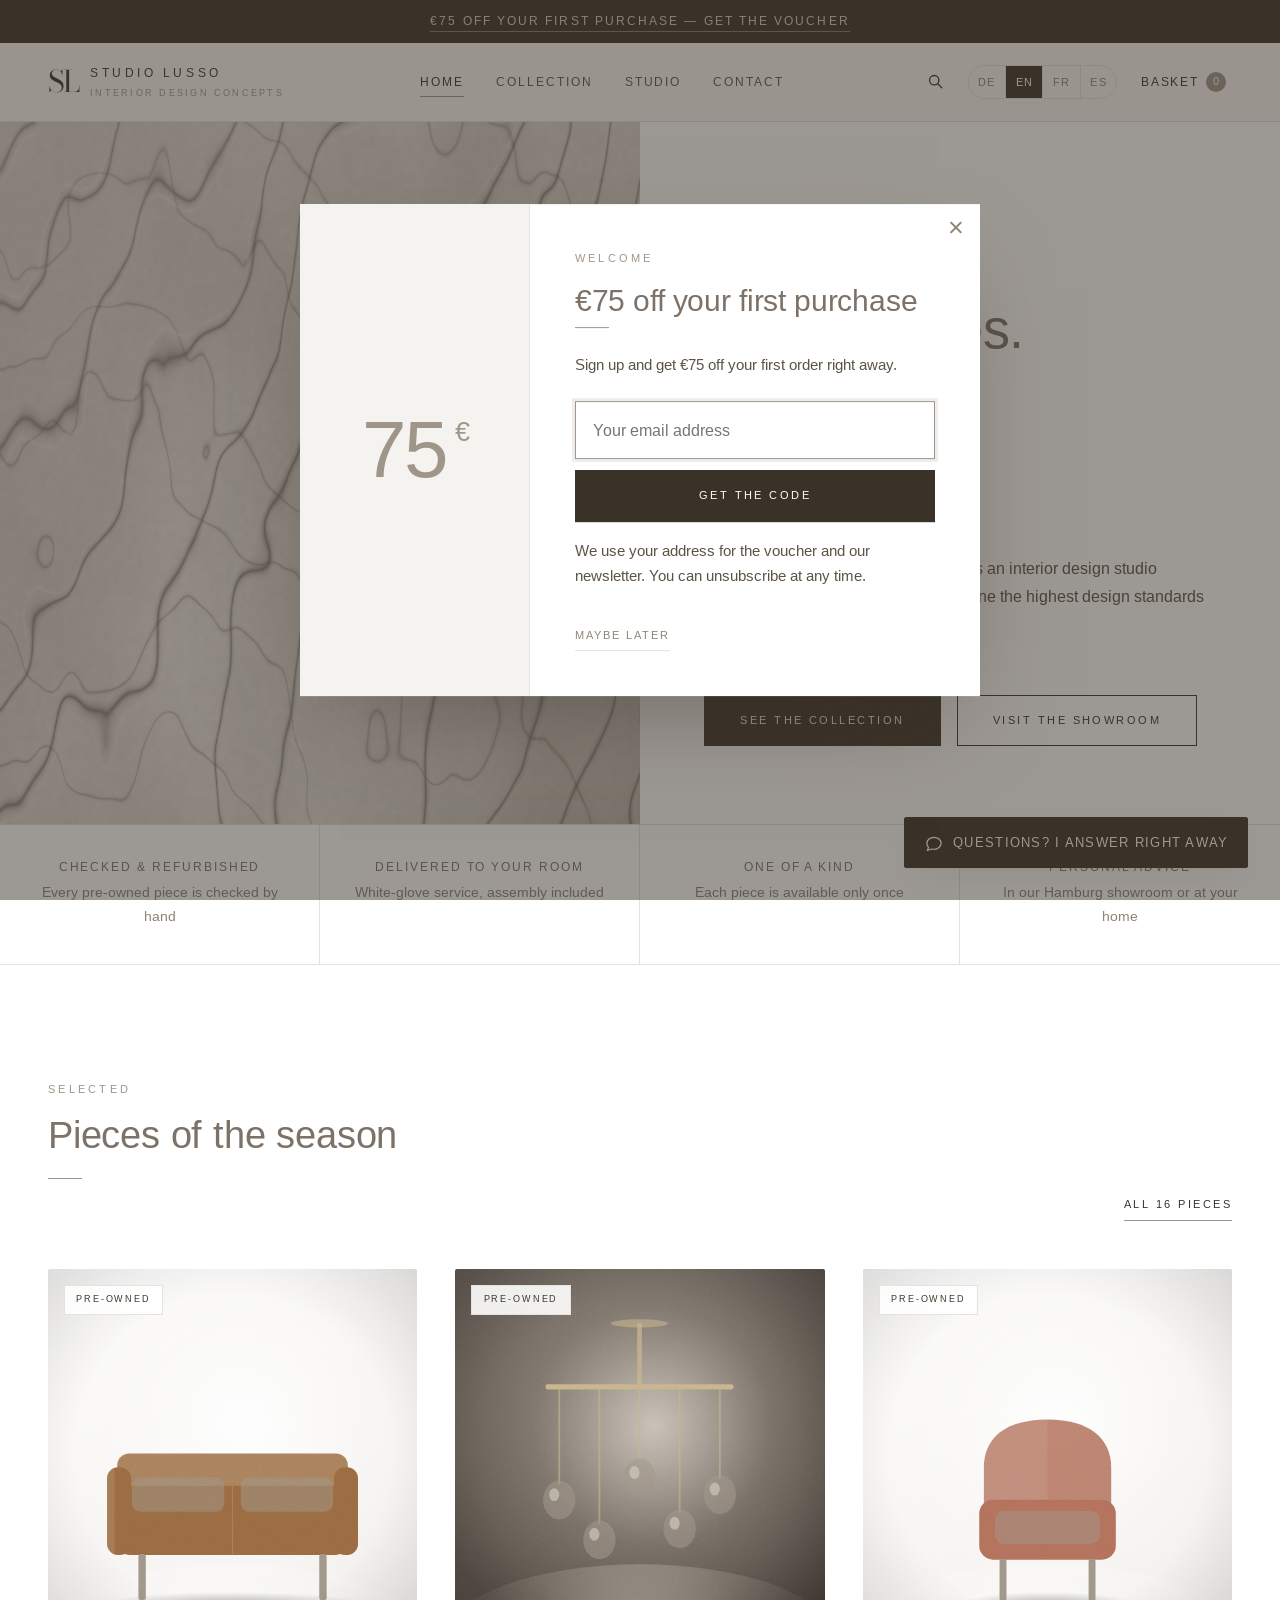
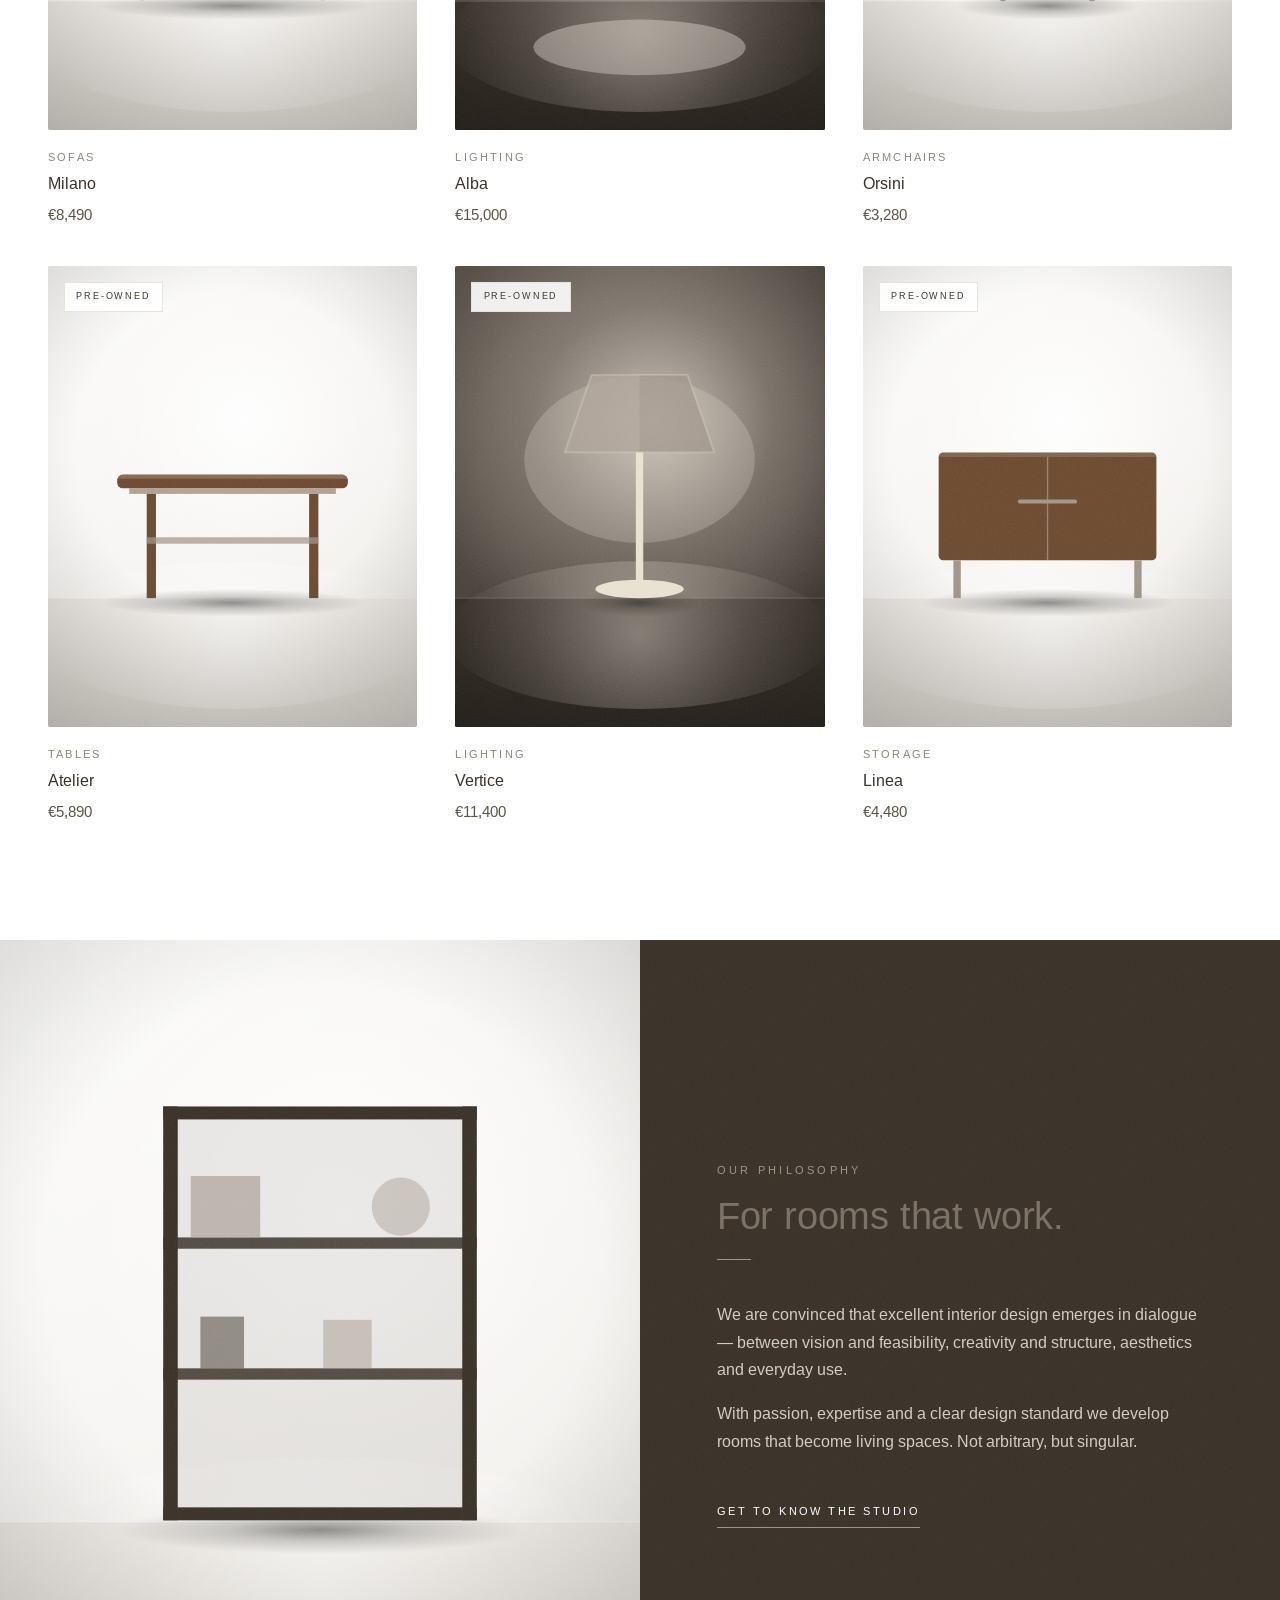
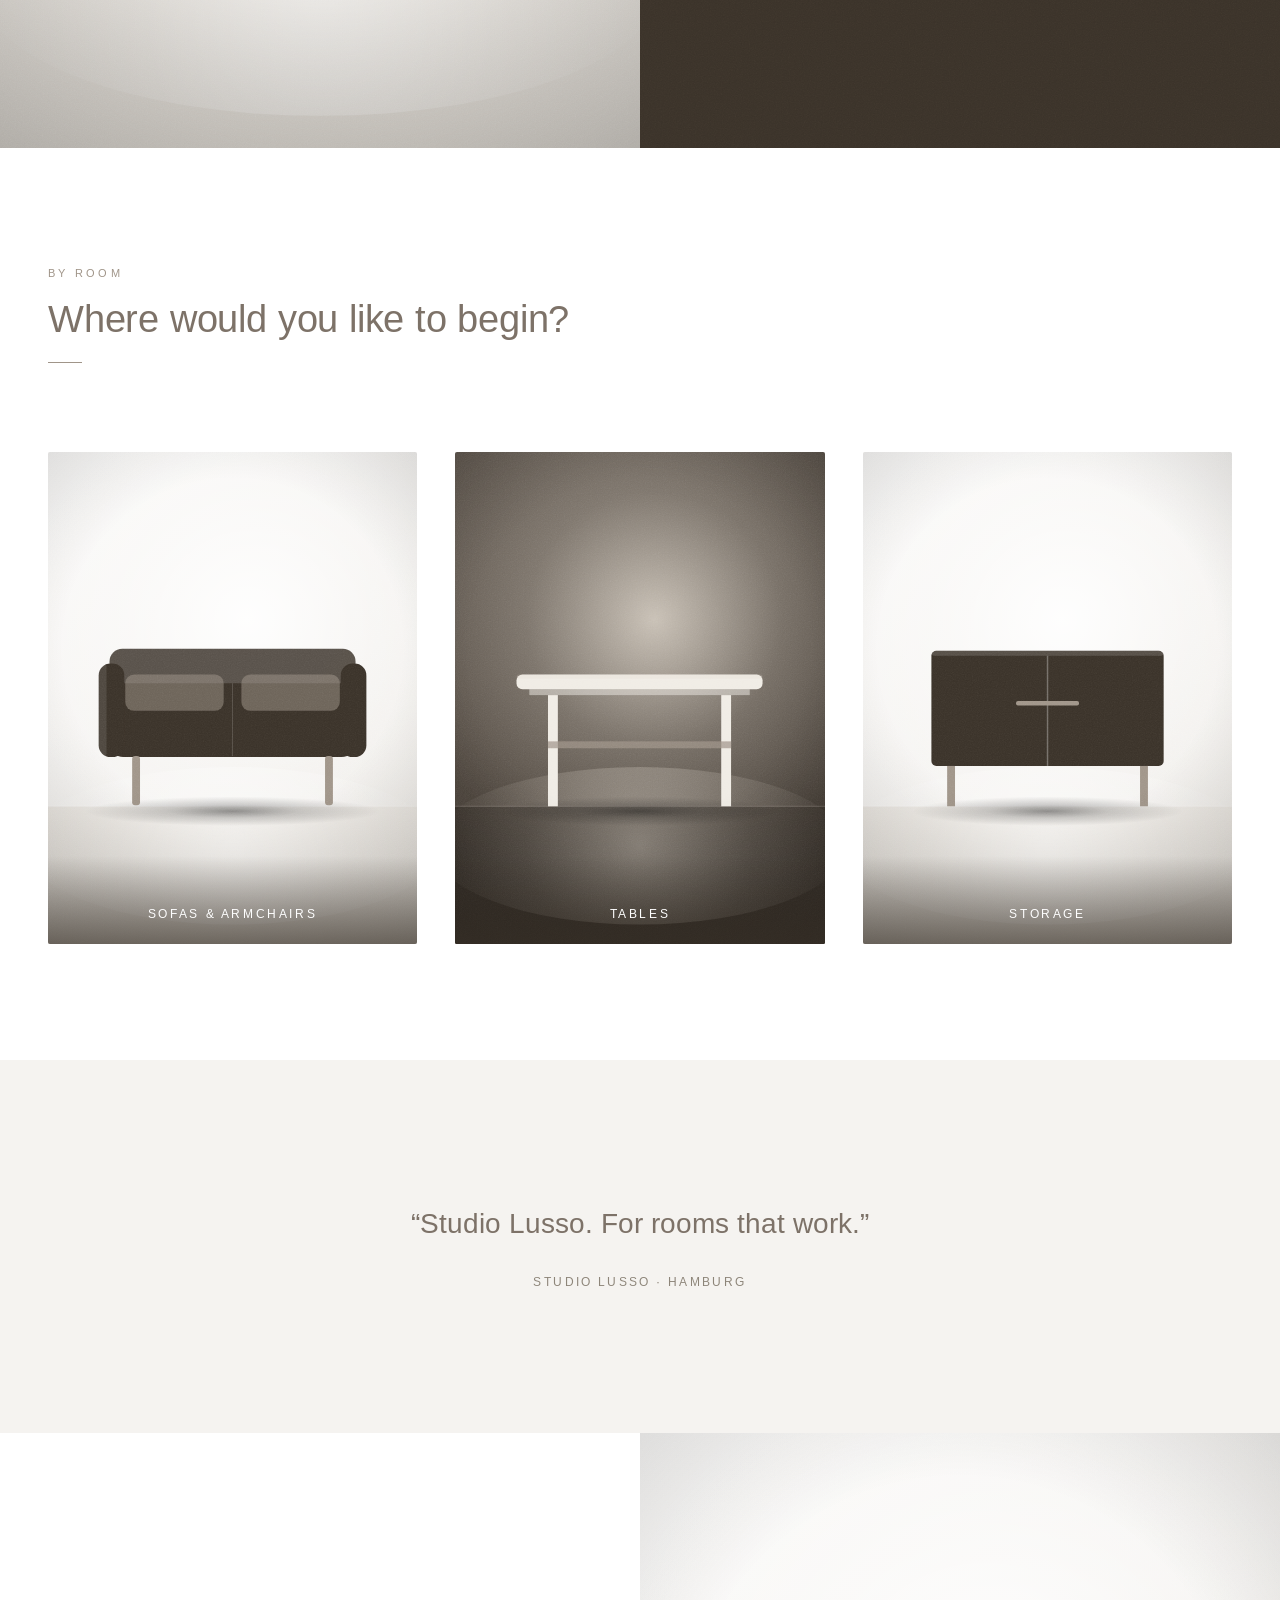
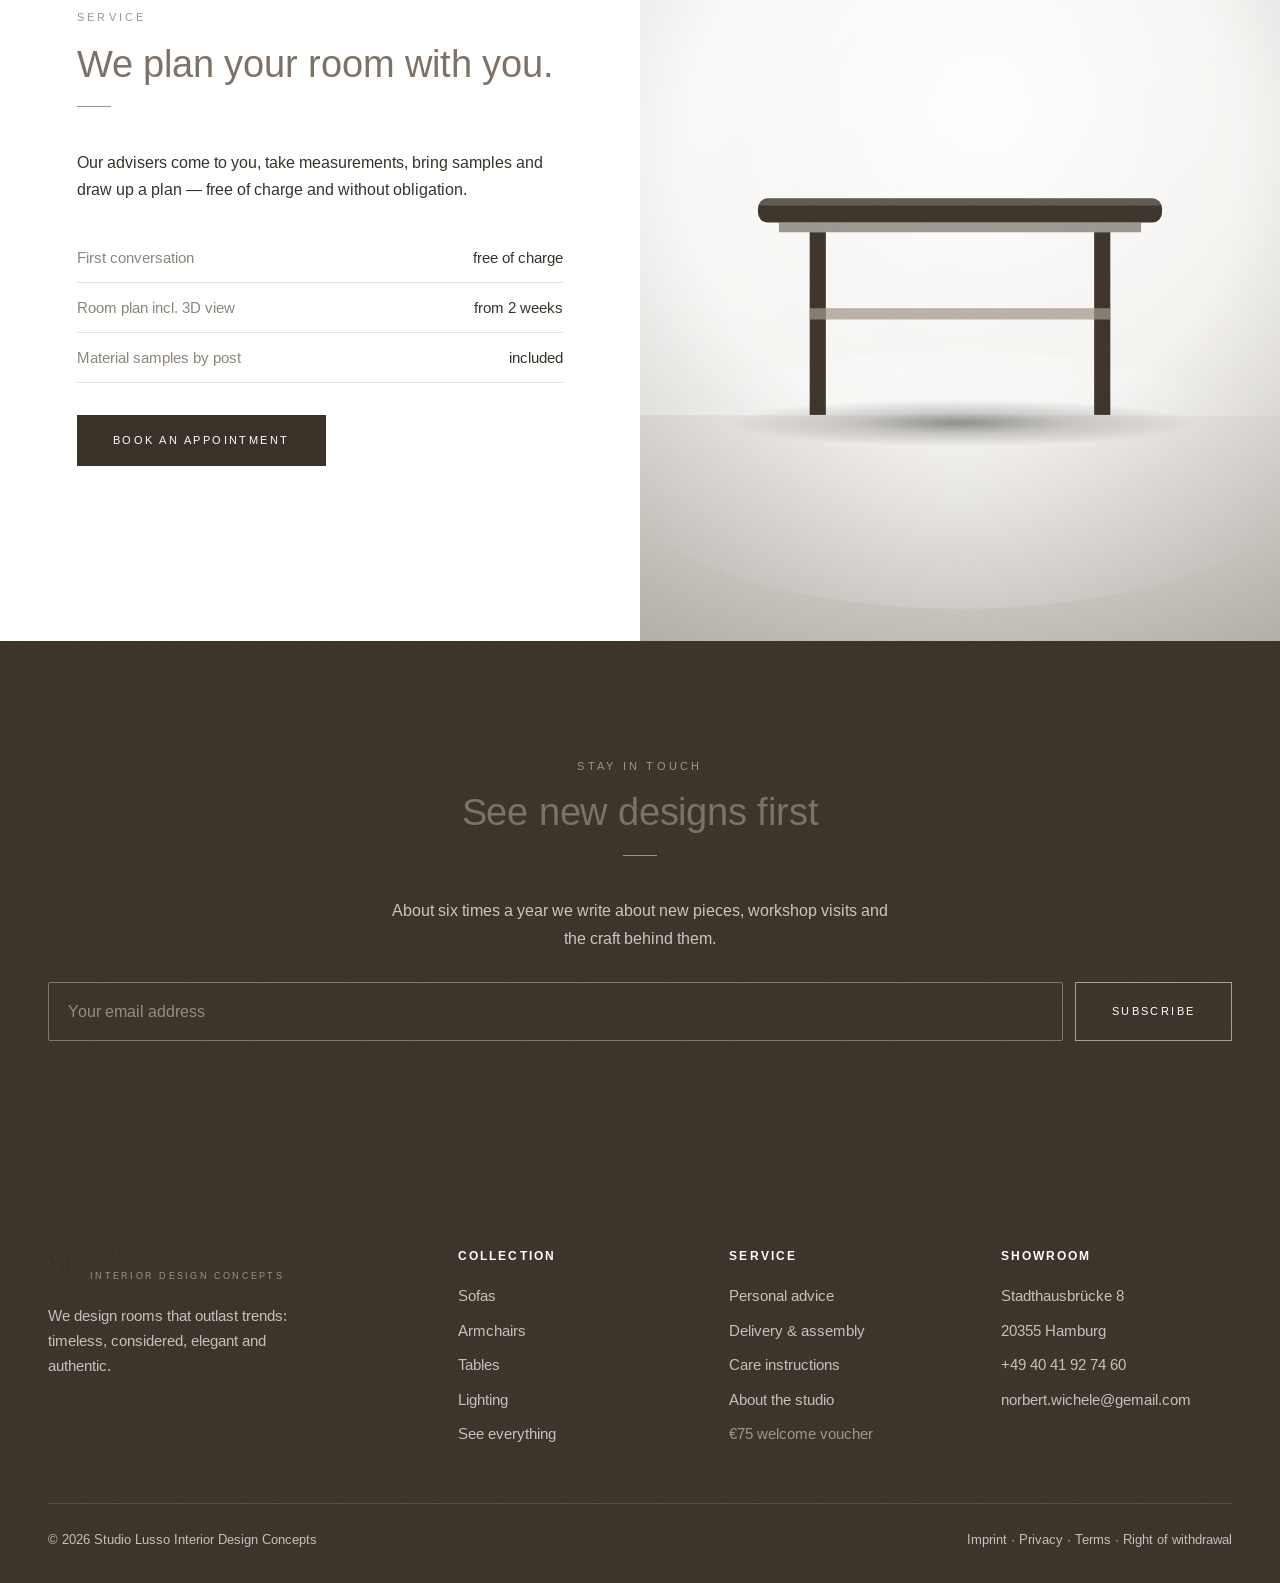
==== index.html @ aa9c8ef7 "Kontaktadresse auf norbert.wichele@gemail.com aendern An allen 13 Stellen: Fusszeile, Kontaktseite, " ====
<!DOCTYPE html>
<html lang="de">
<head>
<meta charset="utf-8">
<meta name="viewport" content="width=device-width, initial-scale=1">
<title data-i18n="title.home">Studio Lusso — Luxusmöbel und Leuchten aus zweiter Hand</title>
<meta name="description" data-i18n-content="desc.home" content="Studio Lusso verkauft ausgesuchte Luxusmöbel und Leuchten aus zweiter Hand: Sofas, Sessel, Tische und Leuchten als geprüfte Einzelstücke. Persönliche Beratung und Lieferung bis in den Raum.">
<link rel="preconnect" href="https://fonts.googleapis.com">
<link rel="preconnect" href="https://fonts.gstatic.com" crossorigin>
<link href="https://fonts.googleapis.com/css2?family=Arimo:wght@400;500;700&family=Bodoni+Moda:opsz,wght@6..96,400;6..96,500&display=swap" rel="stylesheet">
<link rel="stylesheet" href="assets/css/style.css">
</head>
<body data-page="home">
<div id="site-header">
<noscript>
  <style>.reveal { opacity: 1 !important; transform: none !important; }</style>
  <div class="topbar">Poliform Showroom Hamburg · Beratung nach Vereinbarung unter +49 40 41 92 74 60</div>
  <header class="header"><div class="wrap header__inner">
    <a class="logo" href="index.html"><span class="logo__mark">SL</span><span class="logo__name">Studio Lusso<small>Interior Design Concepts</small></span></a>
    <nav class="nav-static">
      <a href="index.html" class="is-active">Startseite</a>
      <a href="kollektion.html">Kollektion</a>
      <a href="ueber-uns.html">Studio</a>
      <a href="kontakt.html">Kontakt</a>
    </nav>
  </div></header>
</noscript>
</div>

<main>
  <section class="hero">
    <div class="hero__bg" id="hero-art">
      <span class="hero__caption caption"><b>/ Studio Lusso</b> Material Inspiration</span>
    </div>
    <div class="hero__content">
      <span class="eyebrow" data-i18n="home.hero.eyebrow">Interior Design Concepts</span>
      <h1 data-i18n-html="home.hero.title">Räume als Lebensräume.<br>Design mit Substanz.</h1>
      <span class="rule"></span>
      <p class="lede" data-i18n="home.hero.lede">Wir gestalten Räume, die über Trends hinausgehen. Als Interior Design Studio mit Fokus auf ganzheitliche Planung verbinden wir höchste gestalterische Ansprüche mit technischer Präzision.</p>
      <div class="hero__actions">
        <a class="btn" href="kollektion.html" data-i18n="home.hero.cta1">Kollektion ansehen</a>
        <a class="btn btn--ghost" href="kontakt.html" data-i18n="home.hero.cta2">Showroom besuchen</a>
      </div>
    </div>
  </section>

  <div class="features">
    <div class="feature"><h4 data-i18n="home.feat1.t">Geprüft &amp; aufbereitet</h4><p data-i18n="home.feat1.p">Jedes gebrauchte Stück wird von Hand kontrolliert</p></div>
    <div class="feature"><h4 data-i18n="home.feat2.t">Lieferung bis in den Raum</h4><p data-i18n="home.feat2.p">Weißhandschuh-Service inklusive Montage</p></div>
    <div class="feature"><h4 data-i18n="home.feat3.t">Einzelstücke</h4><p data-i18n="home.feat3.p">Jedes Möbel gibt es nur einmal</p></div>
    <div class="feature"><h4 data-i18n="home.feat4.t">Persönliche Beratung</h4><p data-i18n="home.feat4.p">Im Showroom Hamburg oder bei Ihnen zu Hause</p></div>
  </div>

  <section class="section">
    <div class="wrap">
      <div class="section-head reveal">
        <div>
          <span class="eyebrow" data-i18n="home.featured.eyebrow">Ausgewählt</span>
          <h2 data-i18n="home.featured.title">Die Stücke der Saison</h2>
          <span class="rule"></span>
        </div>
        <a class="link-underline" href="kollektion.html" data-i18n="home.featured.link">Alle 16 Stücke</a>
      </div>
      <div class="grid grid--3" id="featured"></div>
    </div>
  </section>

  <section class="split">
    <div class="split__media" id="story-art"></div>
    <div class="split__text split--dark">
      <span class="eyebrow" data-i18n="home.story.eyebrow">Unsere Philosophie</span>
      <h2 data-i18n="home.story.title">Für Räume, die wirken.</h2>
          <span class="rule"></span>
      <p data-i18n="home.story.p1">Wir sind überzeugt: Exzellentes Interior Design entsteht im Dialog — zwischen Vision und Machbarkeit, zwischen Kreativität und Struktur, zwischen Ästhetik und Alltagstauglichkeit.</p>
      <p data-i18n="home.story.p2">Mit Leidenschaft, Expertise und einem klaren gestalterischen Anspruch entwickeln wir Räume, die zu Lebensräumen werden. Nicht beliebig, sondern einzigartig.</p>
      <div style="margin-top:1.5rem"><a class="link-underline" href="ueber-uns.html" data-i18n="home.story.link">Das Studio kennenlernen</a></div>
    </div>
  </section>

  <section class="section">
    <div class="wrap">
      <div class="section-head reveal">
        <div>
          <span class="eyebrow" data-i18n="home.cats.eyebrow">Nach Raum</span>
          <h2 data-i18n="home.cats.title">Wo möchten Sie beginnen?</h2>
          <span class="rule"></span>
        </div>
      </div>
      <div class="grid grid--3" id="cats"></div>
    </div>
  </section>

  <section class="section" style="background:var(--paper-2)">
    <div class="wrap center">
      <blockquote class="quote reveal">
        <span data-i18n="home.quote">„Studio Lusso. Für Räume, die wirken.“</span>
        <cite data-i18n="home.quote.cite">Studio Lusso · Hamburg</cite>
      </blockquote>
    </div>
  </section>

  <section class="split">
    <div class="split__text">
      <span class="eyebrow" data-i18n="home.service.eyebrow">Service</span>
      <h2 data-i18n="home.service.title">Wir planen Ihren Raum mit.</h2>
          <span class="rule"></span>
      <p data-i18n="home.service.p">Unsere Beraterinnen und Berater kommen zu Ihnen, nehmen Maß, bringen Muster mit und entwerfen einen Plan — kostenfrei und unverbindlich.</p>
      <ul class="specs" style="margin:1.5rem 0 2rem">
        <li><span data-i18n="home.service.r1">Erstgespräch</span><span data-i18n="home.service.v1">kostenfrei</span></li>
        <li><span data-i18n="home.service.r2">Raumplanung inkl. 3D-Ansicht</span><span data-i18n="home.service.v2">ab 2 Wochen</span></li>
        <li><span data-i18n="home.service.r3">Materialmuster nach Hause</span><span data-i18n="home.service.v3">inklusive</span></li>
      </ul>
      <div><a class="btn" href="kontakt.html" data-i18n="home.service.cta">Termin vereinbaren</a></div>
    </div>
    <div class="split__media" id="service-art"></div>
  </section>

  <section class="section newsletter">
    <div class="wrap center">
      <span class="eyebrow" data-i18n="home.news.eyebrow">Bleiben Sie in Verbindung</span>
      <h2 data-i18n="home.news.title">Neue Entwürfe zuerst sehen</h2>
          <span class="rule"></span>
      <p class="lede" style="margin-inline:auto;color:rgba(250,247,242,.75)" data-i18n="home.news.lede">Etwa sechs Mal im Jahr schreiben wir über neue Stücke, Werkstattbesuche und Einblicke ins Handwerk.</p>
      <form data-demo>
        <input type="email" name="email" required data-i18n-placeholder="home.news.placeholder" data-i18n-aria="home.news.placeholder" placeholder="Ihre E-Mail-Adresse" aria-label="Ihre E-Mail-Adresse">
        <button class="btn btn--light" type="submit" data-i18n="home.news.cta">Abonnieren</button>
        <div class="form-msg" data-msg hidden style="flex:1 1 100%;border-color:rgba(250,247,242,.4);background:rgba(250,247,242,.08)"></div>
      </form>
    </div>
  </section>
</main>

<div id="site-footer">
<noscript>
  <footer class="footer"><div class="wrap">
    <p>Wir gestalten Räume, die über Trends hinausgehen: zeitlos, durchdacht, elegant und authentisch.</p>
    <p>Stadthausbrücke 8 · 20355 Hamburg · <a href="tel:+4940419274600">+49 40 41 92 74 60</a> ·
       <a href="mailto:norbert.wichele@gemail.com">norbert.wichele@gemail.com</a></p>
    <p class="muted">Warenkorb, Suche und Sprachwahl brauchen JavaScript.</p>
  </div></footer>
</noscript>
</div>

<script src="assets/js/i18n.js"></script>
<script src="assets/js/data.js"></script>
<script src="assets/js/hero.js"></script>
<script src="assets/js/app.js"></script>
<script src="assets/js/berater.js"></script>
<script>
function initPage() {
  heroCanvas($("#hero-art"));
  $("#story-art").innerHTML   = ART.regal(TONES.studio);
  $("#service-art").innerHTML = ART.tisch(TONES.studio);

  const featured = ["sofa-milano", "leuchte-alba", "sessel-orsini", "tisch-atelier", "leuchte-vertice", "sideboard-linea"]
    .map(findProduct).filter(Boolean);
  $("#featured").innerHTML = featured.map(productCard).join("");

  const tiles = [
    { label: t("home.cats.sitting"), cat: "sofas",        shape: "sofa",      tone: "studio" },
    { label: t("cat.tische"),        cat: "tische",       shape: "tisch",     tone: "tief" },
    { label: t("cat.aufbewahrung"),  cat: "aufbewahrung", shape: "sideboard", tone: "studio" }
  ];
  $("#cats").innerHTML = tiles.map((tile) => `
    <a class="cat-tile reveal" href="kollektion.html?kategorie=${tile.cat}">
      ${ART[tile.shape](TONES[tile.tone])}
      <span class="cat-tile__label">${tile.label}</span>
    </a>`).join("");
}
</script>
</body>
</html>
---- assets/css/style.css ----
/* =========================================================
   STUDIO LUSSO — Interior Design Concepts
   Design-System & Layout

   Farben, Schrift und Gliederung folgen der Imagebroschüre:
   weißer Grund, warmes Greige als Hausfarbe, dunkles Warmbraun
   für das Signet, eine leichte Grotesk ohne Serifen, viel Weißraum
   und der Gedankenstrich als wiederkehrendes Trennzeichen.
   ========================================================= */

:root {
  /* Farben */
  --ink:        #3a3229;   /* dunkles Warmbraun — Signet, starke Schrift */
  --ink-soft:   #5c5347;   /* Fließtext */
  --greige:     #a09589;   /* Hausfarbe der Broschüre */
  --greige-deep:#7d7268;   /* Überschriften, damit sie lesbar bleiben */
  --muted:      #8d8579;
  --line:       #e6e2dc;
  --paper:      #ffffff;
  --paper-2:    #f5f3f0;
  --card:       #ffffff;
  --brass:      #a09589;   /* Akzent = Hausfarbe, kein Messing mehr */
  --brass-deep: #7d7268;

  /* Typografie — die Broschüre setzt durchgehend eine leichte Grotesk.
     Arimo ist maßgleich zu Helvetica und springt ein, wo diese fehlt. */
  --sans:    "Helvetica Neue", "Arimo", Helvetica, Arial, sans-serif;
  --display: "Bodoni Moda", "Didot", "Bodoni MT", Georgia, serif;  /* nur das Signet */
  --serif:   var(--sans);

  /* Feine Körnung, die den Bildern Materialität gibt */
  --grain: url("data:image/svg+xml,%3Csvg xmlns='http://www.w3.org/2000/svg' width='160' height='160'%3E%3Cfilter id='n'%3E%3CfeTurbulence type='fractalNoise' baseFrequency='0.85' numOctaves='3' stitchTiles='stitch'/%3E%3CfeColorMatrix type='saturate' values='0'/%3E%3C/filter%3E%3Crect width='160' height='160' filter='url(%23n)'/%3E%3C/svg%3E");

  /* Maße */
  --wrap: 1240px;
  --pad: clamp(1.25rem, 4vw, 3rem);
  --radius: 2px;
  --shadow: 0 1px 2px rgba(22,21,15,.04), 0 12px 40px -18px rgba(22,21,15,.22);
  --t: 420ms cubic-bezier(.2,.7,.2,1);
}

*, *::before, *::after { box-sizing: border-box; }

/* Das hidden-Attribut muss jede display-Regel schlagen. Ohne diese Zeile
   zeigt etwa .promo__code { display: flex } den Gutscheincode auch dann,
   wenn er noch gar nicht freigeschaltet ist. */
[hidden] { display: none !important; }

html { scroll-behavior: smooth; -webkit-text-size-adjust: 100%; }

body {
  margin: 0;
  /* Der Menü-Auszug liegt rechts außerhalb des Bildes. „clip“ schneidet
     ihn ab, ohne — anders als „hidden“ — die haftende Kopfzeile zu lösen. */
  overflow-x: clip;
  background: var(--paper);
  color: var(--ink);
  font-family: var(--sans);
  font-size: 16px;
  line-height: 1.7;
  -webkit-font-smoothing: antialiased;
}

img { max-width: 100%; display: block; }
a { color: inherit; text-decoration: none; }
button { font: inherit; color: inherit; }

h1, h2, h3, h4 {
  font-family: var(--sans);
  font-weight: 300;
  line-height: 1.16;
  letter-spacing: -.005em;
  color: var(--greige-deep);
  margin: 0 0 .5em;
  text-wrap: balance;
}
h1 { font-size: clamp(2.1rem, 4.4vw, 3.4rem); font-weight: 200; }
h2 { font-size: clamp(1.7rem, 3vw, 2.5rem); font-weight: 200; }
h3 { font-size: clamp(1.15rem, 1.7vw, 1.4rem); }

/* Der Gedankenstrich unter der Überschrift — Erkennungszeichen der Broschüre */
.rule { display: block; width: 34px; height: 1px; background: var(--greige); margin: 0 0 2.6rem; border: 0; }
.center .rule { margin-inline: auto; }

/* Aussage in gesperrten Großbuchstaben, wie „S T U D I O  L U S S O .“ */
.claim {
  font-size: .82rem;
  font-weight: 700;
  letter-spacing: .22em;
  text-transform: uppercase;
  color: var(--greige);
  line-height: 1.9;
}

/* Bildunterschrift „/ Marke Beschreibung“ */
.caption { font-size: .74rem; color: var(--muted); letter-spacing: .01em; }
.caption b { font-weight: 700; color: var(--greige-deep); }

/* Aufzählung mit Schrägstrich */
.list-slash { list-style: none; margin: 0; padding: 0; display: grid; gap: .9rem; }
.list-slash li { display: grid; grid-template-columns: 22px 1fr; color: var(--ink-soft); }
.list-slash li::before { content: "/"; color: var(--greige); }
p  { margin: 0 0 1.1em; }

.wrap { width: min(100% - (2 * var(--pad)), var(--wrap)); margin-inline: auto; }
.section { padding: clamp(4rem, 9vw, 8rem) 0; }
.center { text-align: center; }

.eyebrow {
  font-size: .68rem;
  letter-spacing: .3em;
  text-transform: uppercase;
  color: var(--greige);
  font-weight: 500;
  font-weight: 500;
  margin-bottom: 1rem;
  display: block;
}
.lede { font-size: 1.02rem; color: var(--ink-soft); max-width: 56ch; font-weight: 400; }
.muted { color: var(--muted); }

/* ---------- Buttons ---------- */
.btn {
  display: inline-flex;
  align-items: center;
  justify-content: center;
  gap: .6rem;
  padding: .95rem 2.2rem;
  border: 1px solid var(--ink);
  background: var(--ink);
  color: #fff;
  border-radius: 0;
  font-size: .7rem;
  font-weight: 500;
  letter-spacing: .22em;
  text-transform: uppercase;
  cursor: pointer;
  transition: background var(--t), color var(--t), border-color var(--t), transform var(--t);
}
.btn:hover { background: var(--greige-deep); border-color: var(--greige-deep); }
.btn:active { transform: translateY(1px); }
.btn--ghost { background: transparent; color: var(--ink); }
.btn--ghost:hover { background: var(--ink); color: var(--paper); border-color: var(--ink); }
.btn--light { background: transparent; color: var(--paper); border-color: rgba(250,247,242,.55); }
.btn--light:hover { background: var(--paper); color: var(--ink); border-color: var(--paper); }
.btn--block { width: 100%; }
.btn[disabled] { opacity: .45; pointer-events: none; }

.link-underline {
  display: inline-block;
  font-size: .7rem;
  font-weight: 500;
  letter-spacing: .22em;
  text-transform: uppercase;
  padding-bottom: .35rem;
  border-bottom: 1px solid var(--brass);
  transition: color var(--t), border-color var(--t);
}
.link-underline:hover { color: var(--brass); }

/* ---------- Kopfzeile ---------- */
.topbar__promo {
  background: none; border: 0; padding: 0; cursor: pointer;
  font: inherit; color: inherit; letter-spacing: inherit; text-transform: inherit;
  border-bottom: 1px solid rgba(255,255,255,.35);
  transition: color var(--t), border-color var(--t);
}
.topbar__promo:hover { color: #fff; border-color: #fff; }
.topbar--action { cursor: pointer; }

.topbar {
  background: var(--ink);
  color: rgba(250,247,242,.82);
  font-size: .72rem;
  letter-spacing: .18em;
  text-transform: uppercase;
  text-align: center;
  padding: .7rem 1rem;
}

.header {
  position: sticky;
  top: 0;
  z-index: 60;
  background: rgba(250,247,242,.88);
  backdrop-filter: saturate(140%) blur(14px);
  border-bottom: 1px solid var(--line);
}
.header__inner {
  display: flex;
  align-items: center;
  justify-content: space-between;
  gap: 1.5rem;
  min-height: 78px;
}
.logo { display: inline-flex; align-items: center; gap: .8rem; white-space: nowrap; }
.logo__mark {
  font-family: var(--display);
  font-size: 1.85rem;
  line-height: 1;
  letter-spacing: -.08em;
  color: var(--ink);
}
.logo__name { display: block; font-size: .74rem; font-weight: 500; letter-spacing: .3em; text-transform: uppercase; color: var(--ink); }
.logo__name small { display: block; font-size: .54rem; font-weight: 400; letter-spacing: .26em; color: var(--greige); margin-top: .18rem; }

.nav { display: flex; gap: 2rem; }
.nav a {
  font-size: .76rem;
  letter-spacing: .16em;
  text-transform: uppercase;
  position: relative;
  padding: .3rem 0;
  color: var(--ink-soft);
  transition: color var(--t);
}
.nav a::after {
  content: "";
  position: absolute;
  left: 0; bottom: 0;
  width: 0; height: 1px;
  background: var(--brass);
  transition: width var(--t);
}
.nav a:hover, .nav a.is-active { color: var(--ink); }
.nav a:hover::after, .nav a.is-active::after { width: 100%; }

.header__actions { display: flex; align-items: center; gap: 1.1rem; }
.icon-btn {
  background: none;
  border: 0;
  cursor: pointer;
  padding: .4rem;
  display: inline-flex;
  align-items: center;
  gap: .45rem;
  font-size: .76rem;
  letter-spacing: .14em;
  text-transform: uppercase;
  transition: color var(--t);
}
.icon-btn:hover { color: var(--brass); }
.cart-count {
  min-width: 20px; height: 20px;
  padding: 0 5px;
  border-radius: 999px;
  background: var(--brass);
  color: #fff;
  font-size: .66rem;
  font-family: var(--sans);
  letter-spacing: 0;
  display: inline-grid;
  place-items: center;
}
.burger { display: none; }

/* Navigation für Besucher ohne JavaScript — ohne die Auszugs-Regeln des Menüs */
.nav-static { display: flex; gap: 1.6rem; flex-wrap: wrap; }
.nav-static a { font-size: .76rem; letter-spacing: .16em; text-transform: uppercase; color: var(--ink-soft); }
.nav-static a:hover, .nav-static a.is-active { color: var(--brass); }
noscript .footer p { max-width: 60ch; }

.nav__close { display: none; }
.nav-backdrop {
  position: fixed;
  inset: 0;
  background: rgba(22,21,15,.42);
  opacity: 0;
  pointer-events: none;
  transition: opacity var(--t);
  z-index: 90;
}
.nav-backdrop.is-open { opacity: 1; pointer-events: auto; }

/* ---------- Sprachumschalter ---------- */
/* Der Sprachumschalter im Menü ist nur im Menü sichtbar. Die Auszeichnung
   muss genauer sein als .langs weiter unten, sonst wird sie überschrieben. */
.nav .langs--menu { display: none; }
.langs { display: inline-flex; align-items: center; border: 1px solid var(--line); border-radius: 999px; overflow: hidden; }
.lang {
  background: none;
  border: 0;
  padding: .42rem .6rem;
  font-size: .68rem;
  letter-spacing: .1em;
  color: var(--muted);
  cursor: pointer;
  transition: background var(--t), color var(--t);
}
.lang + .lang { border-left: 1px solid var(--line); }
.lang:hover { color: var(--ink); }
.lang.is-active { background: var(--ink); color: var(--paper); }

/* ---------- Suchleiste ---------- */
.searchbar {
  border-top: 1px solid var(--line);
  background: var(--paper);
  max-height: 0;
  overflow: hidden;
  transition: max-height var(--t);
}
.searchbar.is-open { max-height: 70vh; overflow-y: auto; }
.searchbar__inner { display: flex; align-items: center; gap: .9rem; padding: 1.1rem 0; color: var(--muted); }
.searchbar input {
  flex: 1;
  font: inherit;
  font-size: 1.05rem;
  border: 0;
  background: none;
  padding: .3rem 0;
  color: var(--ink);
}
.searchbar input:focus { outline: none; }
.searchbar input::-webkit-search-cancel-button { display: none; }

.search__hint { font-size: .9rem; color: var(--muted); padding-bottom: 1.4rem; margin: 0; }
.search__hint strong { color: var(--ink); font-weight: 500; }
.search__count { font-size: .7rem; letter-spacing: .18em; text-transform: uppercase; color: var(--muted); margin: 0 0 .6rem; }
.search__list { display: grid; gap: .2rem; padding-bottom: 1rem; }
.search__item {
  display: grid;
  grid-template-columns: 56px 1fr auto;
  gap: 1rem;
  align-items: center;
  padding: .7rem;
  margin-inline: -.7rem;
  border-radius: var(--radius);
  transition: background var(--t);
}
.search__item:hover { background: var(--paper-2); }
.search__thumb { display: block; aspect-ratio: 1/1; border-radius: var(--radius); overflow: hidden; background: var(--paper-2); }
.search__thumb svg { width: 100%; height: 100%; object-fit: cover; }
.search__text { display: grid; gap: .1rem; min-width: 0; }
.search__cat { font-size: .64rem; letter-spacing: .18em; text-transform: uppercase; color: var(--muted); }
.search__name { font-size: .98rem; color: var(--ink); }
.search__desc { font-size: .84rem; color: var(--muted); overflow: hidden; text-overflow: ellipsis; white-space: nowrap; }
.search__price { font-size: .9rem; white-space: nowrap; font-variant-numeric: tabular-nums; }
.searchbar .link-underline { margin-bottom: 1.6rem; display: inline-block; }

/* ---------- Hero ---------- */
/* Wie die Broschüre: großformatiges Material neben einer weißen
   Textfläche. Kein Text auf dem Bild — das hält beides ruhig. */
.hero {
  display: grid;
  grid-template-columns: 1fr 1fr;
  min-height: clamp(520px, 78vh, 780px);
  background: var(--paper);
}
.hero__bg { position: relative; overflow: hidden; background: var(--paper-2); }
.hero__bg img, .hero__bg svg, .hero__bg canvas { width: 100%; height: 100%; object-fit: cover; display: block; }
.hero__caption {
  position: absolute;
  left: clamp(1rem, 2vw, 1.6rem);
  bottom: clamp(1rem, 2vw, 1.6rem);
  color: rgba(255,255,255,.9);
  z-index: 2;
  text-shadow: 0 1px 6px rgba(58,50,41,.5);
}
.hero__caption b { color: #fff; }
.hero__content {
  display: flex;
  flex-direction: column;
  justify-content: center;
  padding: clamp(2.5rem, 6vw, 6rem) clamp(1.5rem, 5vw, 5rem);
  max-width: 100%;
}
.hero__content h1 { margin-bottom: 1.6rem; }
.hero__actions { display: flex; flex-wrap: wrap; gap: 1rem; margin-top: 2.4rem; }

@media (max-width: 900px) {
  .hero { grid-template-columns: 1fr; min-height: 0; }
  .hero__bg { aspect-ratio: 4 / 3; }
  .hero__content { padding: clamp(2.5rem, 8vw, 4rem) var(--pad) clamp(3rem, 9vw, 4.5rem); }
}


/* ---------- Körnung über den Bildflächen ----------
   Legt eine sehr feine Struktur über jede Abbildung, damit die
   Flächen nicht wie flache Vektorgrafik wirken. */
.hero__bg::after,
.card__media::after,
.pdp__main::after,
.split__media::after,
.cat-tile::after {
  content: "";
  position: absolute;
  inset: 0;
  background-image: var(--grain);
  background-size: 160px 160px;
  opacity: .30;
  mix-blend-mode: soft-light;
  pointer-events: none;
  z-index: 1;
}
.split__media, .pdp__main { position: relative; }
.card__tag, .card__quick, .cat-tile__label { z-index: 2; }

/* Dieselbe Struktur über den dunklen Flächen, damit sie Tiefe bekommen */
.split--dark, .newsletter, .footer { position: relative; }
.split--dark::before, .newsletter::before, .footer::before {
  content: "";
  position: absolute;
  inset: 0;
  background-image: var(--grain);
  background-size: 160px 160px;
  opacity: .22;
  mix-blend-mode: overlay;
  pointer-events: none;
}
.split--dark > *, .newsletter > *, .footer > * { position: relative; z-index: 1; }

/* Warmer Lichtschimmer in den dunklen Abschnitten */
.newsletter { background-image: radial-gradient(115% 85% at 50% 0%, rgba(200,164,99,.12), transparent 62%); }
.footer     { background-image: radial-gradient(100% 70% at 15% 0%, rgba(200,164,99,.08), transparent 60%); }
.split--dark { background-image: radial-gradient(90% 80% at 20% 15%, rgba(200,164,99,.10), transparent 65%); }

/* ---------- Merkmalsleiste ---------- */
.features {
  display: grid;
  grid-template-columns: repeat(auto-fit, minmax(210px, 1fr));
  border-block: 1px solid var(--line);
}
.feature { padding: 2.2rem 1.6rem; text-align: center; border-right: 1px solid var(--line); }
.feature:last-child { border-right: 0; }
.feature h4 { font-family: var(--sans); font-size: .76rem; letter-spacing: .16em; text-transform: uppercase; margin-bottom: .4rem; }
.feature p { font-size: .88rem; color: var(--muted); margin: 0; }

/* ---------- Abschnittskopf ---------- */
.section-head { display: flex; align-items: flex-end; justify-content: space-between; gap: 2rem; margin-bottom: 3rem; flex-wrap: wrap; }
.section-head p { margin: 0; }

/* ---------- Produktraster ---------- */
.grid { display: grid; gap: clamp(1.4rem, 3vw, 2.4rem); }
.grid--3 { grid-template-columns: repeat(auto-fill, minmax(280px, 1fr)); }
.grid--2 { grid-template-columns: repeat(auto-fit, minmax(320px, 1fr)); }

.card { background: transparent; display: flex; flex-direction: column; }
.card__media {
  position: relative;
  aspect-ratio: 4 / 5;
  background: var(--paper-2);
  overflow: hidden;
  border-radius: var(--radius);
}
.card__media img, .card__media svg { width: 100%; height: 100%; object-fit: cover; transition: transform 900ms cubic-bezier(.2,.7,.2,1); }
.card:hover .card__media img, .card:hover .card__media svg { transform: scale(1.045); }
.card__tag {
  position: absolute; top: 1rem; left: 1rem;
  background: var(--ink); color: #fff;
  font-size: .58rem; font-weight: 500; letter-spacing: .2em; text-transform: uppercase;
  padding: .38rem .7rem;
}
/* Gebrauchte Stücke tragen ein zurückhaltendes Etikett — die Ware ist
   geprüft, das muss nicht schreien. */
.card__tag--used { background: rgba(255,255,255,.9); color: var(--ink); border: 1px solid var(--line); }
.card__quick {
  position: absolute; left: 1rem; right: 1rem; bottom: 1rem;
  opacity: 0; transform: translateY(10px);
  /* Unsichtbar heißt auch unantastbar — sonst trifft eine Berührung auf
     dem Mobilgerät den verborgenen Knopf statt die Karte. */
  pointer-events: none;
  transition: opacity var(--t), transform var(--t);
}
.card:hover .card__quick, .card:focus-within .card__quick { opacity: 1; transform: none; pointer-events: auto; }

/* Ohne Mauszeiger gibt es kein Überfahren — dort steht der Knopf immer. */
@media (hover: none) {
  .card__quick { opacity: 1; transform: none; pointer-events: auto; }
}
.card__body { padding-top: 1.1rem; display: flex; flex-direction: column; gap: .25rem; }
.card__cat { font-size: .68rem; letter-spacing: .2em; text-transform: uppercase; color: var(--muted); }
.card__title { font-size: 1.02rem; font-weight: 400; color: var(--ink); }
.card__price { font-size: .95rem; color: var(--ink-soft); }

/* ---------- Split-Banner ---------- */
.split { display: grid; grid-template-columns: 1fr 1fr; align-items: stretch; gap: 0; }
.split__media { min-height: 460px; background: var(--paper-2); }
.split__media img, .split__media svg { width: 100%; height: 100%; object-fit: cover; }
.split__text { padding: clamp(2.5rem, 6vw, 5.5rem); display: flex; flex-direction: column; justify-content: center; }
.split--dark { background: var(--ink); color: var(--paper); }
.split--dark p { color: rgba(250,247,242,.78); }

/* ---------- Kategorien ---------- */
.cat-tile { position: relative; display: block; overflow: hidden; border-radius: var(--radius); aspect-ratio: 3/4; background: var(--paper-2); }
.cat-tile svg, .cat-tile img { width: 100%; height: 100%; object-fit: cover; transition: transform 900ms cubic-bezier(.2,.7,.2,1); }
.cat-tile:hover svg, .cat-tile:hover img { transform: scale(1.06); }
.cat-tile__label {
  position: absolute; inset: auto 0 0 0;
  padding: 3rem 1.4rem 1.3rem;
  background: linear-gradient(transparent, rgba(58,50,41,.62));
  color: #fff;
  font-size: .74rem;
  font-weight: 500;
  letter-spacing: .22em;
  text-transform: uppercase;
  text-align: center;
}

/* ---------- Zitat ---------- */
.quote { max-width: 44ch; margin-inline: auto; font-size: clamp(1.25rem, 2.2vw, 1.8rem); font-weight: 200; line-height: 1.45; color: var(--greige-deep); }
.quote cite { display: block; font-family: var(--sans); font-style: normal; font-size: .74rem; letter-spacing: .2em; text-transform: uppercase; color: var(--muted); margin-top: 1.8rem; }

/* ---------- Formulare ---------- */
.field { display: flex; flex-direction: column; gap: .45rem; margin-bottom: 1.15rem; }
.field label { font-size: .7rem; letter-spacing: .16em; text-transform: uppercase; color: var(--muted); }
.field input, .field textarea, .field select {
  font: inherit;
  padding: .85rem 1rem;
  border: 1px solid var(--line);
  background: var(--card);
  border-radius: var(--radius);
  color: var(--ink);
  transition: border-color var(--t), box-shadow var(--t);
}
.field input:focus, .field textarea:focus, .field select:focus {
  outline: none;
  border-color: var(--brass);
  box-shadow: 0 0 0 3px rgba(169,134,63,.14);
}
.field textarea { resize: vertical; min-height: 150px; }
.form-row { display: grid; grid-template-columns: 1fr 1fr; gap: 1.15rem; }
.form-note { font-size: .8rem; color: var(--muted); }
.form-msg { padding: 1rem 1.2rem; border: 1px solid var(--brass); background: rgba(169,134,63,.08); border-radius: var(--radius); font-size: .9rem; }

/* ---------- Newsletter ---------- */
.newsletter { background: var(--ink); color: var(--paper); }
.newsletter p { color: rgba(250,247,242,.75); }
.newsletter form { display: flex; gap: .75rem; flex-wrap: wrap; justify-content: center; margin-top: 1.8rem; }
.newsletter input {
  flex: 1 1 320px;
  padding: .95rem 1.2rem;
  background: transparent;
  border: 1px solid rgba(250,247,242,.35);
  color: var(--paper);
  border-radius: var(--radius);
  font: inherit;
}
.newsletter input::placeholder { color: rgba(250,247,242,.45); }
.newsletter input:focus { outline: none; border-color: var(--brass); }

/* ---------- Fußzeile ---------- */
.footer { background: var(--ink); color: rgba(250,247,242,.72); padding: clamp(3.5rem, 7vw, 6rem) 0 2rem; }
.footer a { color: rgba(250,247,242,.72); transition: color var(--t); }
.footer a:hover { color: var(--brass); }
.footer__grid { display: grid; grid-template-columns: 1.6fr repeat(3, 1fr); gap: 2.5rem; }
.footer .logo { color: var(--paper); }
.footer h5 { font-family: var(--sans); font-size: .72rem; letter-spacing: .18em; text-transform: uppercase; color: var(--paper); margin: 0 0 1.1rem; }
.footer ul { list-style: none; margin: 0; padding: 0; display: grid; gap: .6rem; font-size: .92rem; }
.footer__promo {
  background: none; border: 0; padding: 0; cursor: pointer; text-align: left;
  font: inherit; color: var(--greige); transition: color var(--t);
}
.footer__promo:hover { color: var(--paper); }
.footer__bottom {
  margin-top: 3.5rem; padding-top: 1.6rem;
  border-top: 1px solid rgba(250,247,242,.14);
  display: flex; justify-content: space-between; gap: 1rem; flex-wrap: wrap;
  font-size: .8rem;
}

/* ---------- Seitenkopf ---------- */
.page-head { padding: clamp(3rem, 7vw, 5.5rem) 0 clamp(2rem, 4vw, 3rem); border-bottom: 1px solid var(--line); }
.crumbs { font-size: .74rem; letter-spacing: .12em; text-transform: uppercase; color: var(--muted); margin-bottom: 1rem; }
.crumbs a:hover { color: var(--brass); }

/* ---------- Filter ---------- */
.toolbar { display: flex; align-items: center; justify-content: space-between; gap: 1.5rem; flex-wrap: wrap; margin-bottom: 2.5rem; }
.filters { display: flex; gap: .5rem; flex-wrap: wrap; }
.chip {
  border: 1px solid var(--line);
  background: transparent;
  padding: .55rem 1.15rem;
  border-radius: 999px;
  font-size: .74rem;
  letter-spacing: .12em;
  text-transform: uppercase;
  cursor: pointer;
  transition: all var(--t);
}
.chip:hover { border-color: var(--ink); }
.chip.is-active { background: var(--ink); color: var(--paper); border-color: var(--ink); }
.shop-search { display: flex; align-items: center; gap: .7rem; border: 1px solid var(--line); background: var(--card); border-radius: 999px; padding: .5rem 1.1rem; min-width: 260px; color: var(--muted); }
.shop-search input { flex: 1; font: inherit; font-size: .9rem; border: 0; background: none; color: var(--ink); min-width: 0; }
.shop-search input:focus { outline: none; }
.shop-search input::-webkit-search-cancel-button { display: none; }
.shop-search button { background: none; border: 0; cursor: pointer; color: var(--muted); font-size: 1.1rem; line-height: 1; padding: 0 .1rem; }
.shop-search button:hover { color: var(--ink); }

.sort { display: flex; align-items: center; gap: .6rem; font-size: .74rem; letter-spacing: .12em; text-transform: uppercase; color: var(--muted); }
.sort select { border: 1px solid var(--line); background: var(--card); padding: .55rem .8rem; border-radius: var(--radius); font-size: .78rem; }

/* ---------- Produktdetail ---------- */
.pdp { display: grid; grid-template-columns: 1.15fr 1fr; gap: clamp(2rem, 5vw, 4.5rem); align-items: start; }
.pdp__gallery { display: grid; gap: .8rem; }

/* ---------- Bildergalerie ---------- */
.gallery { position: relative; }
/* Die Pfeile stehen dauerhaft. Ein Bedienelement, das erst beim
   Überfahren erscheint, wird schlicht nicht gefunden. */
.gallery__arrow {
  position: absolute;
  top: 50%;
  transform: translateY(-50%);
  width: 46px; height: 46px;
  display: grid; place-items: center;
  background: rgba(255,255,255,.92);
  border: 1px solid var(--line);
  color: var(--ink);
  font-size: 1.5rem;
  line-height: 1;
  cursor: pointer;
  box-shadow: 0 2px 14px -6px rgba(58,50,41,.4);
  transition: background var(--t), transform var(--t), box-shadow var(--t);
}
.gallery__arrow:hover {
  background: #fff;
  transform: translateY(-50%) scale(1.06);
  box-shadow: 0 6px 22px -8px rgba(58,50,41,.5);
}
.gallery__arrow:active { transform: translateY(-50%) scale(.97); }
.gallery__arrow:focus-visible { outline: 2px solid var(--greige); outline-offset: 2px; }
.gallery__arrow--prev { left: .9rem; }
.gallery__arrow--next { right: .9rem; }

@media (max-width: 520px) {
  .gallery__arrow { width: 40px; height: 40px; font-size: 1.3rem; }
  .gallery__arrow--prev { left: .5rem; }
  .gallery__arrow--next { right: .5rem; }
}
.gallery__count {
  position: absolute;
  right: 1rem; bottom: 1rem;
  background: rgba(255,255,255,.9);
  border: 1px solid var(--line);
  padding: .3rem .7rem;
  font-size: .68rem;
  letter-spacing: .12em;
  color: var(--ink-soft);
}


.pdp__main { aspect-ratio: 1/1; background: var(--paper-2); border-radius: var(--radius); overflow: hidden; }
.pdp__main svg, .pdp__main img { width: 100%; height: 100%; object-fit: cover; }
.pdp__thumbs { display: grid; grid-template-columns: repeat(4, 1fr); gap: .8rem; }
.pdp__thumbs button { border: 1px solid var(--line); background: var(--paper-2); padding: 0; border-radius: var(--radius); overflow: hidden; cursor: pointer; aspect-ratio: 1/1; transition: border-color var(--t); }
.pdp__thumbs button.is-active, .pdp__thumbs button:hover { border-color: var(--brass); }
.pdp__info { position: sticky; top: 110px; }
.price { font-size: 1.35rem; font-weight: 300; color: var(--ink); margin: .4rem 0 1.4rem; }
.divider { height: 1px; background: var(--line); margin: 2rem 0; border: 0; }

.swatches { display: flex; gap: .7rem; }
.swatch { width: 34px; height: 34px; border-radius: 50%; border: 1px solid var(--line); cursor: pointer; padding: 0; transition: box-shadow var(--t); }
.swatch.is-active { box-shadow: 0 0 0 2px var(--paper), 0 0 0 3px var(--brass); }

.qty { display: inline-flex; align-items: center; border: 1px solid var(--line); border-radius: var(--radius); background: var(--card); }
.qty button { width: 44px; height: 46px; background: none; border: 0; cursor: pointer; font-size: 1.1rem; transition: color var(--t); }
.qty button:hover { color: var(--brass); }
.qty span { min-width: 38px; text-align: center; font-variant-numeric: tabular-nums; }
.buy-row { display: flex; gap: .9rem; flex-wrap: wrap; align-items: center; }
.buy-row .btn { flex: 1 1 220px; }

.specs { list-style: none; padding: 0; margin: 0; display: grid; gap: .75rem; font-size: .92rem; }
.specs li { display: flex; justify-content: space-between; gap: 1.5rem; border-bottom: 1px solid var(--line); padding-bottom: .75rem; }
.specs span:first-child { color: var(--muted); }

.acc { border-top: 1px solid var(--line); }
.acc__item { border-bottom: 1px solid var(--line); }
.acc__btn { width: 100%; background: none; border: 0; text-align: left; padding: 1.15rem 0; cursor: pointer; display: flex; justify-content: space-between; align-items: center; gap: 1rem; font-size: .8rem; letter-spacing: .14em; text-transform: uppercase; }
.acc__btn i { font-style: normal; color: var(--brass); transition: transform var(--t); }
.acc__btn[aria-expanded="true"] i { transform: rotate(45deg); }
.acc__panel { display: none; padding-bottom: 1.4rem; font-size: .92rem; color: var(--ink-soft); }
.acc__panel.is-open { display: block; }

/* ---------- Warenkorb ---------- */
.cart-layout { display: grid; grid-template-columns: 1.6fr 1fr; gap: clamp(2rem, 5vw, 4rem); align-items: start; }
.cart-item { display: grid; grid-template-columns: 110px 1fr auto; gap: 1.4rem; padding: 1.5rem 0; border-bottom: 1px solid var(--line); align-items: center; }
.cart-item__media { aspect-ratio: 1/1; background: var(--paper-2); border-radius: var(--radius); overflow: hidden; }
.cart-item__media svg { width: 100%; height: 100%; object-fit: cover; }
.cart-item__title { font-size: 1rem; color: var(--ink); }
.cart-item__meta { font-size: .8rem; color: var(--muted); }
.cart-item__remove { background: none; border: 0; color: var(--muted); cursor: pointer; font-size: .74rem; letter-spacing: .12em; text-transform: uppercase; padding: 0; margin-top: .5rem; transition: color var(--t); }
.cart-item__remove:hover { color: #a33; }
.cart-item__price { font-variant-numeric: tabular-nums; white-space: nowrap; }

.summary { background: var(--card); border: 1px solid var(--line); border-radius: var(--radius); padding: clamp(1.5rem, 3vw, 2.2rem); position: sticky; top: 110px; }
.summary__row { display: flex; justify-content: space-between; gap: 1rem; padding: .55rem 0; font-size: .95rem; }
.summary__row--total { border-top: 1px solid var(--line); margin-top: .8rem; padding-top: 1.1rem; font-size: 1.15rem; color: var(--ink); }
.empty-state { text-align: center; padding: clamp(3rem, 8vw, 6rem) 1rem; }

/* ---------- Warenkorb-Schublade ---------- */
.drawer-backdrop {
  position: fixed; inset: 0; background: rgba(22,21,15,.42);
  opacity: 0; pointer-events: none; transition: opacity var(--t); z-index: 90;
}
.drawer-backdrop.is-open { opacity: 1; pointer-events: auto; }
.drawer {
  position: fixed; top: 0; right: 0; height: 100%;
  width: min(420px, 100%);
  background: var(--paper);
  z-index: 100;
  transform: translateX(100%);
  visibility: hidden;
  transition: transform var(--t), visibility var(--t);
  display: flex; flex-direction: column;
  box-shadow: var(--shadow);
}
.drawer.is-open { transform: none; visibility: visible; }
.drawer__head { display: flex; align-items: center; justify-content: space-between; padding: 1.4rem var(--pad); border-bottom: 1px solid var(--line); }
.drawer__head h3 { margin: 0; font-size: 1rem; letter-spacing: .16em; text-transform: uppercase; font-weight: 500; }
.drawer__body { flex: 1; overflow-y: auto; padding: 0 var(--pad); }
.drawer__foot { padding: 1.4rem var(--pad); border-top: 1px solid var(--line); display: grid; gap: .8rem; }
.close-x { background: none; border: 0; font-size: 1.4rem; cursor: pointer; line-height: 1; padding: .2rem .4rem; }

/* ---------- Willkommensgutschein ----------
   Großer Dialog in der Bildmitte, im Stil der Broschüre: weiße Fläche,
   die Zahl als Blickfang in der Hausfarbe, Gedankenstrich, viel Raum. */
.promo-backdrop {
  position: fixed; inset: 0;
  background: rgba(58,50,41,.5);
  opacity: 0; pointer-events: none;
  transition: opacity var(--t);
  z-index: 110;
}
.promo-backdrop.is-open { opacity: 1; pointer-events: auto; }

.promo {
  position: fixed;
  left: 50%; top: 50%;
  transform: translate(-50%, -47%) scale(.985);
  width: min(680px, calc(100% - 2rem));
  max-height: calc(100vh - 2rem);
  overflow-y: auto;
  display: grid;
  grid-template-columns: 230px 1fr;
  background: var(--paper);
  z-index: 115;
  opacity: 0;
  visibility: hidden;
  transition: opacity var(--t), transform var(--t), visibility var(--t);
  box-shadow: 0 40px 100px -40px rgba(58,50,41,.55);
}
.promo.is-open { opacity: 1; visibility: visible; transform: translate(-50%, -50%) scale(1); }

/* Die Zahl als Blickfang */
.promo__figure {
  background: var(--paper-2);
  display: flex;
  align-items: center;
  justify-content: center;
  gap: .15rem;
  color: var(--greige);
  border-right: 1px solid var(--line);
}
.promo__num {
  display: flex; align-items: flex-start; gap: .1em;
  font-size: clamp(3.4rem, 7vw, 5rem); font-weight: 200; line-height: 1; letter-spacing: -.03em;
}
.promo__num em { font-style: normal; font-size: .34em; font-weight: 300; margin-top: .28em; }

.promo__body { padding: clamp(1.8rem, 4vw, 2.8rem); }
.promo__body h2 { font-size: clamp(1.4rem, 2.4vw, 1.9rem); margin-bottom: .5rem; }
.promo__body p { font-size: .94rem; color: var(--ink-soft); }
.promo__body .rule { margin-bottom: 1.5rem; }
.promo__close { position: absolute; top: .4rem; right: .6rem; font-size: 1.7rem; color: var(--muted); z-index: 2; }
.promo__close:hover { color: var(--ink); }

.promo__row { display: grid; gap: .7rem; margin: 1.5rem 0 .2rem; }
.promo__row input {
  font: inherit; padding: .9rem 1.1rem;
  border: 1px solid var(--line); background: var(--card); color: var(--ink);
}
.promo__row input:focus { outline: none; border-color: var(--greige); box-shadow: 0 0 0 3px rgba(160,149,137,.16); }
.promo__error { color: #8a3b32; font-size: .84rem; margin: .6rem 0 0; }
.promo__body .form-note { margin-top: 1rem; }
.promo__later {
  background: none; border: 0; border-bottom: 1px solid var(--line);
  padding: 0 0 .3rem; margin-top: 1.3rem; cursor: pointer;
  font-size: .7rem; letter-spacing: .18em; text-transform: uppercase; color: var(--muted);
  transition: color var(--t), border-color var(--t);
}
.promo__later:hover { color: var(--ink); border-color: var(--greige); }

.promo__code {
  display: flex; align-items: center; justify-content: space-between; gap: 1rem;
  border: 1px dashed var(--greige); background: var(--paper-2);
  padding: 1rem 1.3rem; margin-bottom: 1.3rem;
}
.promo__code code {
  font-family: var(--sans); font-size: 1.15rem; font-weight: 700;
  letter-spacing: .18em; color: var(--ink);
}

@media (max-width: 640px) {
  .promo { grid-template-columns: 1fr; }
  .promo__figure { border-right: 0; border-bottom: 1px solid var(--line); padding: 1.3rem 0; }
  .promo__num { font-size: 3rem; }
}

/* Verweis in der Fußzeile, über den sich der Gutschein erneut öffnen lässt */
/* Gutscheinzeile und Eingabefeld im Warenkorb */
.summary__row--discount { color: var(--greige-deep); }
.code-box { display: flex; align-items: center; gap: .7rem; margin-top: 1.2rem; padding-top: 1.2rem; border-top: 1px solid var(--line); flex-wrap: wrap; }
.code-box input { text-transform: uppercase; letter-spacing: .1em; }
.code-box .btn { padding: .8rem 1.4rem; }
.visually-hidden { position: absolute; width: 1px; height: 1px; overflow: hidden; clip: rect(0 0 0 0); clip-path: inset(50%); white-space: nowrap; }

/* ---------- Toast ---------- */
.toast {
  position: fixed; bottom: 1.5rem; left: 50%;
  transform: translate(-50%, 200%);
  opacity: 0;
  visibility: hidden;
  background: var(--ink); color: var(--paper);
  padding: .9rem 1.6rem; border-radius: var(--radius);
  font-size: .82rem; letter-spacing: .1em;
  z-index: 120; transition: transform var(--t), opacity var(--t), visibility var(--t);
  box-shadow: var(--shadow);
}
.toast.is-open { transform: translate(-50%, 0); opacity: 1; visibility: visible; }

/* ---------- Team / Werte ---------- */
.value { padding: 2rem 0; border-top: 1px solid var(--line); }
.value h3 { margin-bottom: .4rem; }
.value .num { font-size: 2.4rem; font-weight: 200; color: var(--greige); line-height: 1; display: block; margin-bottom: .8rem; }

/* ---------- Animation beim Scrollen ---------- */
/* Ohne JavaScript wird nichts eingeblendet — dann muss der Inhalt von
   vornherein sichtbar sein, sonst bliebe die Seite leer. */
.reveal { opacity: 0; transform: translateY(24px); transition: opacity 800ms ease, transform 800ms cubic-bezier(.2,.7,.2,1); }
@media (scripting: none) { .reveal { opacity: 1; transform: none; } }
.reveal.is-visible { opacity: 1; transform: none; }

/* ---------- Responsive ---------- */
@media (max-width: 960px) {
  .split { grid-template-columns: 1fr; }
  .split__media { min-height: 340px; }
  .pdp { grid-template-columns: 1fr; }
  .pdp__info { position: static; }
  .cart-layout { grid-template-columns: 1fr; }
  .summary { position: static; }
  .footer__grid { grid-template-columns: 1fr 1fr; }
}

/* Navigation wandert in ein Menü */
@media (max-width: 1240px) {
  /* Der Weichzeichner der Kopfzeile macht sie zum Bezugsrahmen für fest
     positionierte Elemente — das Menü wäre dann nur kopfzeilenhoch. */
  .header { backdrop-filter: none; background: var(--paper); }
  .burger { display: inline-flex; }
  .nav {
    position: fixed;
    inset: 0 0 0 auto;
    width: min(320px, 100%);
    background: var(--paper);
    flex-direction: column;
    gap: 0;
    padding: 5rem var(--pad) 2rem;
    transform: translateX(100%);
    transition: transform var(--t);
    z-index: 95;
    border-left: 1px solid var(--line);
  }
  /* Geschlossen ist das Menü auch für Tastatur und Vorlesehilfen weg. */
  .nav { visibility: hidden; transition: transform var(--t), visibility var(--t); }
  .nav.is-open { transform: none; visibility: visible; }
  .nav a { padding: 1.1rem 0; border-bottom: 1px solid var(--line); font-size: .9rem; }
  .nav a::after { display: none; }
  .nav__close { display: block; position: absolute; top: 1.3rem; right: 1.1rem; font-size: 1.8rem; }
  .nav .langs--menu { display: inline-flex; margin-top: 1.6rem; align-self: flex-start; }
  .langs--menu .lang { padding: .5rem .9rem; font-size: .7rem; }
  .header__actions .langs { display: none; }
}

@media (max-width: 760px) {
  .icon-btn span.label { display: none; }
  .header__actions { gap: .85rem; }
  .header__inner { gap: .8rem; }
  .logo { gap: .6rem; }
  .logo__mark { font-size: 1.55rem; }
  .logo__name { font-size: .64rem; letter-spacing: .22em; }
  .logo__name small { font-size: .46rem; letter-spacing: .2em; }
}

/* Auf sehr schmalen Geräten trägt nur noch das Signet — der Schriftzug
   würde die Kopfzeile über den Bildrand schieben. */
@media (max-width: 420px) {
  .logo__name { display: none; }
  .form-row { grid-template-columns: 1fr; }
  .footer__grid { grid-template-columns: 1fr; }
  .cart-item { grid-template-columns: 84px 1fr; }
  .cart-item__price { grid-column: 2; text-align: right; }
  .search__item { grid-template-columns: 48px 1fr; }
  .search__price { grid-column: 2; text-align: right; }
  .shop-search { min-width: 100%; }
}

@media (prefers-reduced-motion: reduce) {
  *, *::before, *::after { transition-duration: .01ms !important; animation-duration: .01ms !important; scroll-behavior: auto; }
  .reveal { opacity: 1; transform: none; }
}

/* ---------- Kontaktraster ---------- */
.grid--form { grid-template-columns: 1.4fr 1fr; gap: clamp(2rem, 5vw, 4.5rem); align-items: start; }
@media (max-width: 900px) { .grid--form { grid-template-columns: 1fr; } }

/* ---------- Berater ----------
   Ein ruhiger Papierbogen unten rechts, im Stil der Broschüre: weiße
   Fläche, Haarlinien, Versalien im Kopf, der Gedankenstrich als Trenner.
   Geschlossen ist er weder sichtbar noch antippbar. */
.sr-only {
  position: absolute; width: 1px; height: 1px; padding: 0; margin: -1px;
  overflow: hidden; clip: rect(0 0 0 0); white-space: nowrap; border: 0;
}

.bot-launch {
  position: fixed; right: clamp(1rem, 3vw, 2rem); bottom: clamp(1rem, 3vw, 2rem);
  z-index: 85;
  display: inline-flex; align-items: center; gap: .6rem;
  padding: .85rem 1.15rem;
  background: var(--ink); color: var(--paper);
  border: 1px solid var(--ink); border-radius: var(--radius);
  font: inherit; font-size: .8rem; letter-spacing: .1em; text-transform: uppercase;
  cursor: pointer; box-shadow: var(--shadow);
  transition: background var(--t), color var(--t), transform var(--t), opacity var(--t);
}
.bot-launch:hover { background: var(--greige-deep); border-color: var(--greige-deep); }
.bot-launch.is-open { opacity: 0; pointer-events: none; transform: translateY(8px); }
.bot-launch__label { white-space: nowrap; }

.bot {
  position: fixed; right: clamp(1rem, 3vw, 2rem); bottom: clamp(1rem, 3vw, 2rem);
  z-index: 88;
  width: min(384px, calc(100vw - 2rem));
  max-height: min(620px, calc(100vh - 2rem));
  display: flex; flex-direction: column;
  background: var(--paper); border: 1px solid var(--line);
  box-shadow: 0 30px 80px -34px rgba(58,50,41,.5);
  opacity: 0; visibility: hidden; transform: translateY(14px) scale(.99);
  transition: opacity var(--t), transform var(--t), visibility var(--t);
}
.bot.is-open { opacity: 1; visibility: visible; transform: none; }

.bot__head { display: flex; align-items: center; gap: .7rem; padding: 1rem 1.1rem; border-bottom: 1px solid var(--line); }
.bot__dot { width: 7px; height: 7px; border-radius: 50%; background: var(--greige); flex: none; }
.bot__id { flex: 1; min-width: 0; display: grid; }
.bot__id strong { font-size: .78rem; letter-spacing: .16em; text-transform: uppercase; font-weight: 500; }
.bot__id small { font-size: .72rem; color: var(--muted); }

.bot__log { flex: 1; overflow-y: auto; padding: 1.1rem; display: grid; gap: 1.1rem; align-content: start; }
.bot__msg { display: grid; gap: .3rem; font-size: .88rem; line-height: 1.6; }
.bot__msg p { margin: 0; }
.bot__who { font-size: .62rem; letter-spacing: .18em; text-transform: uppercase; color: var(--muted); }
.bot__msg--you { justify-items: end; text-align: right; }
.bot__msg--you p {
  background: var(--paper-2); border: 1px solid var(--line);
  padding: .55rem .8rem; max-width: 92%;
}

.bot__list { list-style: none; margin: .5rem 0 0; padding: 0; display: grid; gap: .4rem; }
.bot__list a {
  display: grid; grid-template-columns: 1fr auto; gap: 0 .8rem;
  padding: .55rem .7rem; border: 1px solid var(--line);
  text-decoration: none; color: inherit; transition: border-color var(--t), background var(--t);
}
.bot__list a:hover { border-color: var(--greige); background: var(--paper-2); }
.bot__list em { font-style: normal; white-space: nowrap; }
.bot__list small { grid-column: 1 / -1; font-size: .72rem; color: var(--muted); }

.bot__cta { display: flex; flex-wrap: wrap; gap: .9rem; margin-top: .6rem !important; }
.bot__cta a { font-size: .78rem; letter-spacing: .06em; text-transform: uppercase; border-bottom: 1px solid var(--greige); text-decoration: none; color: var(--ink); }

.bot__typing { display: inline-flex; gap: .28rem; align-items: center; height: 1.2rem; }
.bot__typing i { width: 5px; height: 5px; border-radius: 50%; background: var(--greige); animation: botBlink 1.1s infinite; }
.bot__typing i:nth-child(2) { animation-delay: .18s; }
.bot__typing i:nth-child(3) { animation-delay: .36s; }
@keyframes botBlink { 0%, 60%, 100% { opacity: .28; } 30% { opacity: 1; } }
@media (prefers-reduced-motion: reduce) { .bot__typing i { animation: none; opacity: .5; } }

.bot__chips { display: flex; flex-wrap: wrap; gap: .4rem; padding: 0 1.1rem .8rem; }
.bot__chip {
  font: inherit; font-size: .74rem; cursor: pointer;
  padding: .38rem .65rem; background: transparent;
  border: 1px solid var(--line); color: var(--ink-soft);
  transition: border-color var(--t), color var(--t);
}
.bot__chip:hover { border-color: var(--greige); color: var(--ink); }

.bot__form { display: flex; gap: .5rem; align-items: center; padding: .8rem 1.1rem; border-top: 1px solid var(--line); }
.bot__form input {
  flex: 1; min-width: 0; font: inherit; font-size: .88rem;
  border: 0; border-bottom: 1px solid var(--line); background: transparent;
  padding: .45rem .1rem; color: var(--ink);
}
.bot__form input:focus { outline: none; border-bottom-color: var(--greige); }
.bot__send {
  flex: none; width: 38px; height: 38px; display: grid; place-items: center;
  background: var(--ink); color: var(--paper); border: 1px solid var(--ink);
  cursor: pointer; transition: background var(--t), border-color var(--t);
}
.bot__send:hover { background: var(--greige-deep); border-color: var(--greige-deep); }
.bot__hint { margin: 0; padding: 0 1.1rem 1rem; font-size: .68rem; line-height: 1.5; color: var(--muted); }

@media (max-width: 640px) {
  .bot { right: .5rem; left: .5rem; bottom: .5rem; width: auto; max-height: calc(100vh - 1rem); }
  .bot-launch { padding: .8rem; }
  .bot-launch__label { display: none; }
}
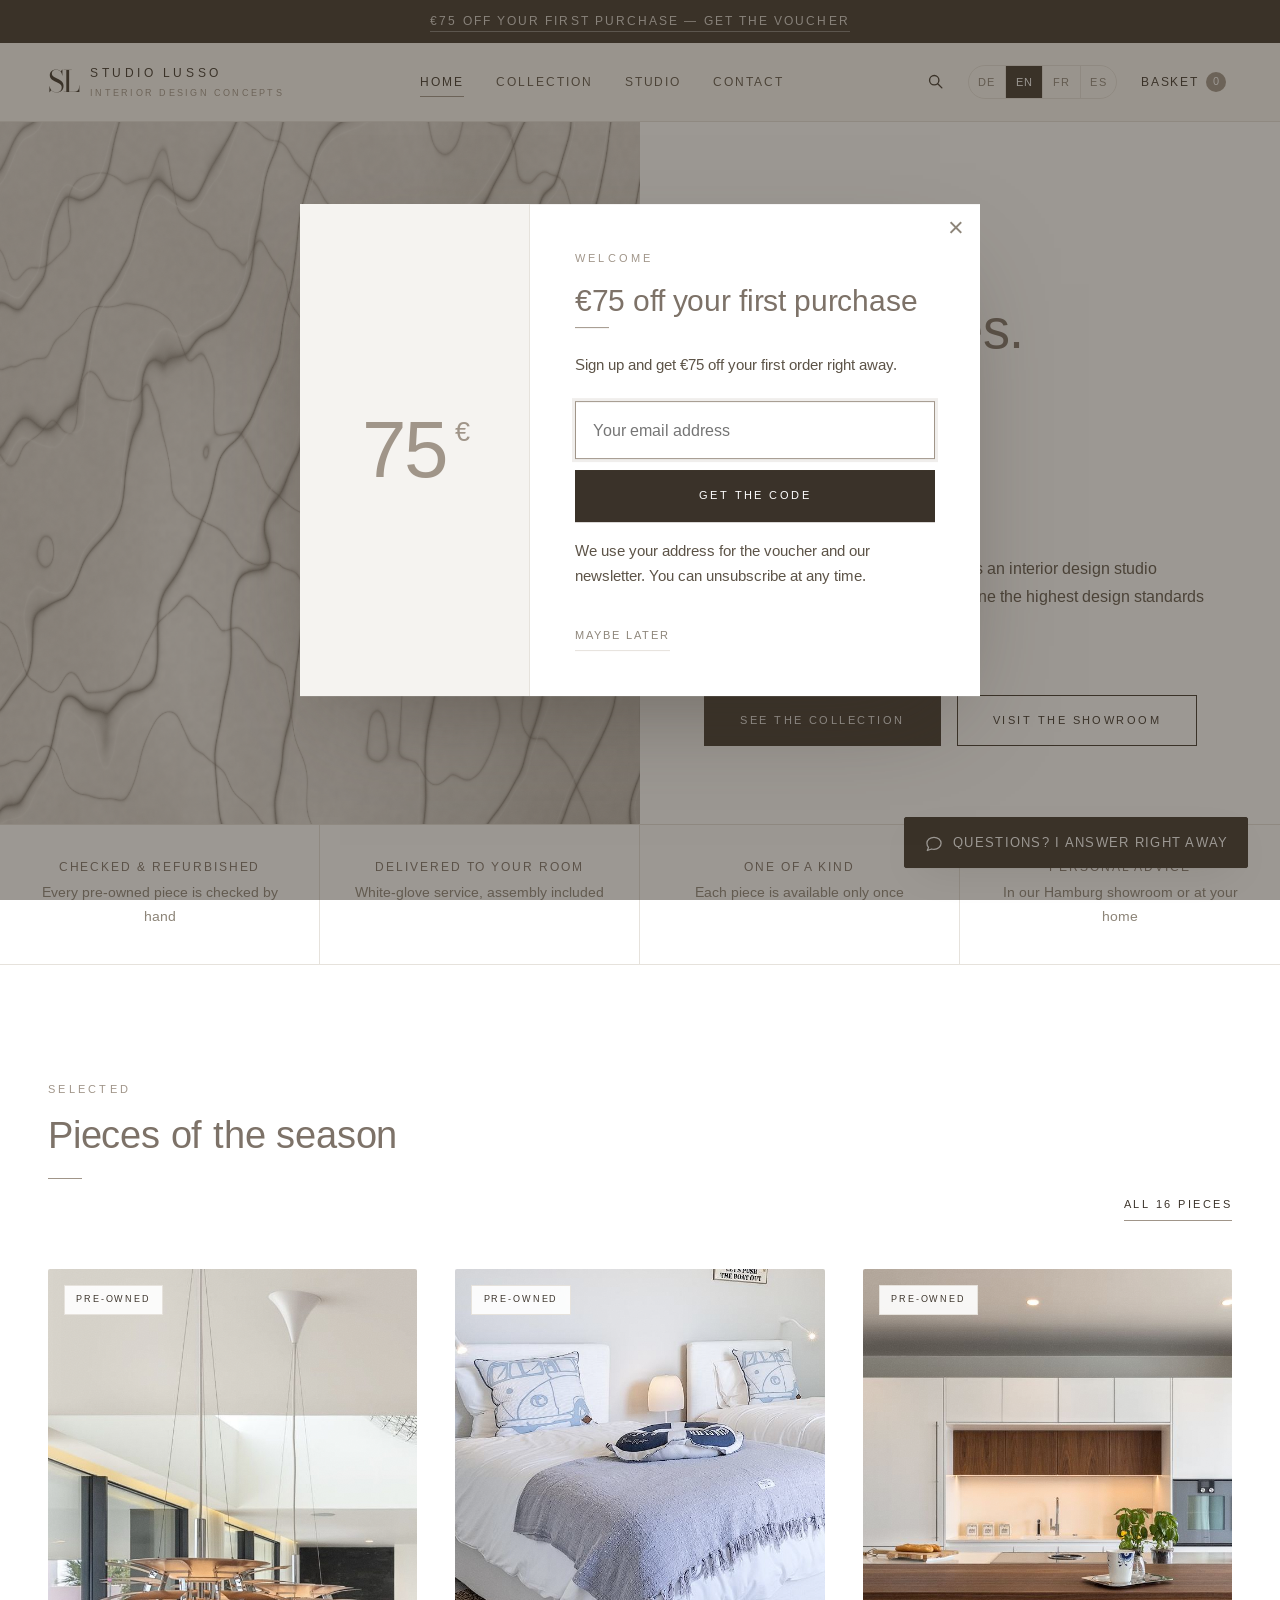
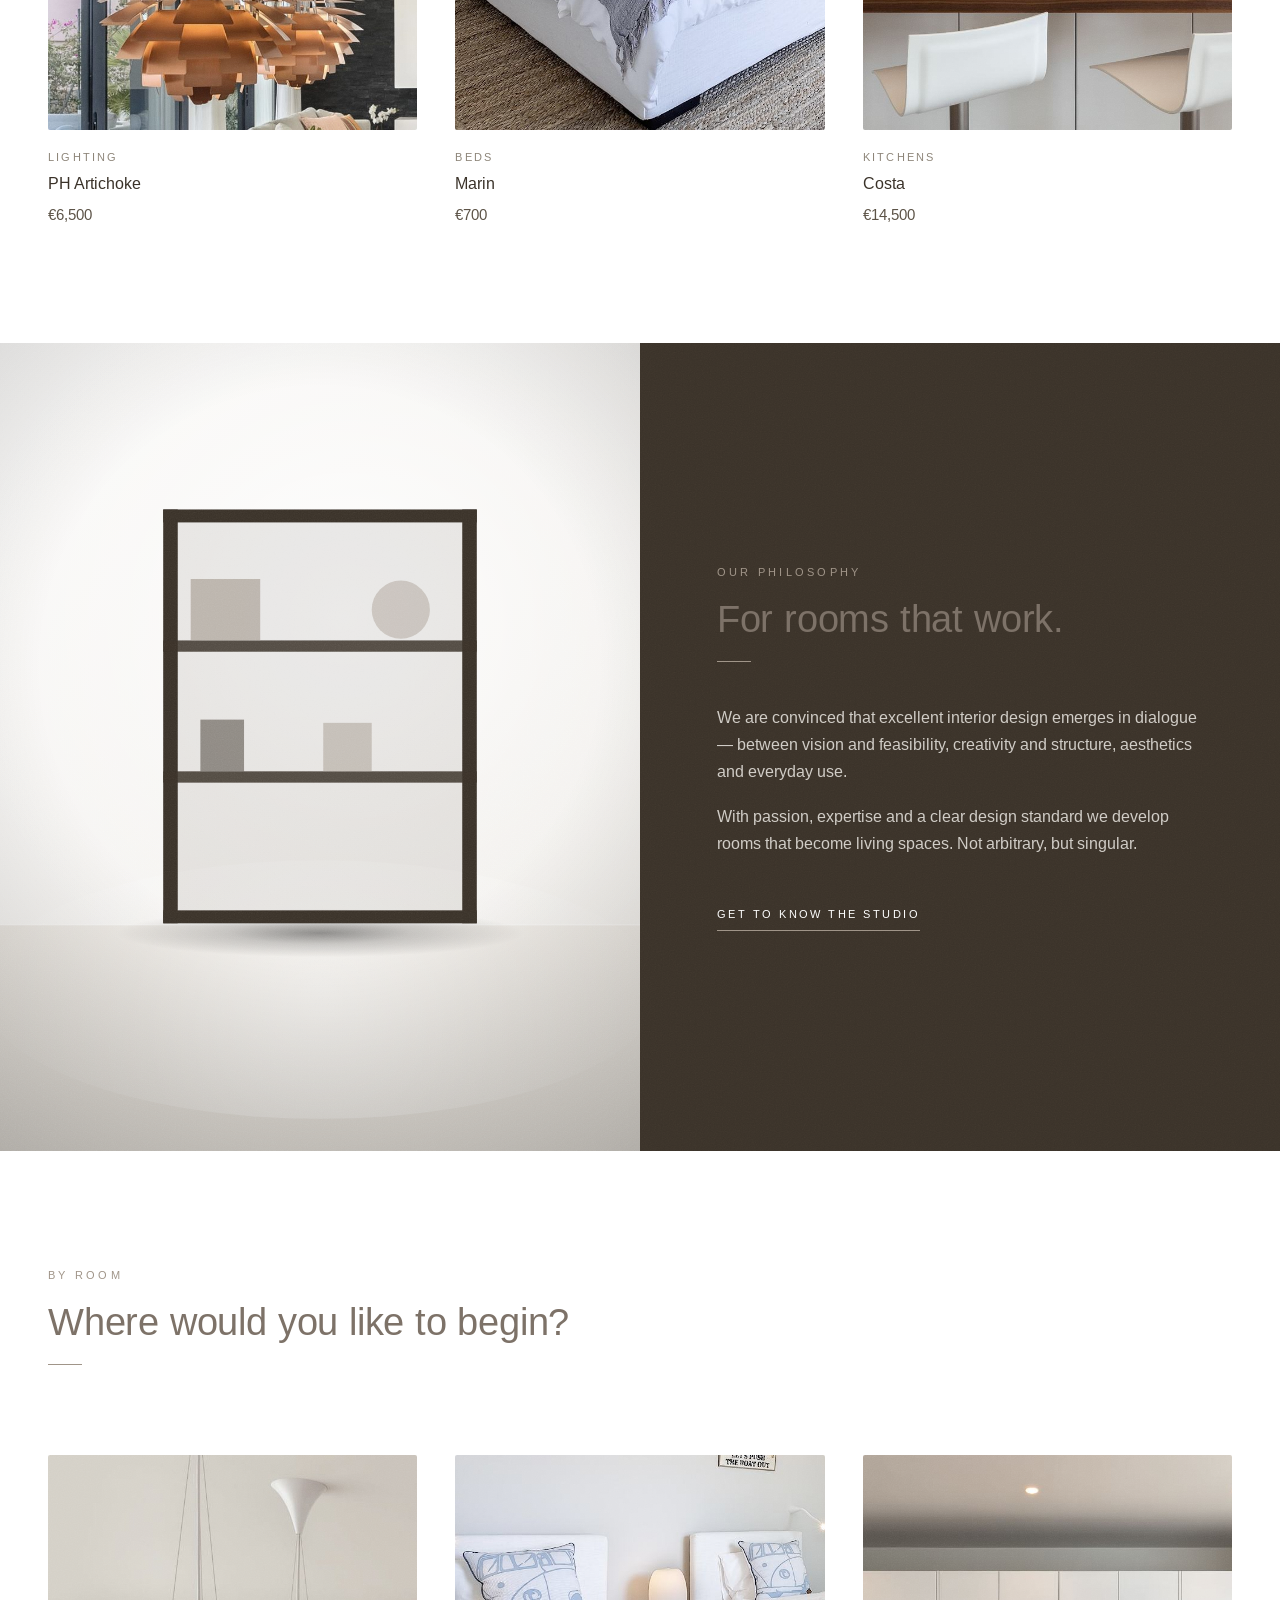
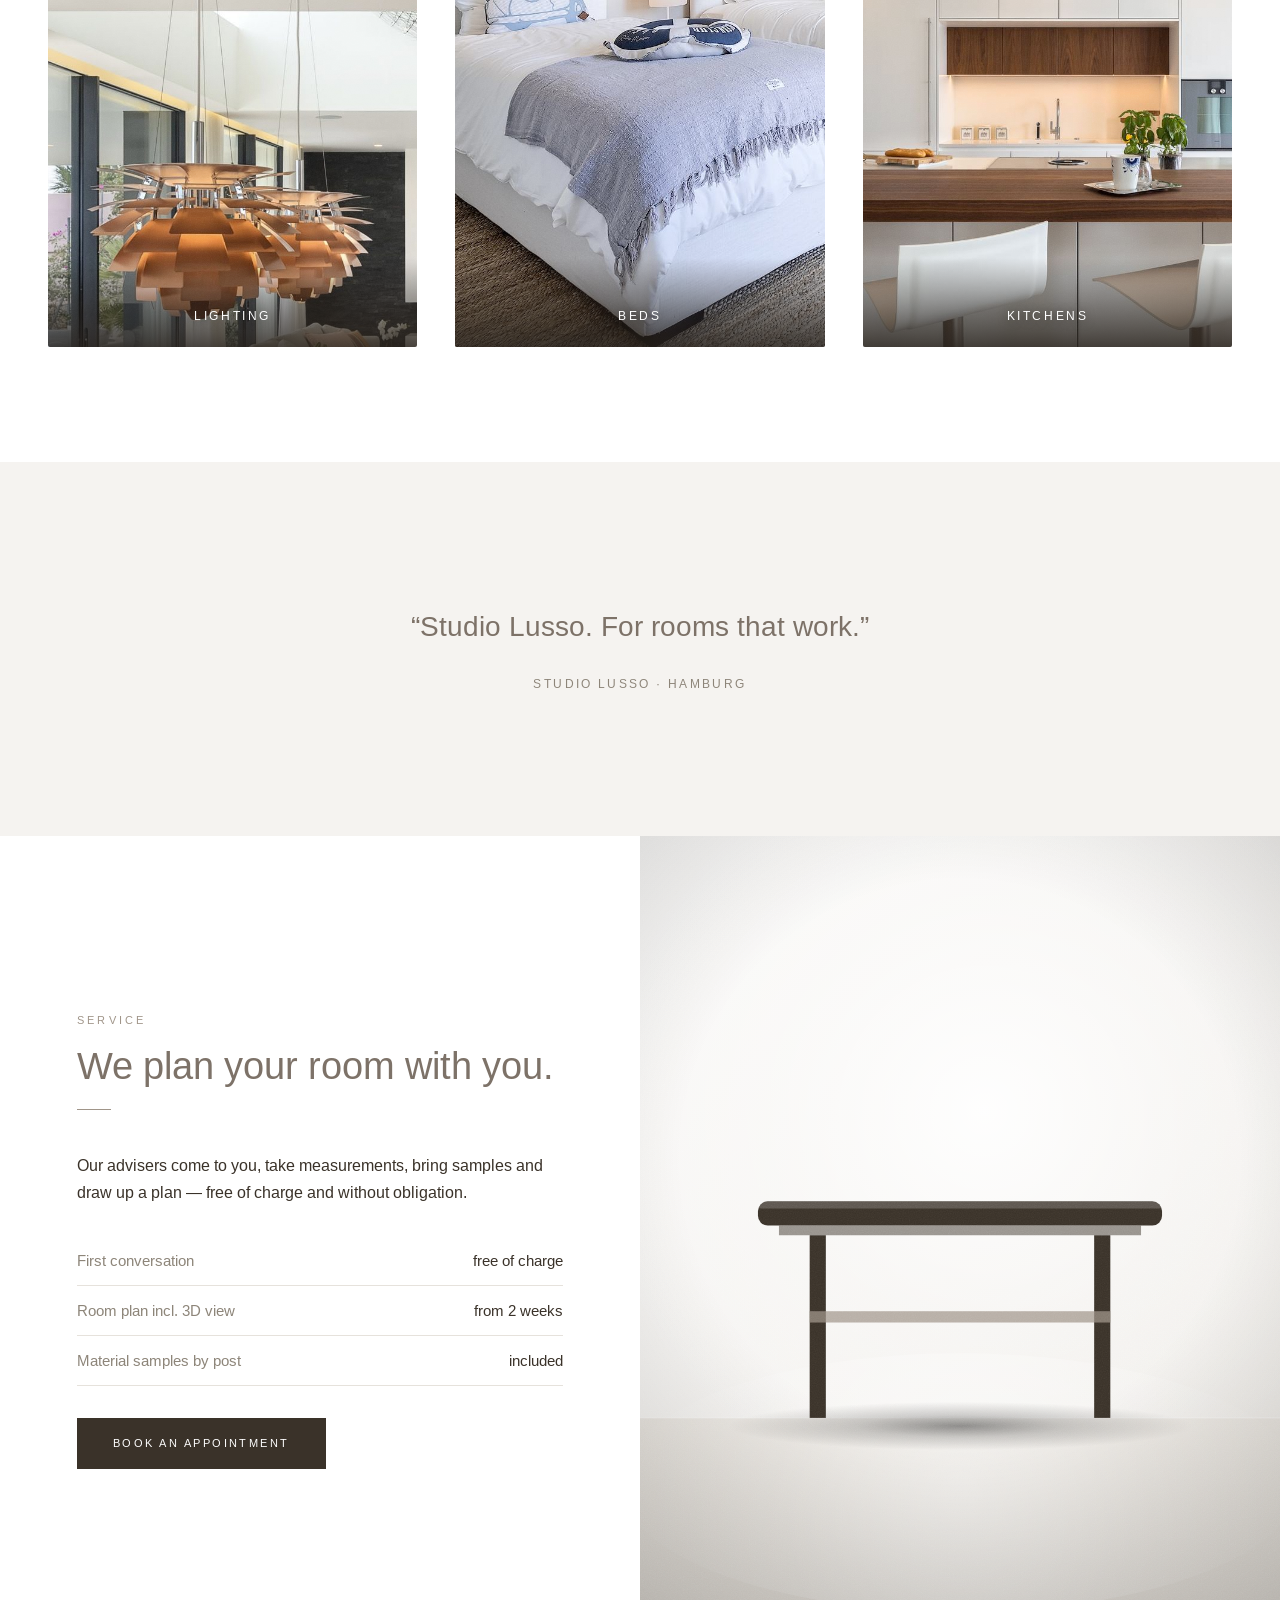
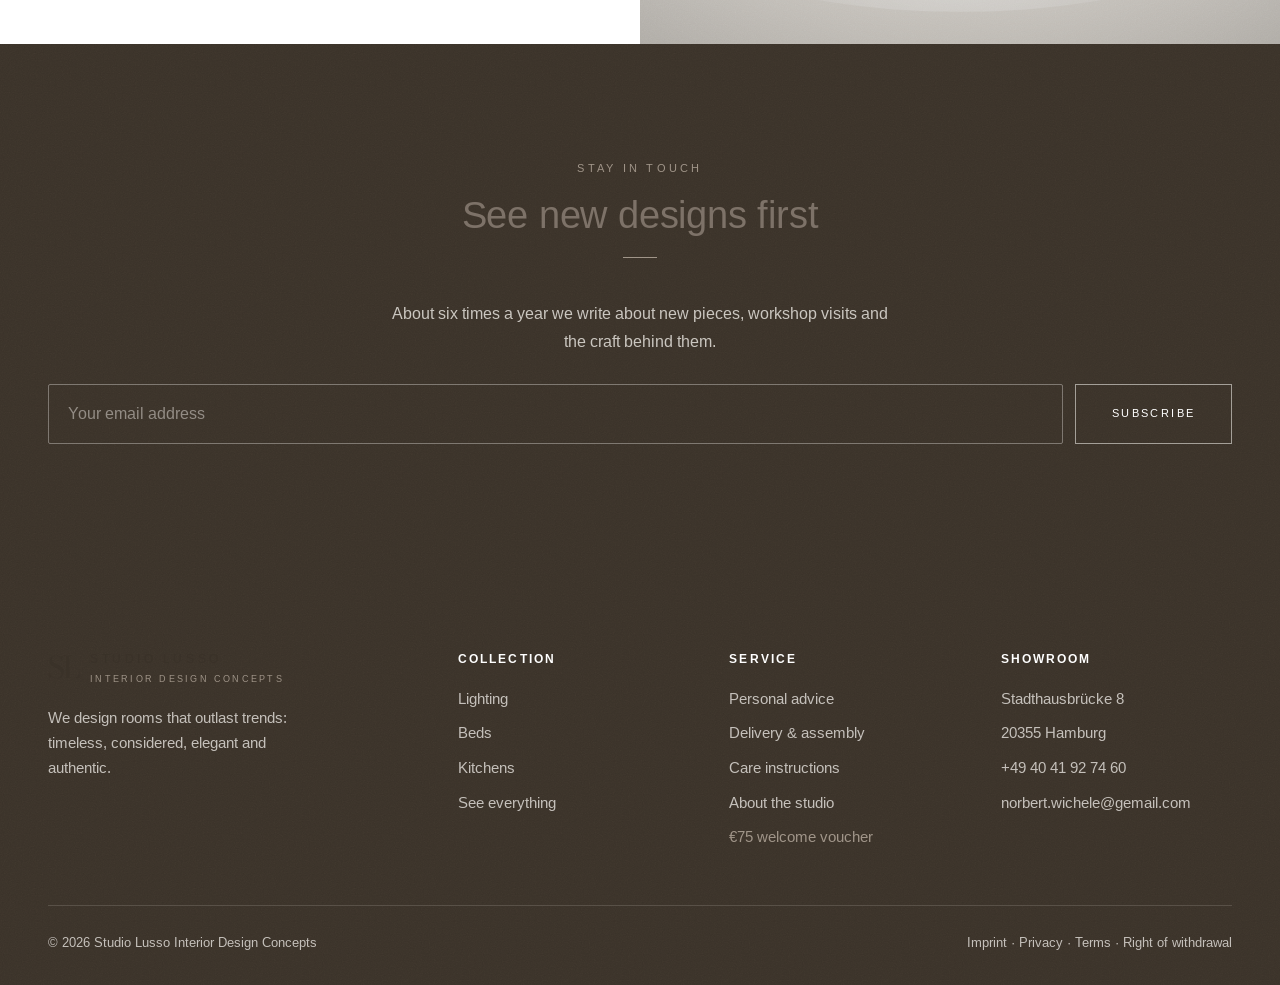
==== commit 89d3ef39: "Katalog auf die drei fotografierten Stuecke kuerzen, kein Rueckgaberecht Die sechzehn gezeichneten P" ====
--- a/index.html
+++ b/index.html
@@ -152,20 +152,18 @@
   $("#story-art").innerHTML   = ART.regal(TONES.studio);
   $("#service-art").innerHTML = ART.tisch(TONES.studio);
 
-  const featured = ["sofa-milano", "leuchte-alba", "sessel-orsini", "tisch-atelier", "leuchte-vertice", "sideboard-linea"]
-    .map(findProduct).filter(Boolean);
-  $("#featured").innerHTML = featured.map(productCard).join("");
+  // Ausgewaehlte Stuecke und Rubrikkacheln kommen aus dem Bestand, nicht aus
+  // einer festen Liste — sonst zeigt die Startseite auf Verkauftes.
+  $("#featured").innerHTML = PRODUCTS.slice(0, 6).map(productCard).join("");
 
-  const tiles = [
-    { label: t("home.cats.sitting"), cat: "sofas",        shape: "sofa",      tone: "studio" },
-    { label: t("cat.tische"),        cat: "tische",       shape: "tisch",     tone: "tief" },
-    { label: t("cat.aufbewahrung"),  cat: "aufbewahrung", shape: "sideboard", tone: "studio" }
-  ];
-  $("#cats").innerHTML = tiles.map((tile) => `
-    <a class="cat-tile reveal" href="kollektion.html?kategorie=${tile.cat}">
-      ${ART[tile.shape](TONES[tile.tone])}
-      <span class="cat-tile__label">${tile.label}</span>
-    </a>`).join("");
+  $("#cats").innerHTML = belegteKategorien().map((k) => {
+    const erstes = PRODUCTS.find((p) => p.categoryKey === k);
+    return `
+    <a class="cat-tile reveal" href="kollektion.html?kategorie=${k}">
+      ${artFor(erstes)}
+      <span class="cat-tile__label">${t("cat." + k)}</span>
+    </a>`;
+  }).join("");
 }
 </script>
 </body>
--- a/assets/css/style.css
+++ b/assets/css/style.css
@@ -329,7 +329,7 @@
 }
 .search__item:hover { background: var(--paper-2); }
 .search__thumb { display: block; aspect-ratio: 1/1; border-radius: var(--radius); overflow: hidden; background: var(--paper-2); }
-.search__thumb svg { width: 100%; height: 100%; object-fit: cover; }
+.search__thumb svg, .search__thumb img { width: 100%; height: 100%; object-fit: cover; }
 .search__text { display: grid; gap: .1rem; min-width: 0; }
 .search__cat { font-size: .64rem; letter-spacing: .18em; text-transform: uppercase; color: var(--muted); }
 .search__name { font-size: .98rem; color: var(--ink); }
@@ -487,8 +487,11 @@
 .cat-tile__label {
   position: absolute; inset: auto 0 0 0;
   padding: 3rem 1.4rem 1.3rem;
-  background: linear-gradient(transparent, rgba(58,50,41,.62));
+  /* Über hellen Fotos — einer weißen Küche etwa — trägt ein zarter Verlauf
+     die Schrift nicht mehr. Deshalb kräftiger und mit weichem Schatten. */
+  background: linear-gradient(transparent, rgba(40,34,28,.82));
   color: #fff;
+  text-shadow: 0 1px 10px rgba(30,25,20,.55);
   font-size: .74rem;
   font-weight: 500;
   letter-spacing: .22em;
@@ -644,6 +647,7 @@
 .pdp__thumbs { display: grid; grid-template-columns: repeat(4, 1fr); gap: .8rem; }
 .pdp__thumbs button { border: 1px solid var(--line); background: var(--paper-2); padding: 0; border-radius: var(--radius); overflow: hidden; cursor: pointer; aspect-ratio: 1/1; transition: border-color var(--t); }
 .pdp__thumbs button.is-active, .pdp__thumbs button:hover { border-color: var(--brass); }
+.pdp__thumbs button svg, .pdp__thumbs button img { width: 100%; height: 100%; object-fit: cover; display: block; }
 .pdp__info { position: sticky; top: 110px; }
 .price { font-size: 1.35rem; font-weight: 300; color: var(--ink); margin: .4rem 0 1.4rem; }
 .divider { height: 1px; background: var(--line); margin: 2rem 0; border: 0; }
@@ -675,7 +679,7 @@
 .cart-layout { display: grid; grid-template-columns: 1.6fr 1fr; gap: clamp(2rem, 5vw, 4rem); align-items: start; }
 .cart-item { display: grid; grid-template-columns: 110px 1fr auto; gap: 1.4rem; padding: 1.5rem 0; border-bottom: 1px solid var(--line); align-items: center; }
 .cart-item__media { aspect-ratio: 1/1; background: var(--paper-2); border-radius: var(--radius); overflow: hidden; }
-.cart-item__media svg { width: 100%; height: 100%; object-fit: cover; }
+.cart-item__media svg, .cart-item__media img { width: 100%; height: 100%; object-fit: cover; }
 .cart-item__title { font-size: 1rem; color: var(--ink); }
 .cart-item__meta { font-size: .8rem; color: var(--muted); }
 .cart-item__remove { background: none; border: 0; color: var(--muted); cursor: pointer; font-size: .74rem; letter-spacing: .12em; text-transform: uppercase; padding: 0; margin-top: .5rem; transition: color var(--t); }
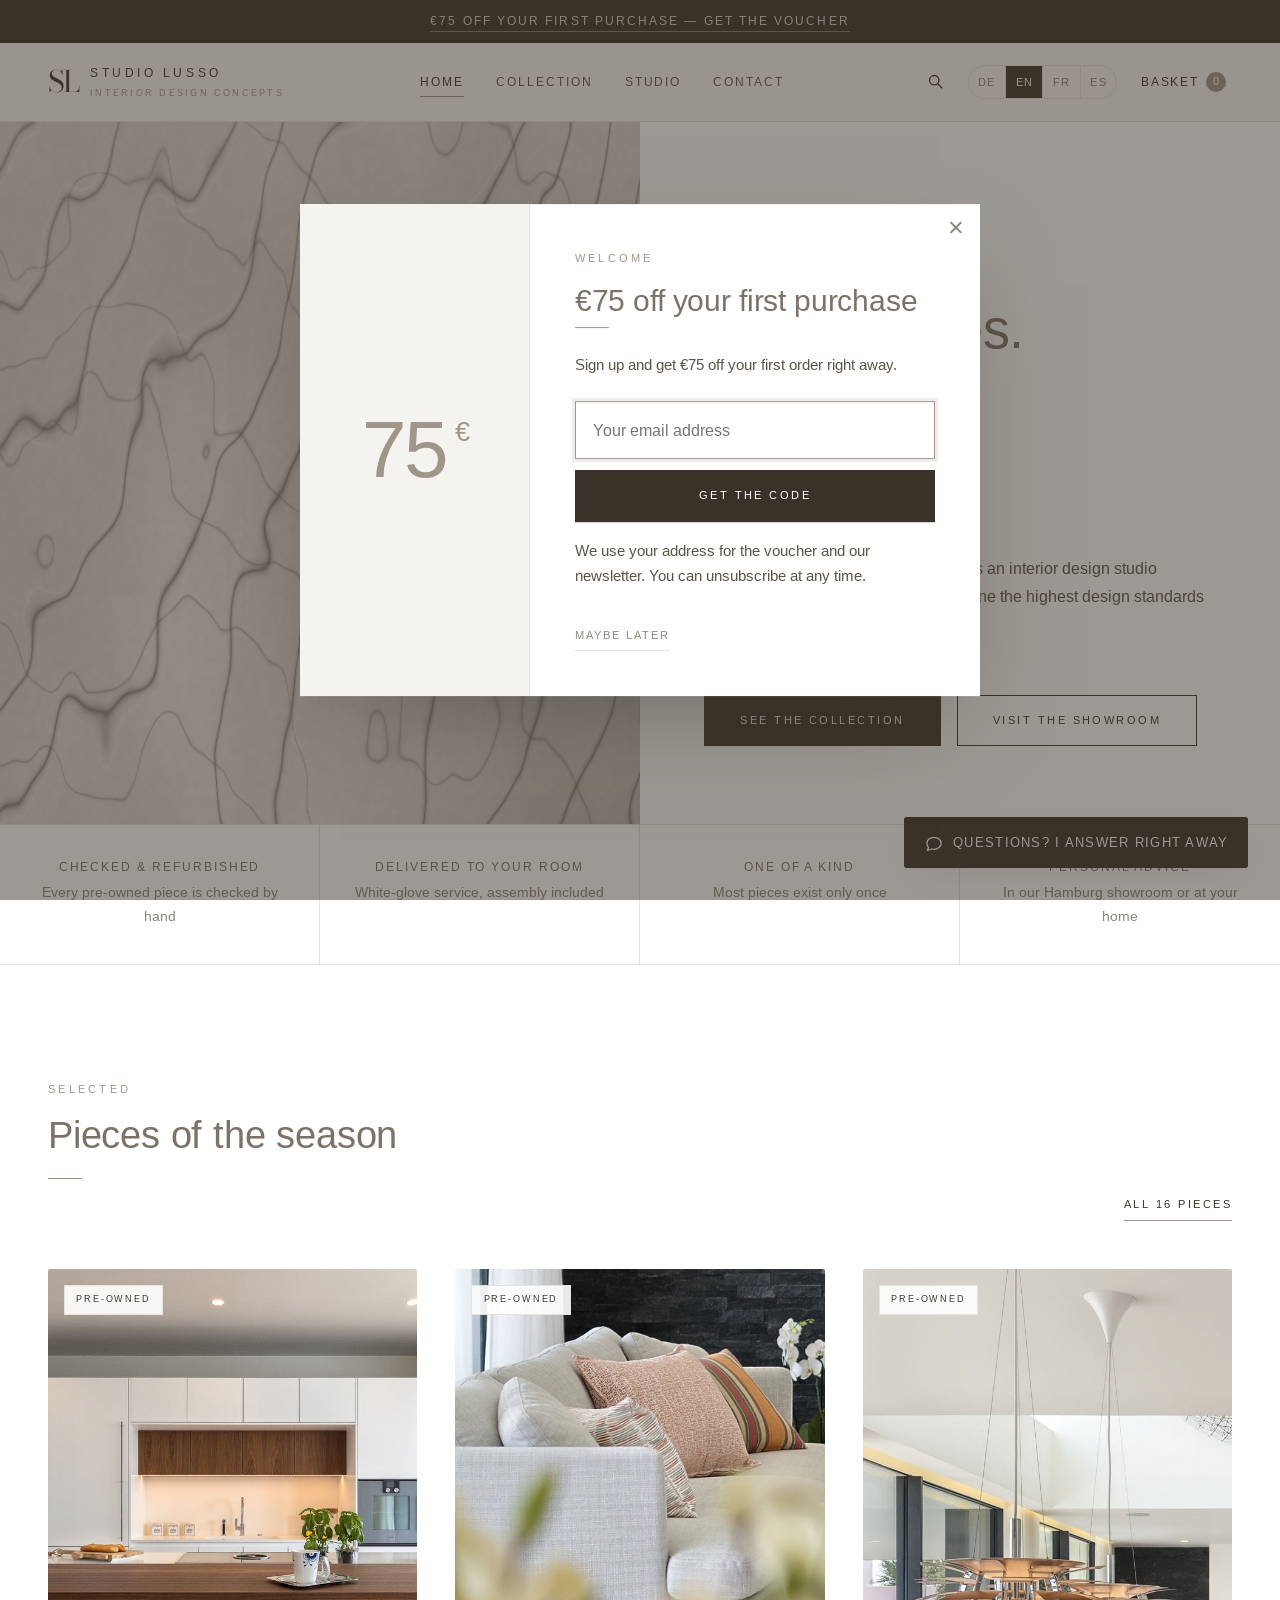
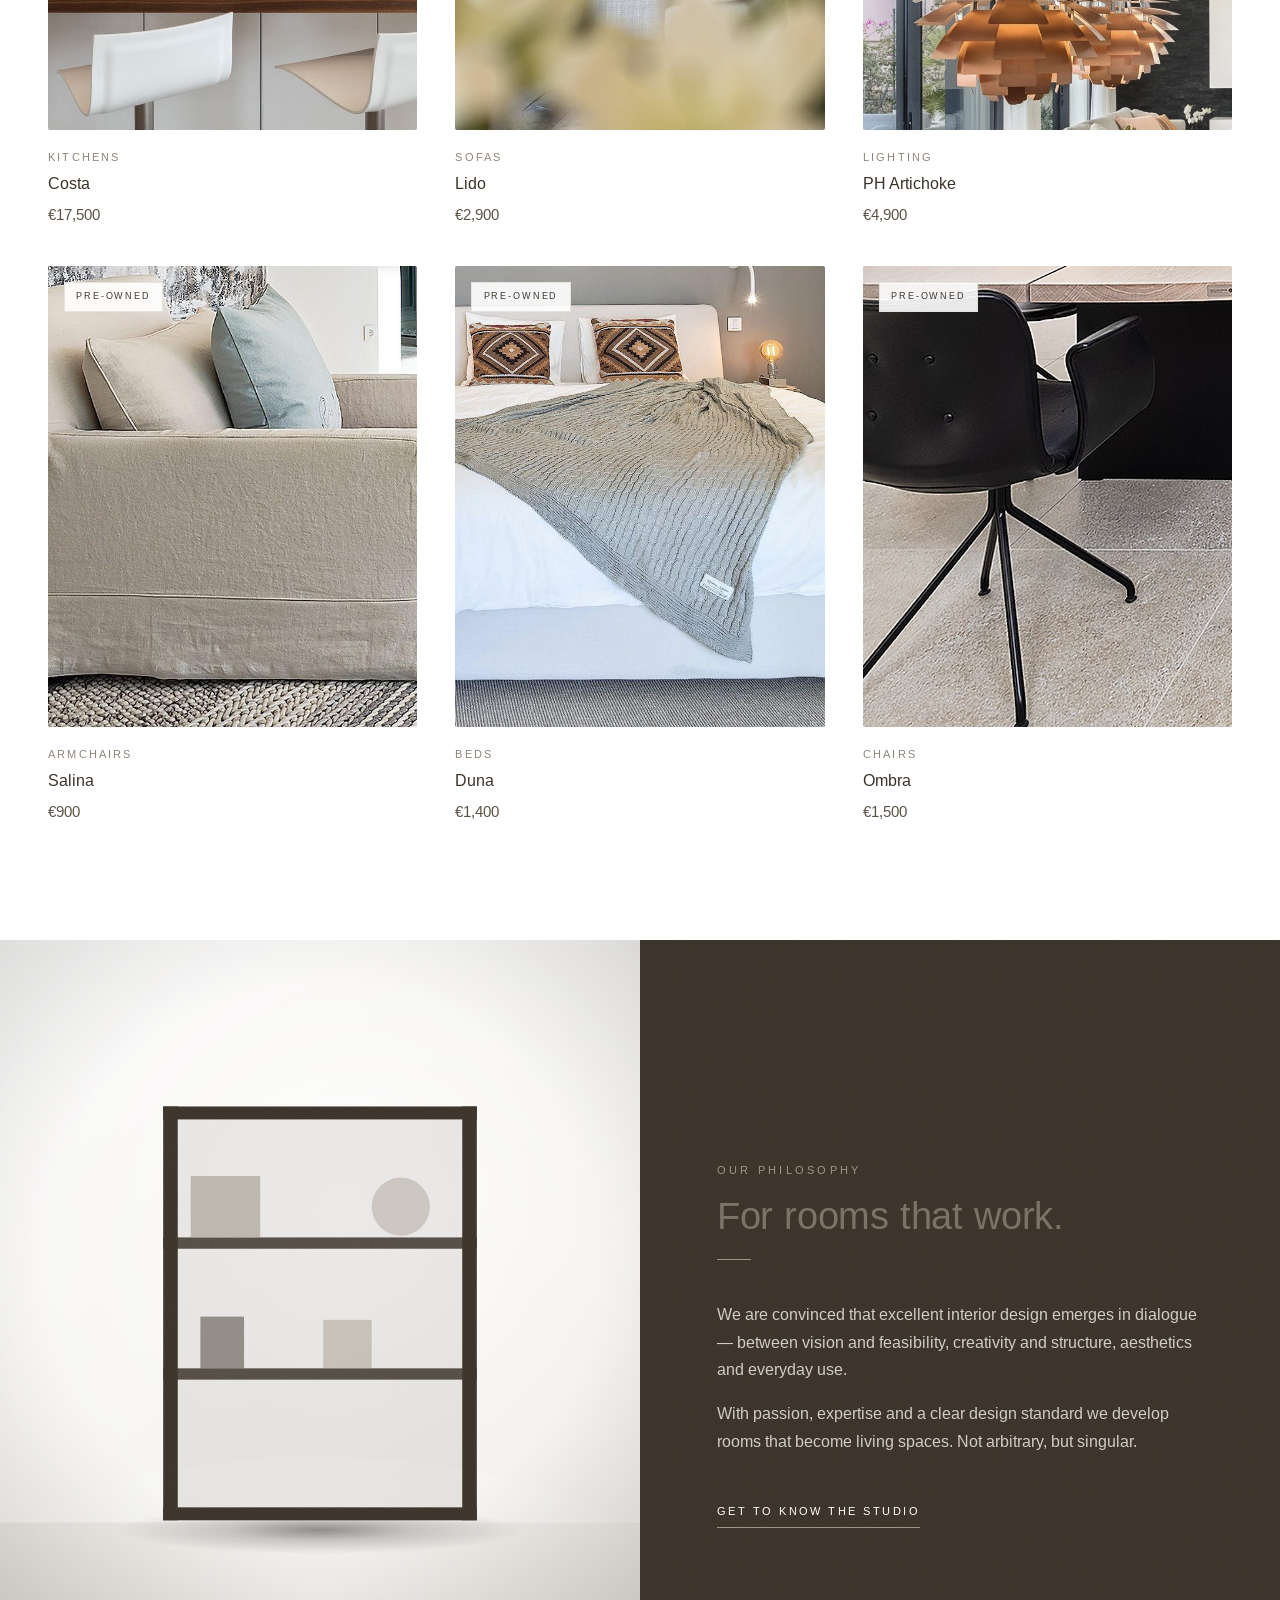
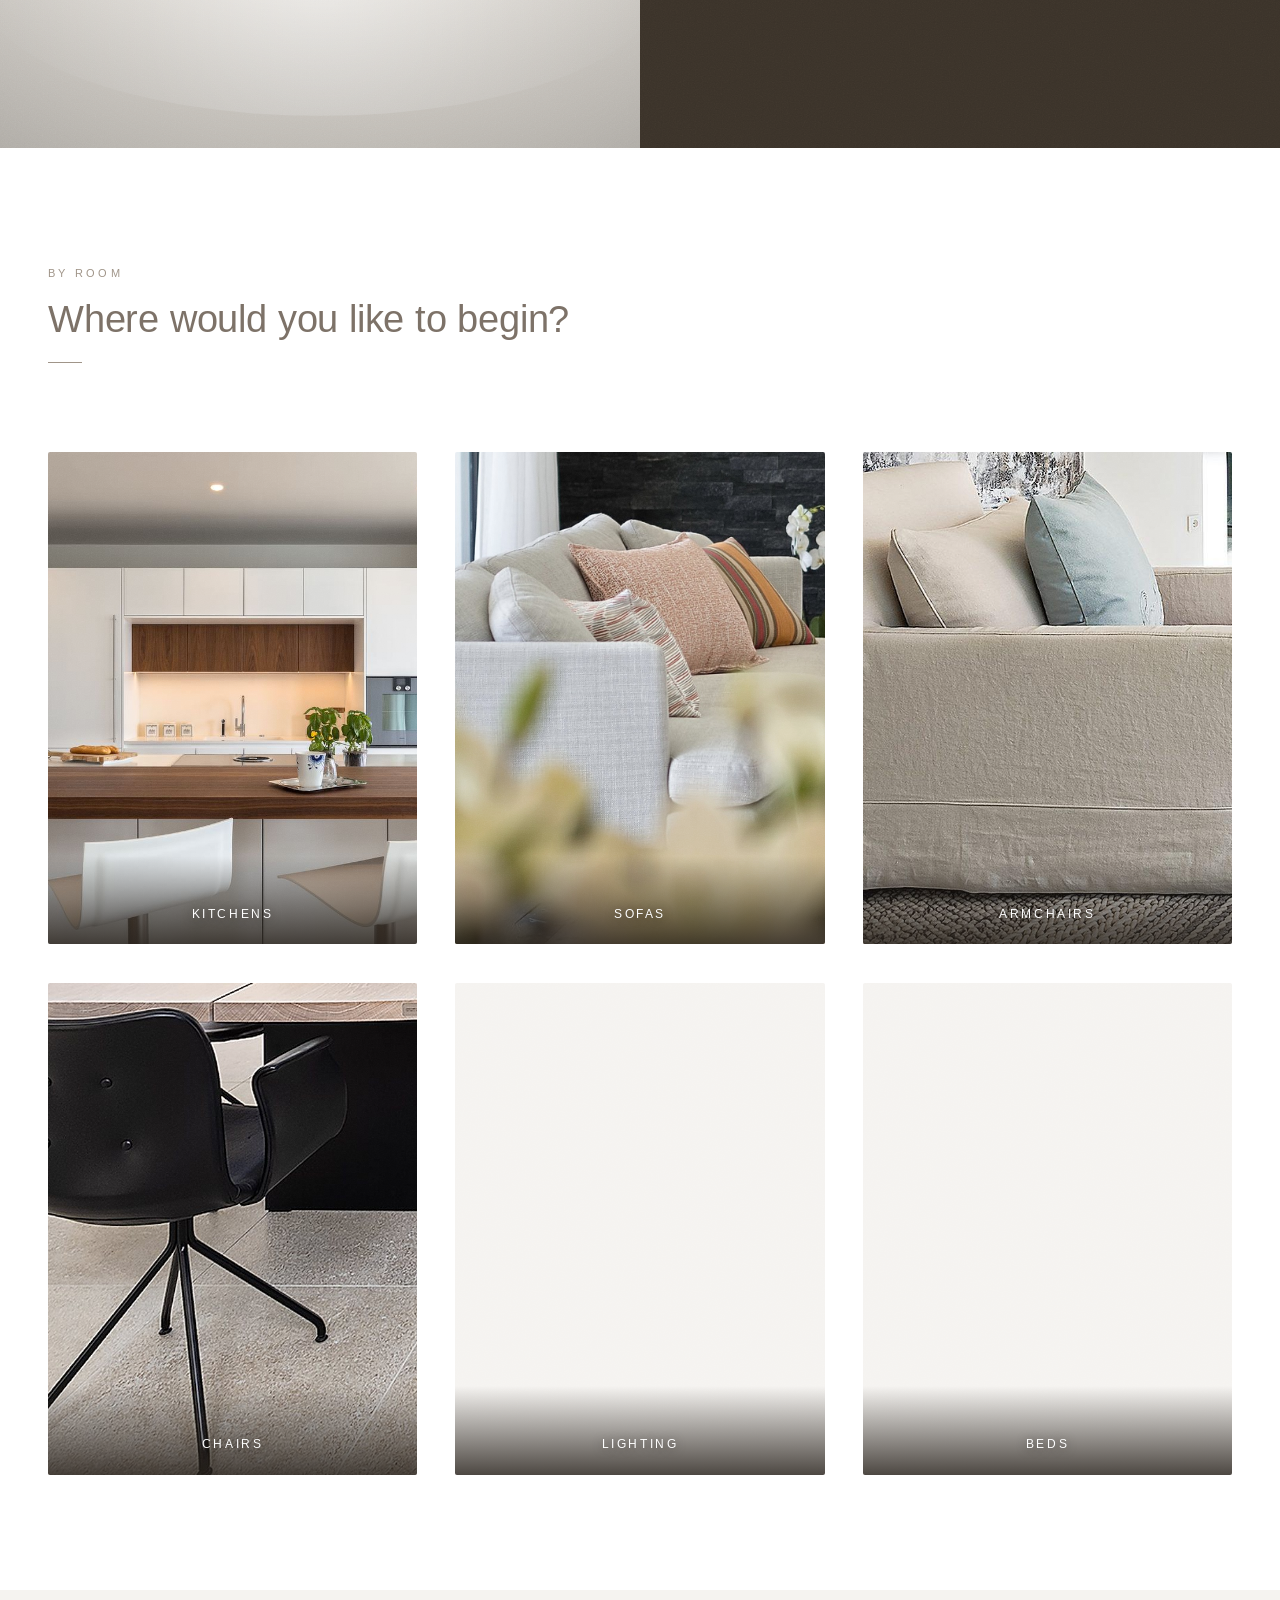
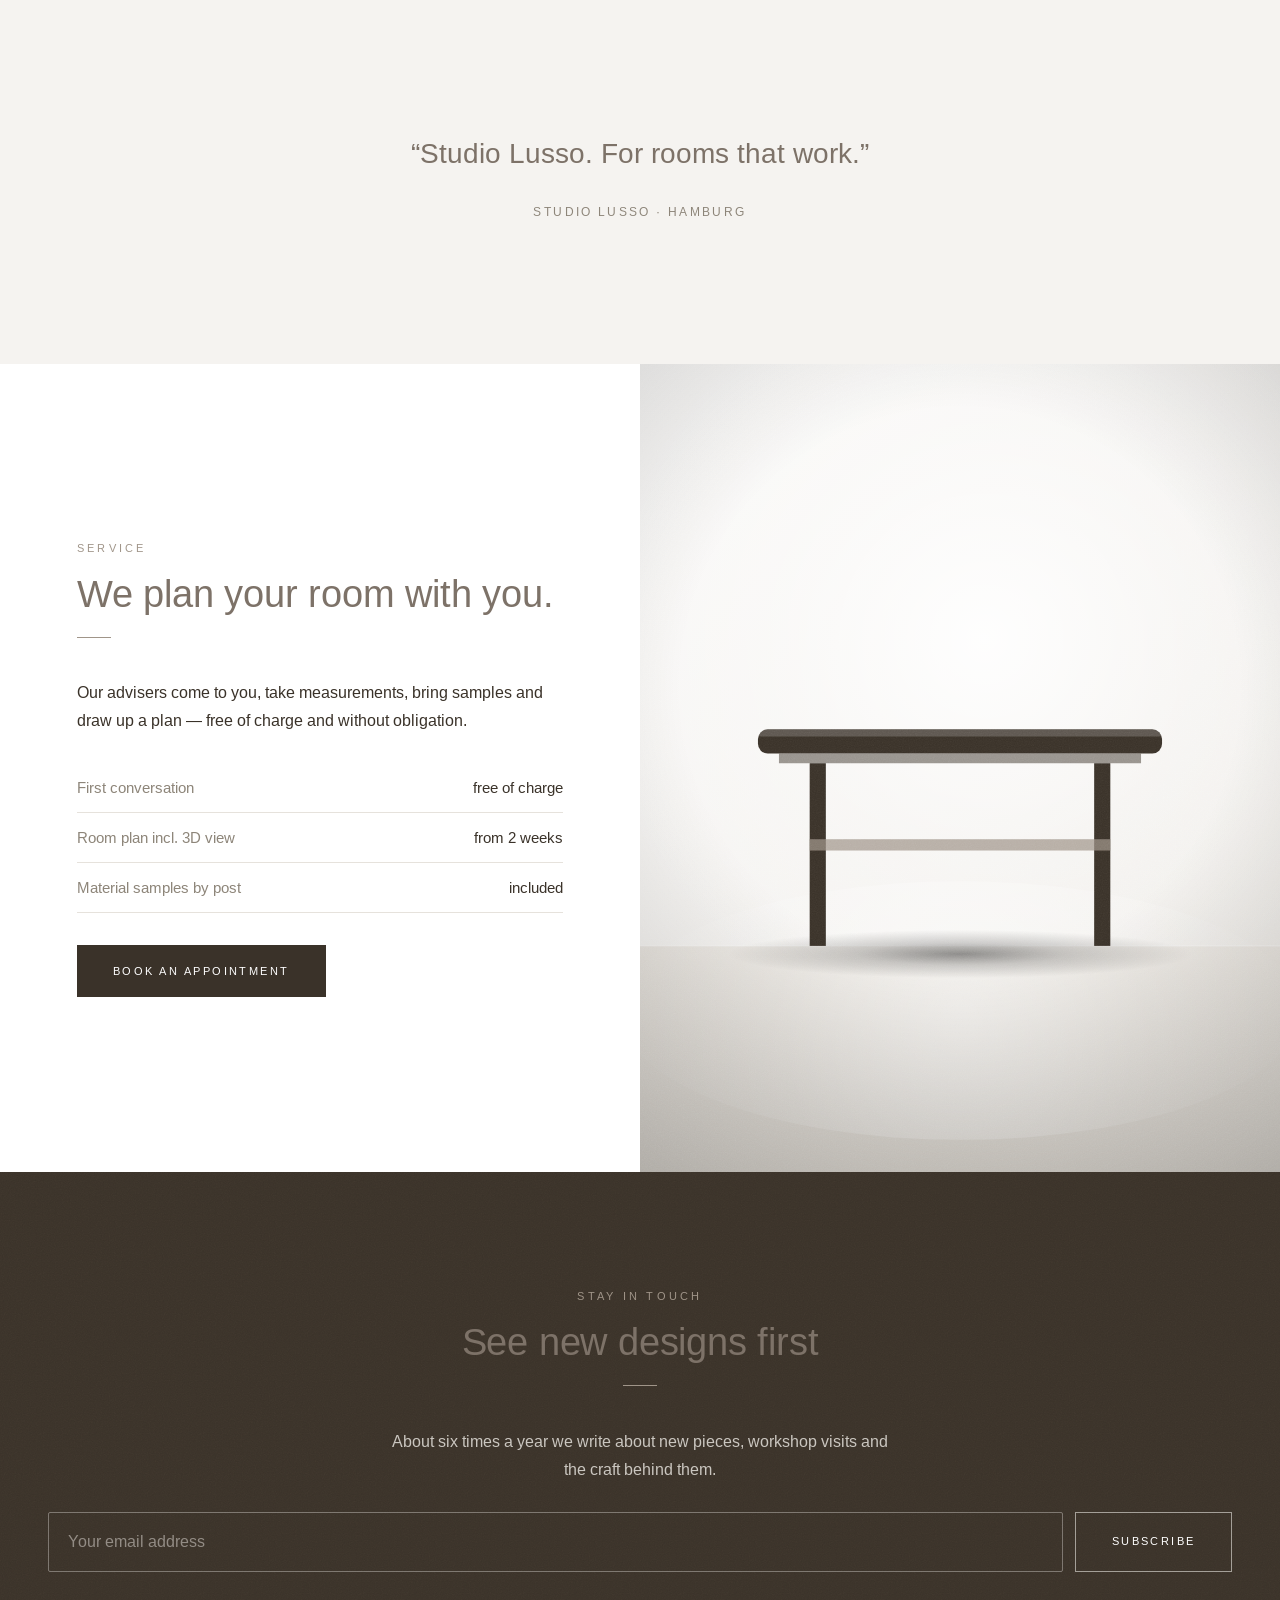
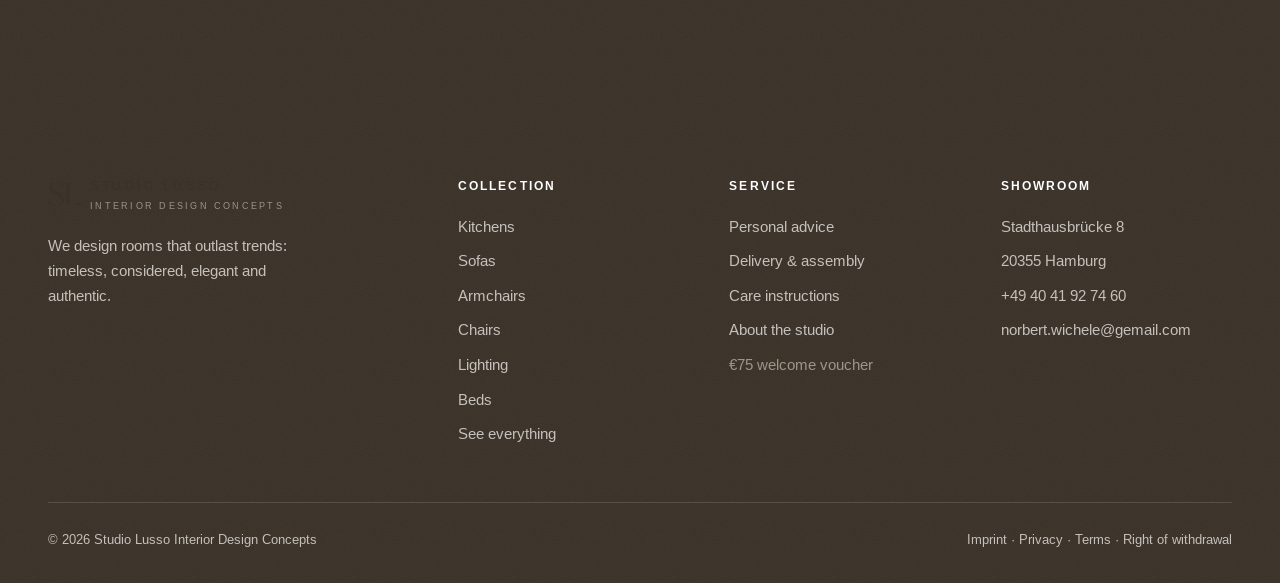
==== commit 9ddd945e: "Auffindbarkeit: Kopfdaten, Auszeichnung, Signet, Seitenverzeichnis Eine Website wird nicht dadurch b" ====
--- a/index.html
+++ b/index.html
@@ -9,12 +9,96 @@
 <link rel="preconnect" href="https://fonts.gstatic.com" crossorigin>
 <link href="https://fonts.googleapis.com/css2?family=Arimo:wght@400;500;700&family=Bodoni+Moda:opsz,wght@6..96,400;6..96,500&display=swap" rel="stylesheet">
 <link rel="stylesheet" href="assets/css/style.css">
+<!-- kopfdaten:anfang (wird von tools/build.js geschrieben) -->
+<link rel="canonical" href="https://www.studio-lusso.de/">
+<meta name="robots" content="index, follow, max-image-preview:large">
+
+<!-- Vorschau beim Teilen (WhatsApp, Facebook, LinkedIn, Signal …) -->
+<meta property="og:type" content="website">
+<meta property="og:site_name" content="Studio Lusso">
+<meta property="og:locale" content="de_DE">
+<meta property="og:locale:alternate" content="en_GB">
+<meta property="og:locale:alternate" content="fr_FR">
+<meta property="og:locale:alternate" content="es_ES">
+<meta property="og:title" content="Studio Lusso — Luxusmöbel und Leuchten aus zweiter Hand">
+<meta property="og:description" content="Studio Lusso verkauft ausgesuchte Luxusmöbel und Leuchten aus zweiter Hand: Sofas, Sessel, Tische und Leuchten als geprüfte Einzelstücke. Persönliche Beratung und Lieferung bis in den Raum.">
+<meta property="og:url" content="https://www.studio-lusso.de/">
+<meta property="og:image" content="https://www.studio-lusso.de/assets/img/og-studio-lusso.jpg">
+<meta property="og:image:width" content="1200">
+<meta property="og:image:height" content="630">
+<meta property="og:image:alt" content="Studio Lusso — Gute Stücke aus zweiter Hand.">
+<meta name="twitter:card" content="summary_large_image">
+<meta name="twitter:title" content="Studio Lusso — Luxusmöbel und Leuchten aus zweiter Hand">
+<meta name="twitter:description" content="Studio Lusso verkauft ausgesuchte Luxusmöbel und Leuchten aus zweiter Hand: Sofas, Sessel, Tische und Leuchten als geprüfte Einzelstücke. Persönliche Beratung und Lieferung bis in den Raum.">
+<meta name="twitter:image" content="https://www.studio-lusso.de/assets/img/og-studio-lusso.jpg">
+
+<!-- Signet und Farbe der Adresszeile. Relative Pfade, damit die
+     Seite auch in einem Unterordner liegen darf (etwa GitHub Pages). -->
+<link rel="icon" href="favicon.ico" sizes="48x48">
+<link rel="icon" href="assets/favicon.svg" type="image/svg+xml">
+<link rel="apple-touch-icon" href="assets/icon-180.png">
+<link rel="manifest" href="site.webmanifest">
+<meta name="theme-color" content="#3a3229">
+
+<!-- Auszeichnung für Suchmaschinen -->
+<script type="application/ld+json">{
+  "@context": "https://schema.org",
+  "@type": "FurnitureStore",
+  "@id": "https://www.studio-lusso.de/#haus",
+  "name": "Studio Lusso",
+  "description": "Studio Lusso verkauft ausgesuchte Luxusmöbel und Leuchten aus zweiter Hand: Sofas, Sessel, Tische und Leuchten als geprüfte Einzelstücke. Persönliche Beratung und Lieferung bis in den Raum.",
+  "url": "https://www.studio-lusso.de/",
+  "image": "https://www.studio-lusso.de/assets/img/og-studio-lusso.jpg",
+  "logo": "https://www.studio-lusso.de/assets/icon-512.png",
+  "telephone": "+49 40 41 92 74 60",
+  "email": "norbert.wichele@gemail.com",
+  "priceRange": "€€€",
+  "address": {
+    "@type": "PostalAddress",
+    "streetAddress": "Stadthausbrücke 8",
+    "postalCode": "20355",
+    "addressLocality": "Hamburg",
+    "addressCountry": "DE"
+  },
+  "geo": {
+    "@type": "GeoCoordinates",
+    "latitude": 53.5511,
+    "longitude": 9.9865
+  },
+  "areaServed": "DE",
+  "currenciesAccepted": "EUR"
+}</script>
+<script type="application/ld+json">{
+  "@context": "https://schema.org",
+  "@type": "WebSite",
+  "@id": "https://www.studio-lusso.de/#website",
+  "url": "https://www.studio-lusso.de/",
+  "name": "Studio Lusso",
+  "inLanguage": [
+    "de",
+    "en",
+    "fr",
+    "es"
+  ],
+  "publisher": {
+    "@id": "https://www.studio-lusso.de/#haus"
+  },
+  "potentialAction": {
+    "@type": "SearchAction",
+    "target": {
+      "@type": "EntryPoint",
+      "urlTemplate": "https://www.studio-lusso.de/kollektion.html?suche={search_term_string}"
+    },
+    "query-input": "required name=search_term_string"
+  }
+}</script>
+<!-- kopfdaten:ende -->
 </head>
 <body data-page="home">
 <div id="site-header">
 <noscript>
   <style>.reveal { opacity: 1 !important; transform: none !important; }</style>
-  <div class="topbar">Poliform Showroom Hamburg · Beratung nach Vereinbarung unter +49 40 41 92 74 60</div>
+  <div class="topbar">Showroom Hamburg · Beratung nach Vereinbarung unter +49 40 41 92 74 60</div>
   <header class="header"><div class="wrap header__inner">
     <a class="logo" href="index.html"><span class="logo__mark">SL</span><span class="logo__name">Studio Lusso<small>Interior Design Concepts</small></span></a>
     <nav class="nav-static">
@@ -47,7 +131,7 @@
   <div class="features">
     <div class="feature"><h4 data-i18n="home.feat1.t">Geprüft &amp; aufbereitet</h4><p data-i18n="home.feat1.p">Jedes gebrauchte Stück wird von Hand kontrolliert</p></div>
     <div class="feature"><h4 data-i18n="home.feat2.t">Lieferung bis in den Raum</h4><p data-i18n="home.feat2.p">Weißhandschuh-Service inklusive Montage</p></div>
-    <div class="feature"><h4 data-i18n="home.feat3.t">Einzelstücke</h4><p data-i18n="home.feat3.p">Jedes Möbel gibt es nur einmal</p></div>
+    <div class="feature"><h4 data-i18n="home.feat3.t">Einzelstücke</h4><p data-i18n="home.feat3.p">Die meisten Stücke gibt es nur einmal</p></div>
     <div class="feature"><h4 data-i18n="home.feat4.t">Persönliche Beratung</h4><p data-i18n="home.feat4.p">Im Showroom Hamburg oder bei Ihnen zu Hause</p></div>
   </div>
 
--- a/assets/css/style.css
+++ b/assets/css/style.css
@@ -1009,3 +1009,35 @@
   .bot-launch { padding: .8rem; }
   .bot-launch__label { display: none; }
 }
+
+/* ---------- Seitenauswahl unter dem Gutscheinstreifen ----------
+   Auf breiten Bildschirmen steht die Navigation in der Kopfzeile. Sobald
+   sie dort dem Menüknopf weicht, tritt dieser Streifen an ihre Stelle:
+   offen sichtbar, ohne Umweg über ein Menü. Er klebt mit der Kopfzeile
+   oben und lässt sich auf schmalen Geräten seitlich schieben. */
+.subnav { display: none; border-bottom: 1px solid var(--line); background: rgba(250,247,242,.6); }
+.subnav__inner {
+  display: flex; gap: 1.6rem; justify-content: center;
+  overflow-x: auto; scrollbar-width: none;
+  padding: .55rem 0;
+}
+.subnav__inner::-webkit-scrollbar { display: none; }
+.subnav a {
+  flex: none;
+  font-size: .68rem; letter-spacing: .18em; text-transform: uppercase;
+  color: var(--muted); padding: .25rem 0;
+  border-bottom: 1px solid transparent;
+  transition: color var(--t), border-color var(--t);
+}
+.subnav a:hover { color: var(--ink); }
+.subnav a.is-active { color: var(--ink); border-bottom-color: var(--greige); }
+
+@media (max-width: 1240px) {
+  .subnav { display: block; }
+}
+@media (max-width: 560px) {
+  /* Auf dem Telefon rücken die Wörter enger zusammen, damit alle vier
+     Seiten ohne Schieben sichtbar bleiben. */
+  .subnav__inner { gap: .9rem; padding-inline: .7rem; }
+  .subnav a { font-size: .62rem; letter-spacing: .1em; }
+}
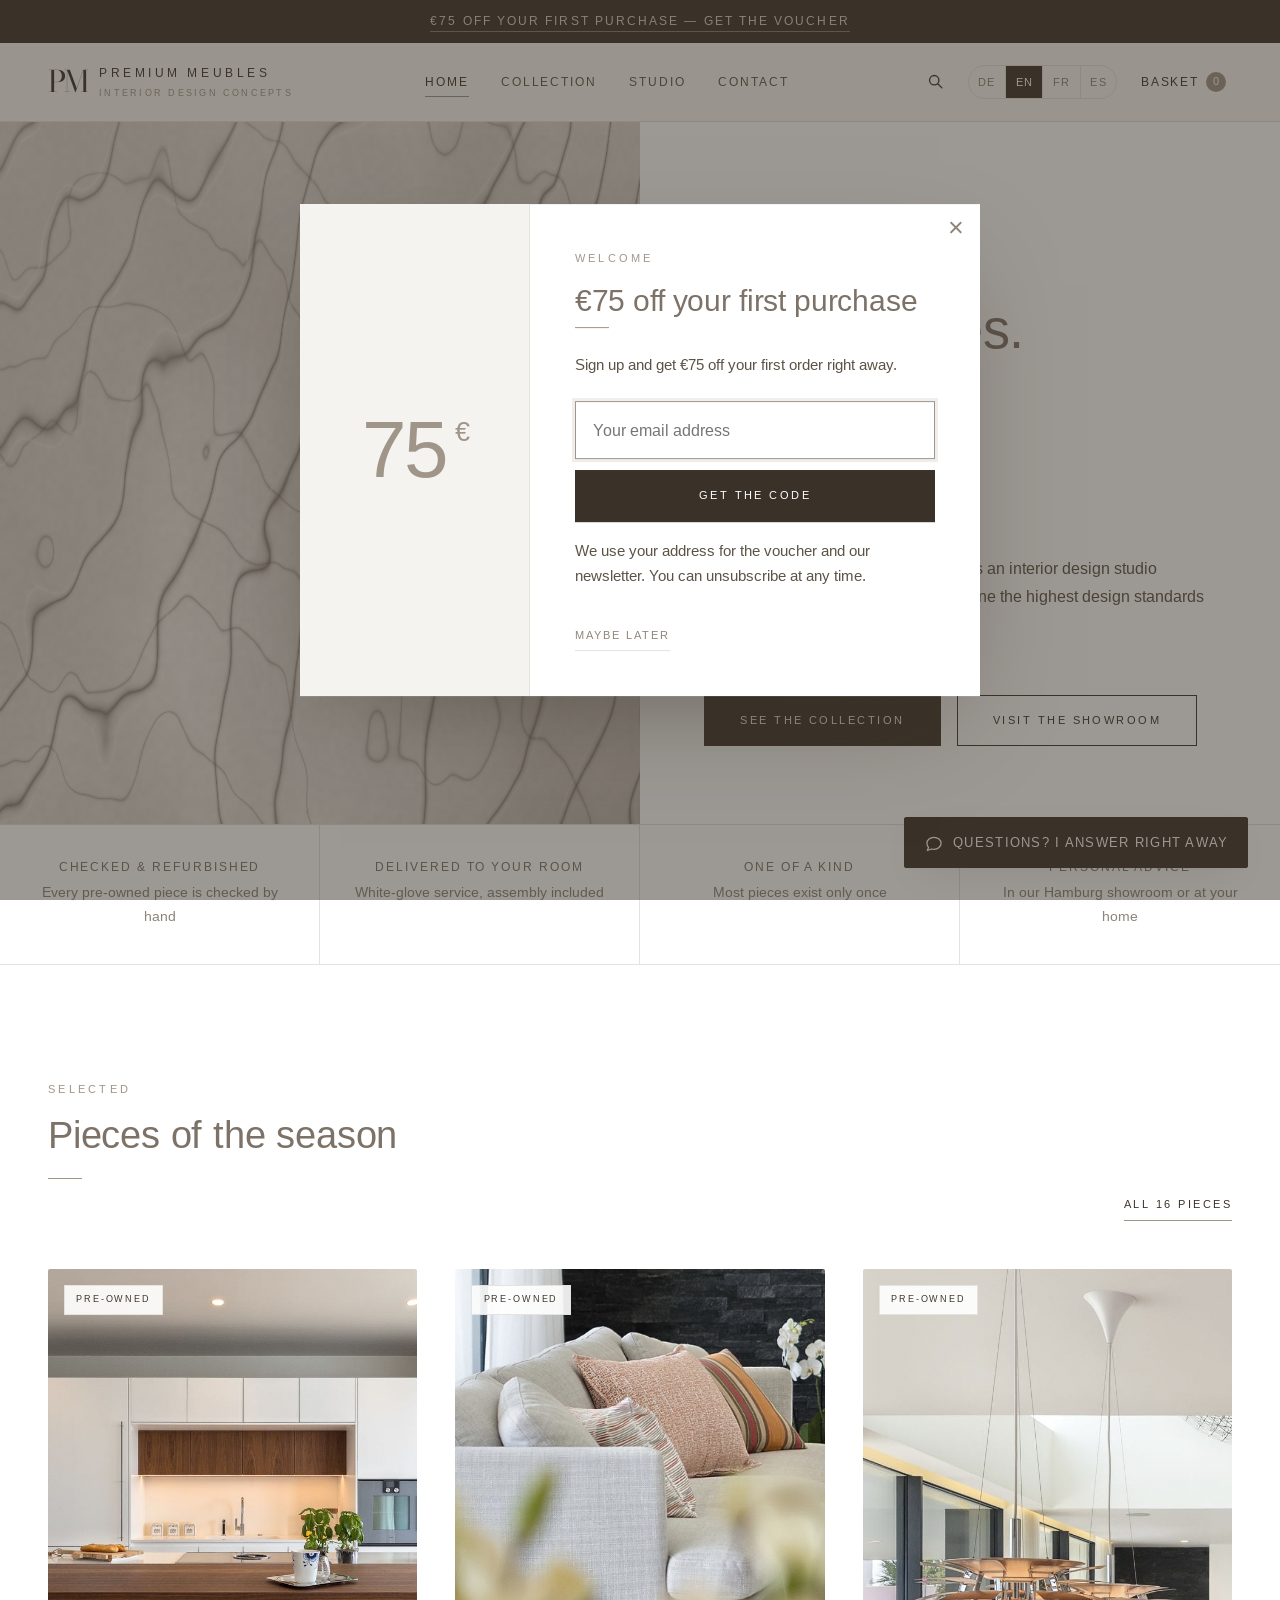
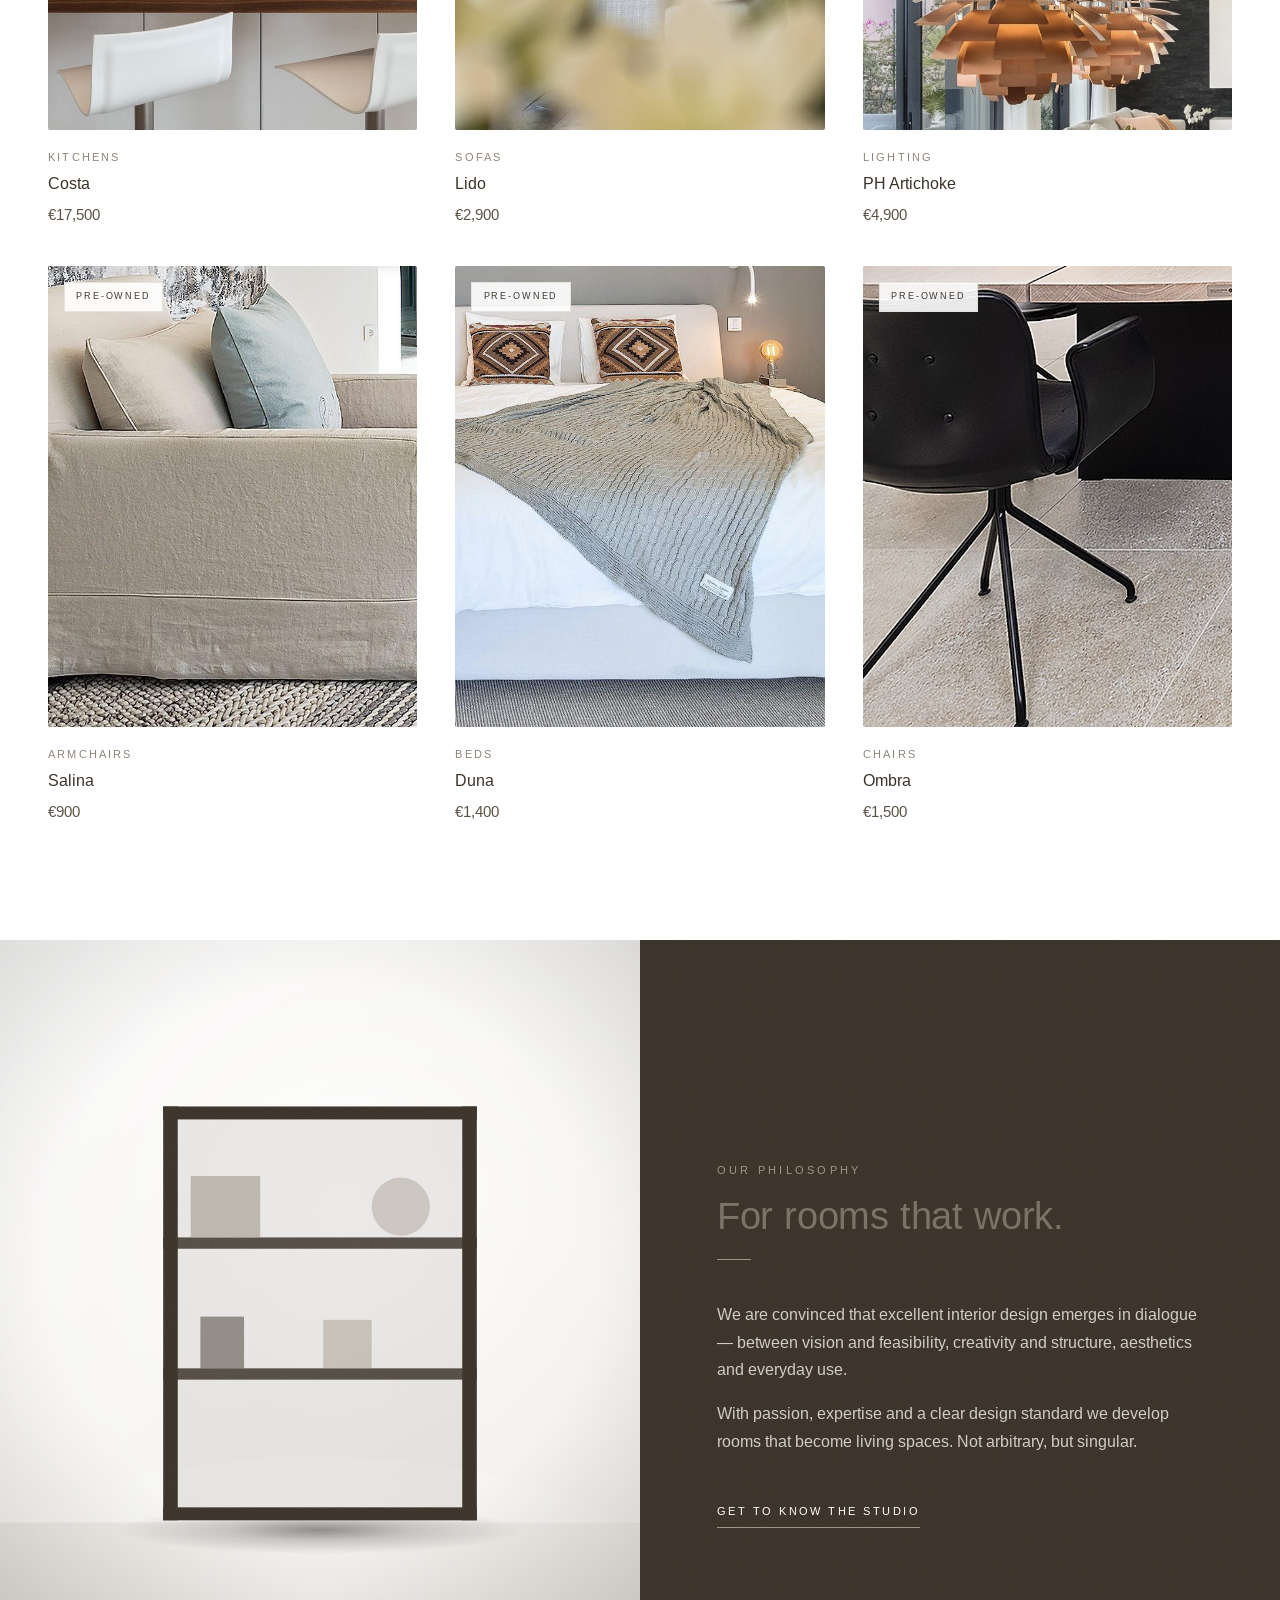
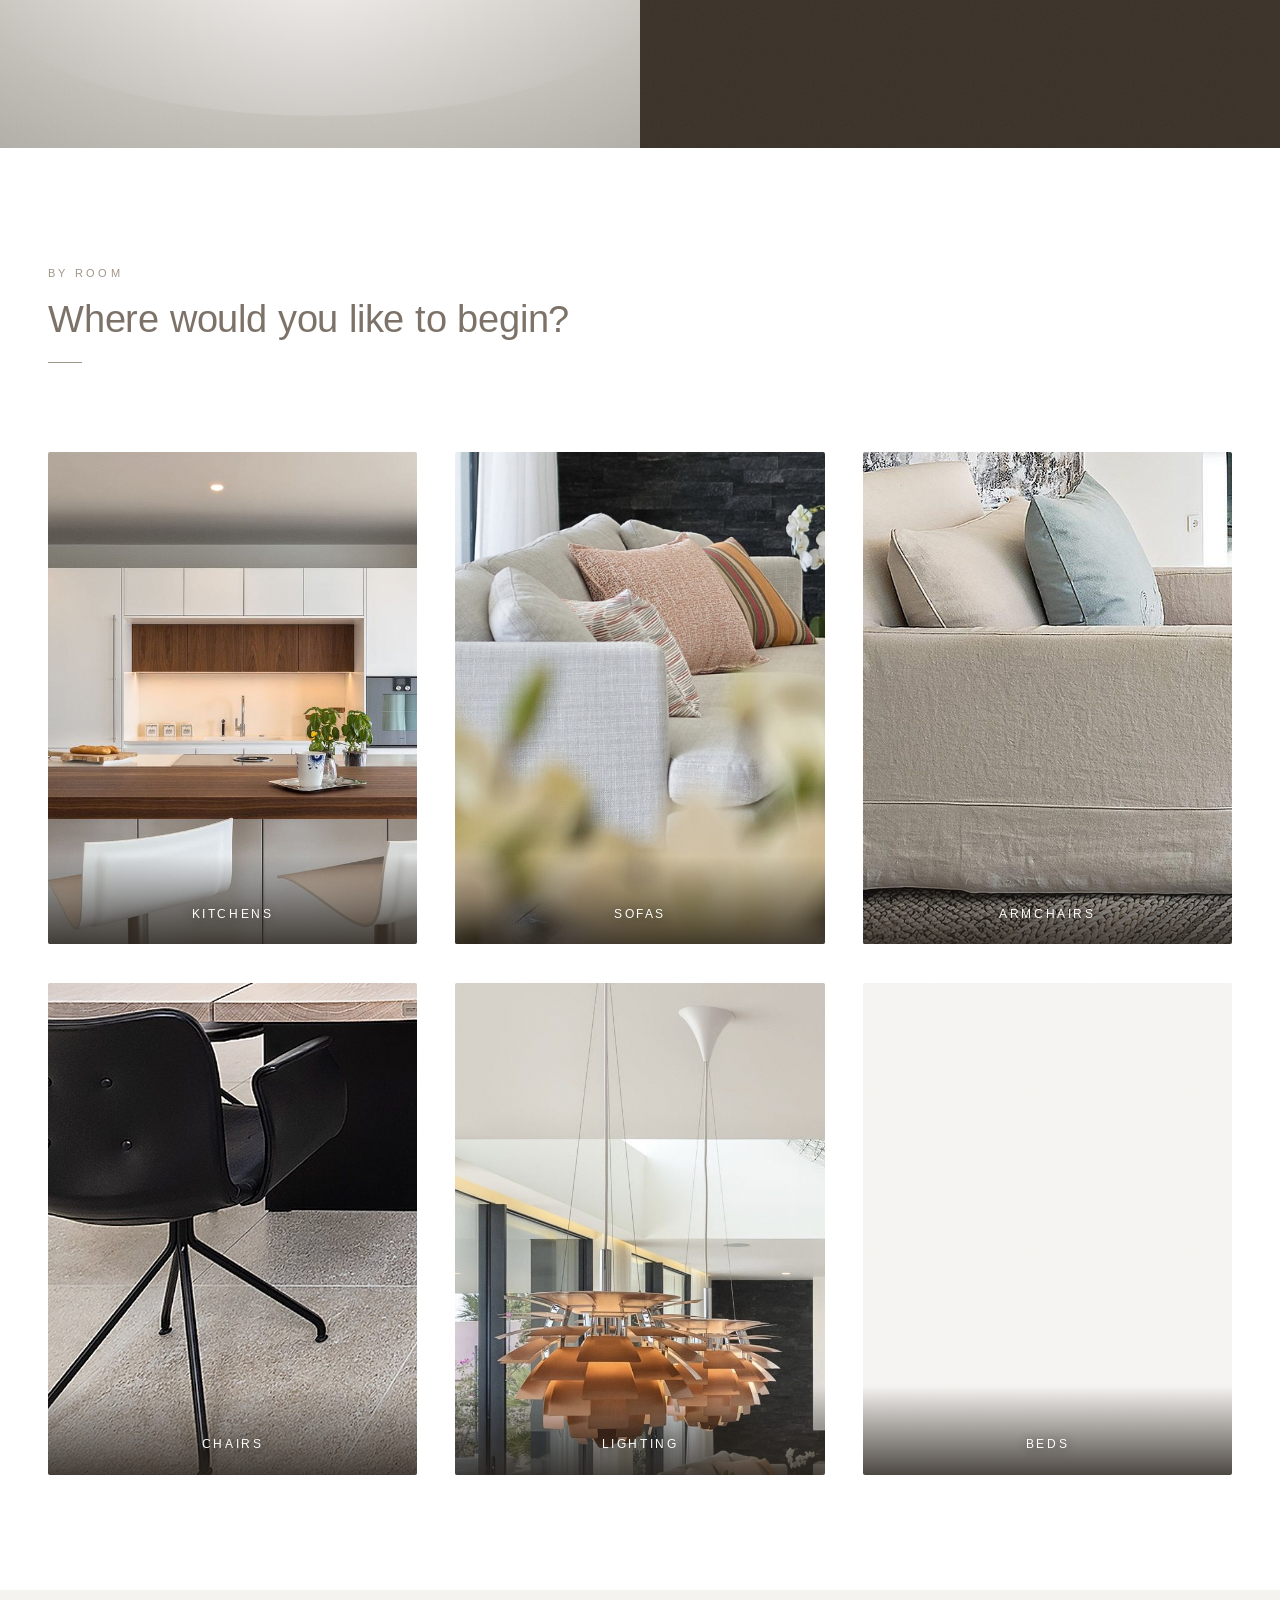
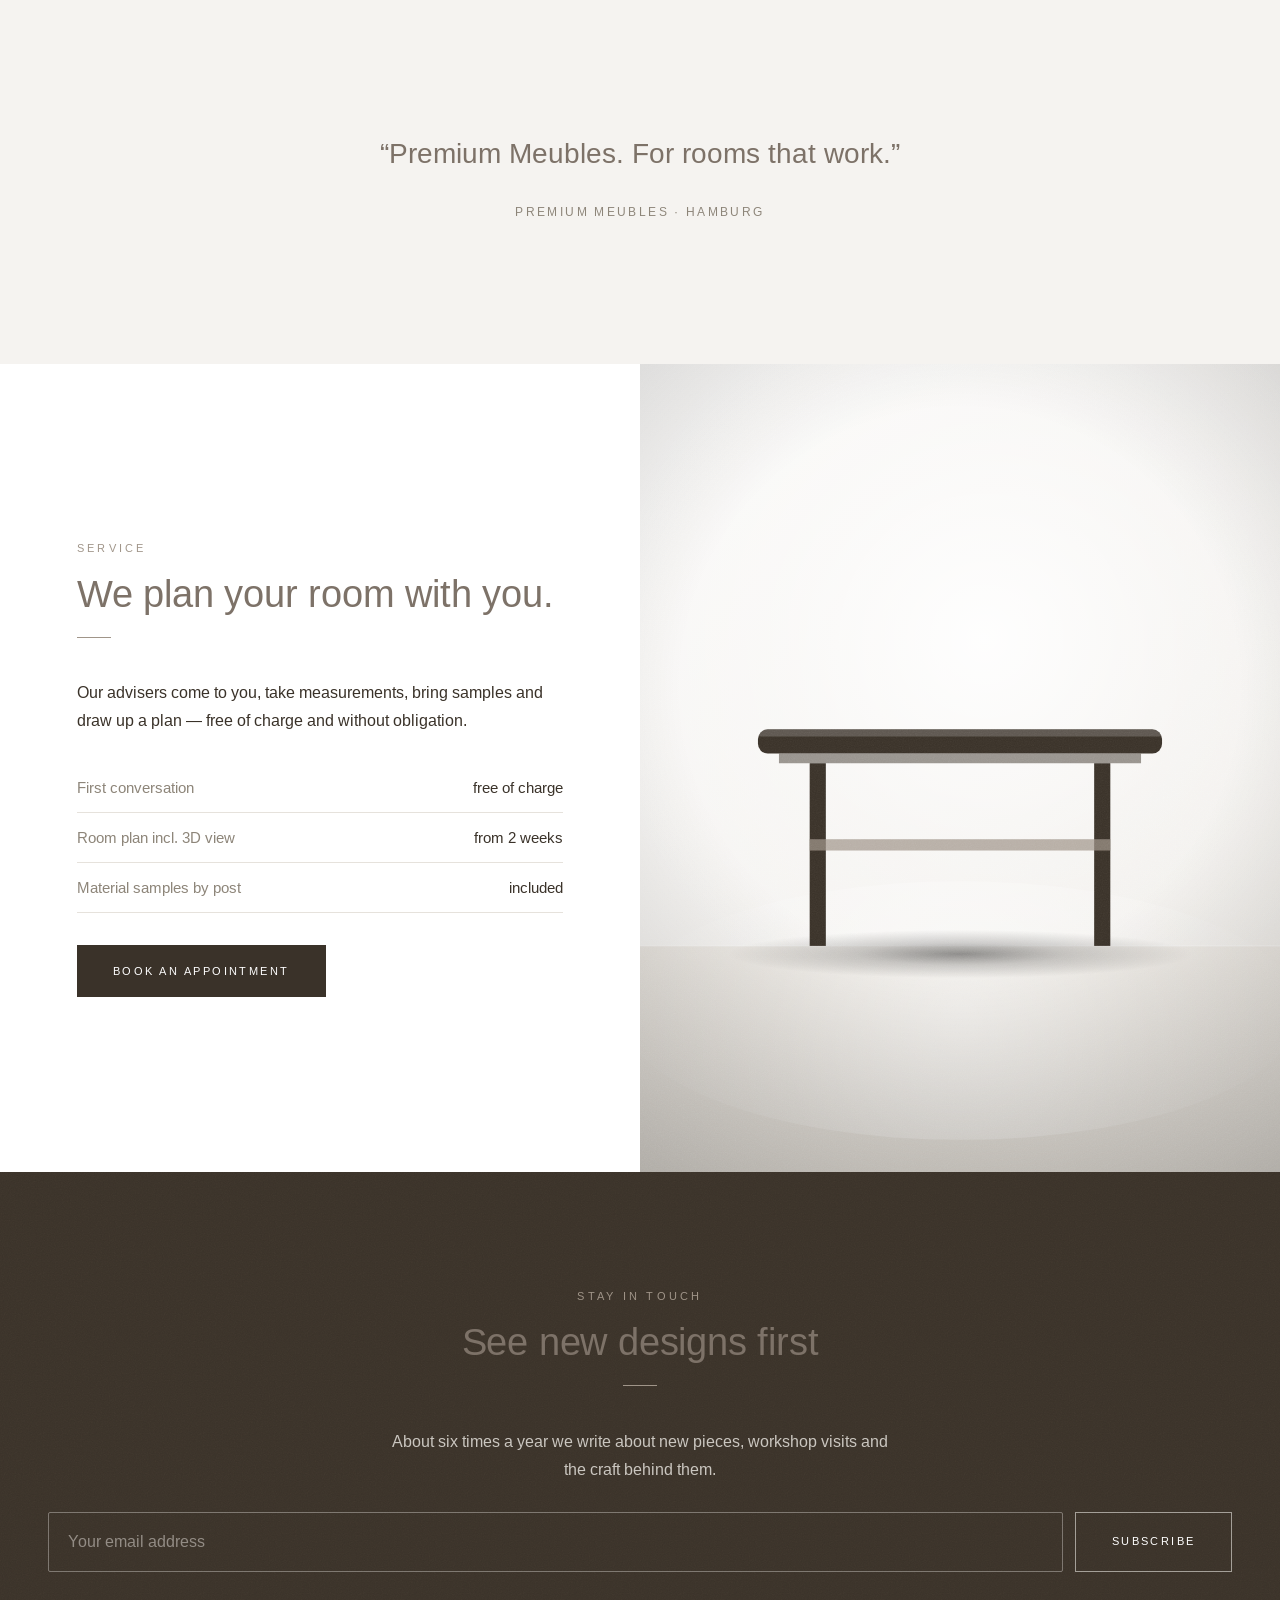
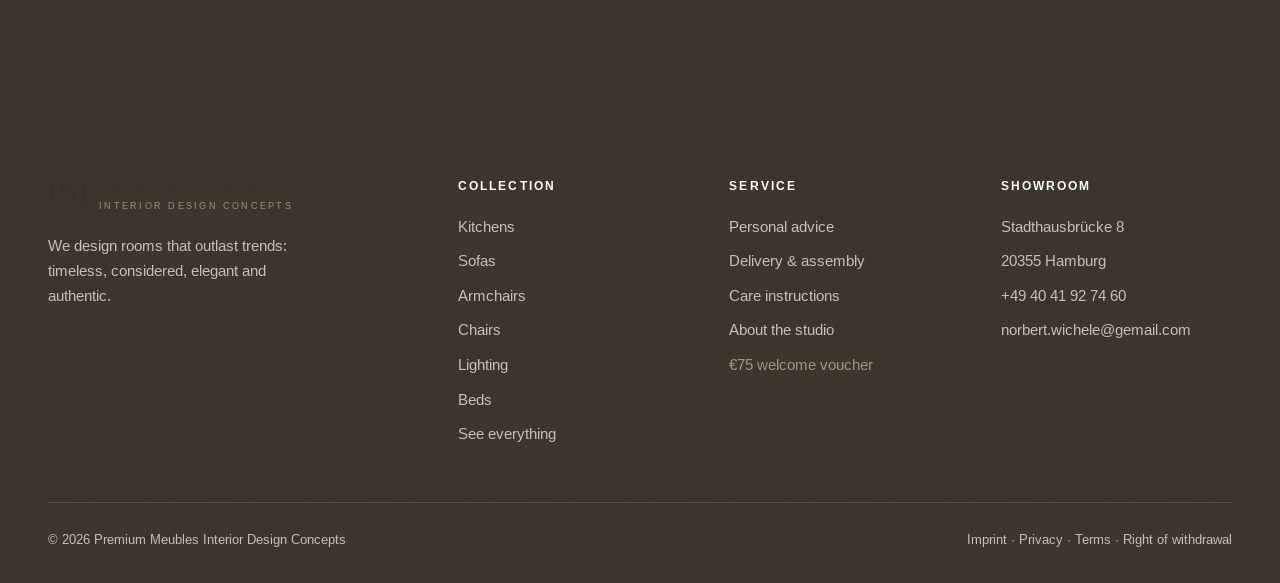
==== commit 16b1a419: "Umbenennung: Studio Lusso wird Premium Meubles Der Name steht an 242 Stellen — in allen vier Sprache" ====
--- a/index.html
+++ b/index.html
@@ -3,34 +3,34 @@
 <head>
 <meta charset="utf-8">
 <meta name="viewport" content="width=device-width, initial-scale=1">
-<title data-i18n="title.home">Studio Lusso — Luxusmöbel und Leuchten aus zweiter Hand</title>
-<meta name="description" data-i18n-content="desc.home" content="Studio Lusso verkauft ausgesuchte Luxusmöbel und Leuchten aus zweiter Hand: Sofas, Sessel, Tische und Leuchten als geprüfte Einzelstücke. Persönliche Beratung und Lieferung bis in den Raum.">
+<title data-i18n="title.home">Premium Meubles — Luxusmöbel und Leuchten aus zweiter Hand</title>
+<meta name="description" data-i18n-content="desc.home" content="Premium Meubles verkauft ausgesuchte Luxusmöbel und Leuchten aus zweiter Hand: Sofas, Sessel, Tische und Leuchten als geprüfte Einzelstücke. Persönliche Beratung und Lieferung bis in den Raum.">
 <link rel="preconnect" href="https://fonts.googleapis.com">
 <link rel="preconnect" href="https://fonts.gstatic.com" crossorigin>
 <link href="https://fonts.googleapis.com/css2?family=Arimo:wght@400;500;700&family=Bodoni+Moda:opsz,wght@6..96,400;6..96,500&display=swap" rel="stylesheet">
 <link rel="stylesheet" href="assets/css/style.css">
 <!-- kopfdaten:anfang (wird von tools/build.js geschrieben) -->
-<link rel="canonical" href="https://www.studio-lusso.de/">
+<link rel="canonical" href="https://www.premium-meubles.de/">
 <meta name="robots" content="index, follow, max-image-preview:large">
 
 <!-- Vorschau beim Teilen (WhatsApp, Facebook, LinkedIn, Signal …) -->
 <meta property="og:type" content="website">
-<meta property="og:site_name" content="Studio Lusso">
+<meta property="og:site_name" content="Premium Meubles">
 <meta property="og:locale" content="de_DE">
 <meta property="og:locale:alternate" content="en_GB">
 <meta property="og:locale:alternate" content="fr_FR">
 <meta property="og:locale:alternate" content="es_ES">
-<meta property="og:title" content="Studio Lusso — Luxusmöbel und Leuchten aus zweiter Hand">
-<meta property="og:description" content="Studio Lusso verkauft ausgesuchte Luxusmöbel und Leuchten aus zweiter Hand: Sofas, Sessel, Tische und Leuchten als geprüfte Einzelstücke. Persönliche Beratung und Lieferung bis in den Raum.">
-<meta property="og:url" content="https://www.studio-lusso.de/">
-<meta property="og:image" content="https://www.studio-lusso.de/assets/img/og-studio-lusso.jpg">
+<meta property="og:title" content="Premium Meubles — Luxusmöbel und Leuchten aus zweiter Hand">
+<meta property="og:description" content="Premium Meubles verkauft ausgesuchte Luxusmöbel und Leuchten aus zweiter Hand: Sofas, Sessel, Tische und Leuchten als geprüfte Einzelstücke. Persönliche Beratung und Lieferung bis in den Raum.">
+<meta property="og:url" content="https://www.premium-meubles.de/">
+<meta property="og:image" content="https://www.premium-meubles.de/assets/img/og-premium-meubles.jpg">
 <meta property="og:image:width" content="1200">
 <meta property="og:image:height" content="630">
-<meta property="og:image:alt" content="Studio Lusso — Gute Stücke aus zweiter Hand.">
+<meta property="og:image:alt" content="Premium Meubles — Gute Stücke aus zweiter Hand.">
 <meta name="twitter:card" content="summary_large_image">
-<meta name="twitter:title" content="Studio Lusso — Luxusmöbel und Leuchten aus zweiter Hand">
-<meta name="twitter:description" content="Studio Lusso verkauft ausgesuchte Luxusmöbel und Leuchten aus zweiter Hand: Sofas, Sessel, Tische und Leuchten als geprüfte Einzelstücke. Persönliche Beratung und Lieferung bis in den Raum.">
-<meta name="twitter:image" content="https://www.studio-lusso.de/assets/img/og-studio-lusso.jpg">
+<meta name="twitter:title" content="Premium Meubles — Luxusmöbel und Leuchten aus zweiter Hand">
+<meta name="twitter:description" content="Premium Meubles verkauft ausgesuchte Luxusmöbel und Leuchten aus zweiter Hand: Sofas, Sessel, Tische und Leuchten als geprüfte Einzelstücke. Persönliche Beratung und Lieferung bis in den Raum.">
+<meta name="twitter:image" content="https://www.premium-meubles.de/assets/img/og-premium-meubles.jpg">
 
 <!-- Signet und Farbe der Adresszeile. Relative Pfade, damit die
      Seite auch in einem Unterordner liegen darf (etwa GitHub Pages). -->
@@ -44,12 +44,12 @@
 <script type="application/ld+json">{
   "@context": "https://schema.org",
   "@type": "FurnitureStore",
-  "@id": "https://www.studio-lusso.de/#haus",
-  "name": "Studio Lusso",
-  "description": "Studio Lusso verkauft ausgesuchte Luxusmöbel und Leuchten aus zweiter Hand: Sofas, Sessel, Tische und Leuchten als geprüfte Einzelstücke. Persönliche Beratung und Lieferung bis in den Raum.",
-  "url": "https://www.studio-lusso.de/",
-  "image": "https://www.studio-lusso.de/assets/img/og-studio-lusso.jpg",
-  "logo": "https://www.studio-lusso.de/assets/icon-512.png",
+  "@id": "https://www.premium-meubles.de/#haus",
+  "name": "Premium Meubles",
+  "description": "Premium Meubles verkauft ausgesuchte Luxusmöbel und Leuchten aus zweiter Hand: Sofas, Sessel, Tische und Leuchten als geprüfte Einzelstücke. Persönliche Beratung und Lieferung bis in den Raum.",
+  "url": "https://www.premium-meubles.de/",
+  "image": "https://www.premium-meubles.de/assets/img/og-premium-meubles.jpg",
+  "logo": "https://www.premium-meubles.de/assets/icon-512.png",
   "telephone": "+49 40 41 92 74 60",
   "email": "norbert.wichele@gemail.com",
   "priceRange": "€€€",
@@ -71,9 +71,9 @@
 <script type="application/ld+json">{
   "@context": "https://schema.org",
   "@type": "WebSite",
-  "@id": "https://www.studio-lusso.de/#website",
-  "url": "https://www.studio-lusso.de/",
-  "name": "Studio Lusso",
+  "@id": "https://www.premium-meubles.de/#website",
+  "url": "https://www.premium-meubles.de/",
+  "name": "Premium Meubles",
   "inLanguage": [
     "de",
     "en",
@@ -81,13 +81,13 @@
     "es"
   ],
   "publisher": {
-    "@id": "https://www.studio-lusso.de/#haus"
+    "@id": "https://www.premium-meubles.de/#haus"
   },
   "potentialAction": {
     "@type": "SearchAction",
     "target": {
       "@type": "EntryPoint",
-      "urlTemplate": "https://www.studio-lusso.de/kollektion.html?suche={search_term_string}"
+      "urlTemplate": "https://www.premium-meubles.de/kollektion.html?suche={search_term_string}"
     },
     "query-input": "required name=search_term_string"
   }
@@ -100,7 +100,7 @@
   <style>.reveal { opacity: 1 !important; transform: none !important; }</style>
   <div class="topbar">Showroom Hamburg · Beratung nach Vereinbarung unter +49 40 41 92 74 60</div>
   <header class="header"><div class="wrap header__inner">
-    <a class="logo" href="index.html"><span class="logo__mark">SL</span><span class="logo__name">Studio Lusso<small>Interior Design Concepts</small></span></a>
+    <a class="logo" href="index.html"><span class="logo__mark">PM</span><span class="logo__name">Premium Meubles<small>Interior Design Concepts</small></span></a>
     <nav class="nav-static">
       <a href="index.html" class="is-active">Startseite</a>
       <a href="kollektion.html">Kollektion</a>
@@ -114,7 +114,7 @@
 <main>
   <section class="hero">
     <div class="hero__bg" id="hero-art">
-      <span class="hero__caption caption"><b>/ Studio Lusso</b> Material Inspiration</span>
+      <span class="hero__caption caption"><b>/ Premium Meubles</b> Material Inspiration</span>
     </div>
     <div class="hero__content">
       <span class="eyebrow" data-i18n="home.hero.eyebrow">Interior Design Concepts</span>
@@ -177,8 +177,8 @@
   <section class="section" style="background:var(--paper-2)">
     <div class="wrap center">
       <blockquote class="quote reveal">
-        <span data-i18n="home.quote">„Studio Lusso. Für Räume, die wirken.“</span>
-        <cite data-i18n="home.quote.cite">Studio Lusso · Hamburg</cite>
+        <span data-i18n="home.quote">„Premium Meubles. Für Räume, die wirken.“</span>
+        <cite data-i18n="home.quote.cite">Premium Meubles · Hamburg</cite>
       </blockquote>
     </div>
   </section>
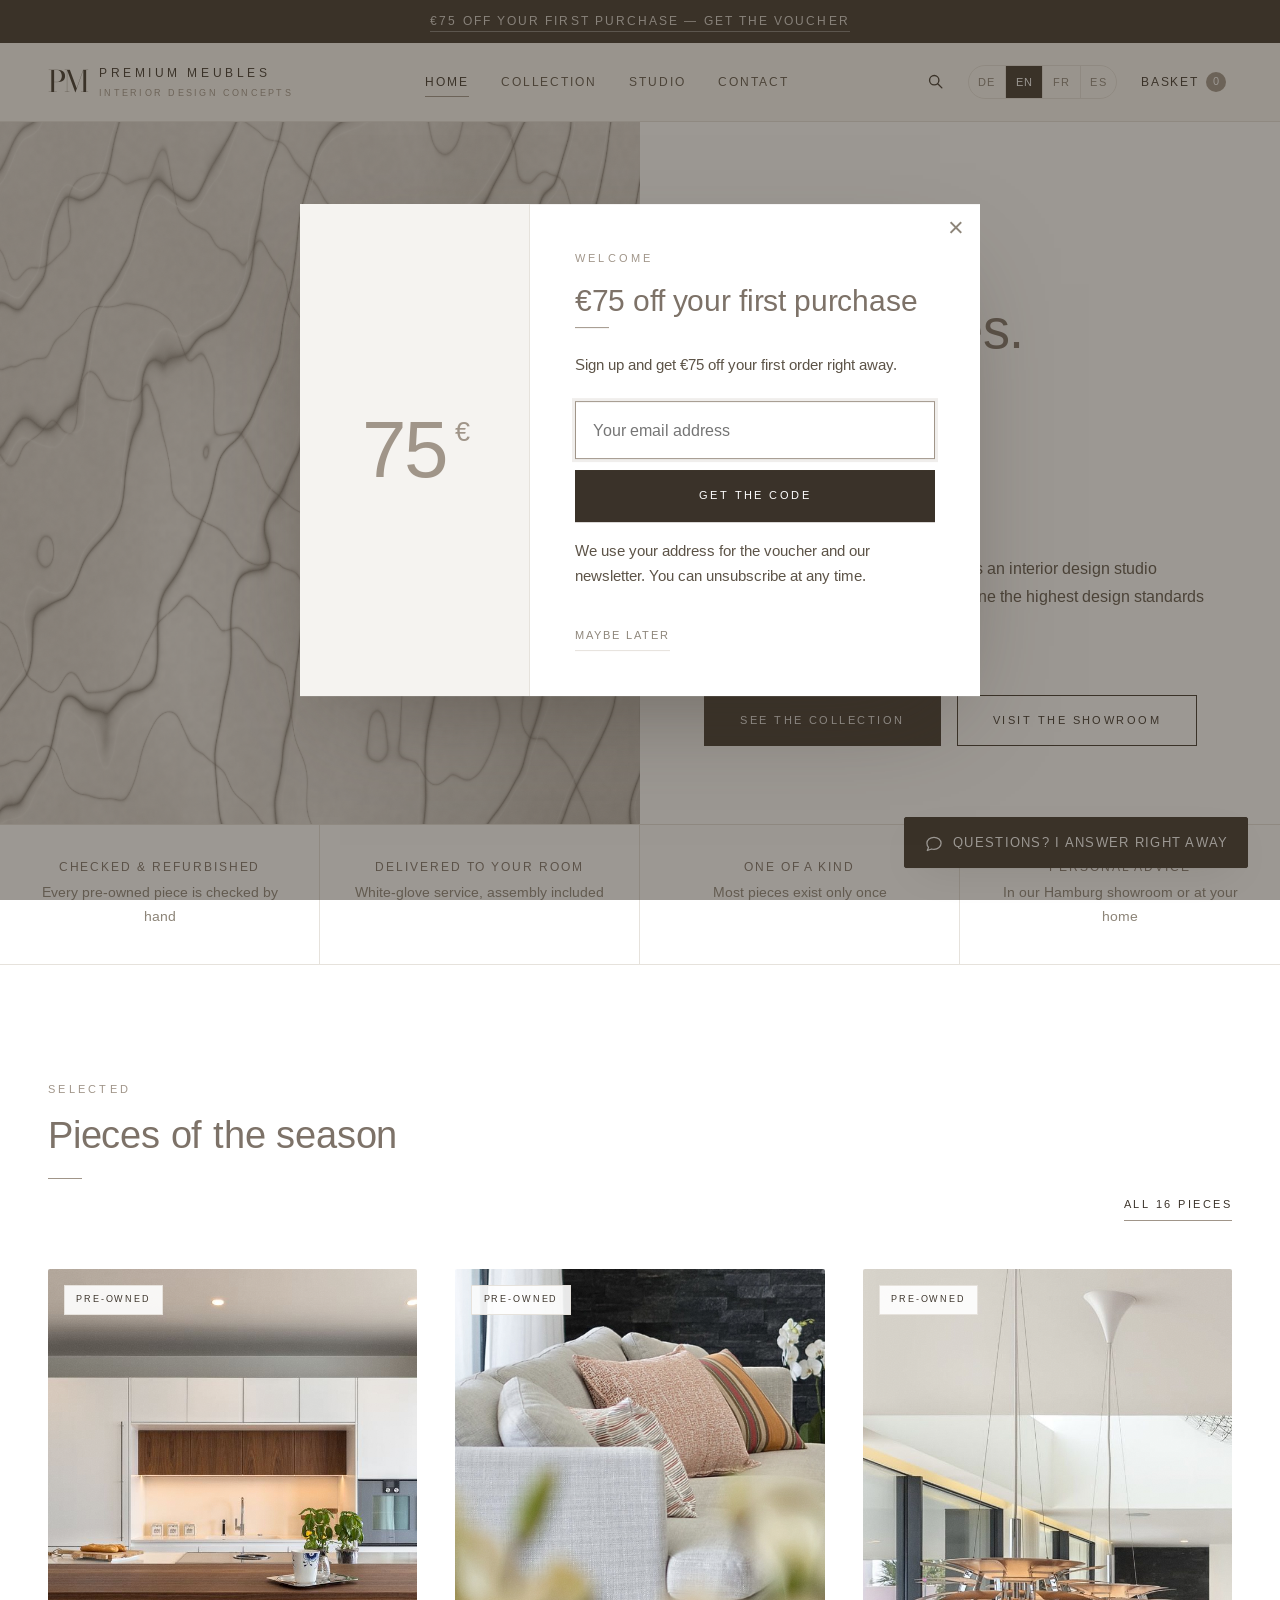
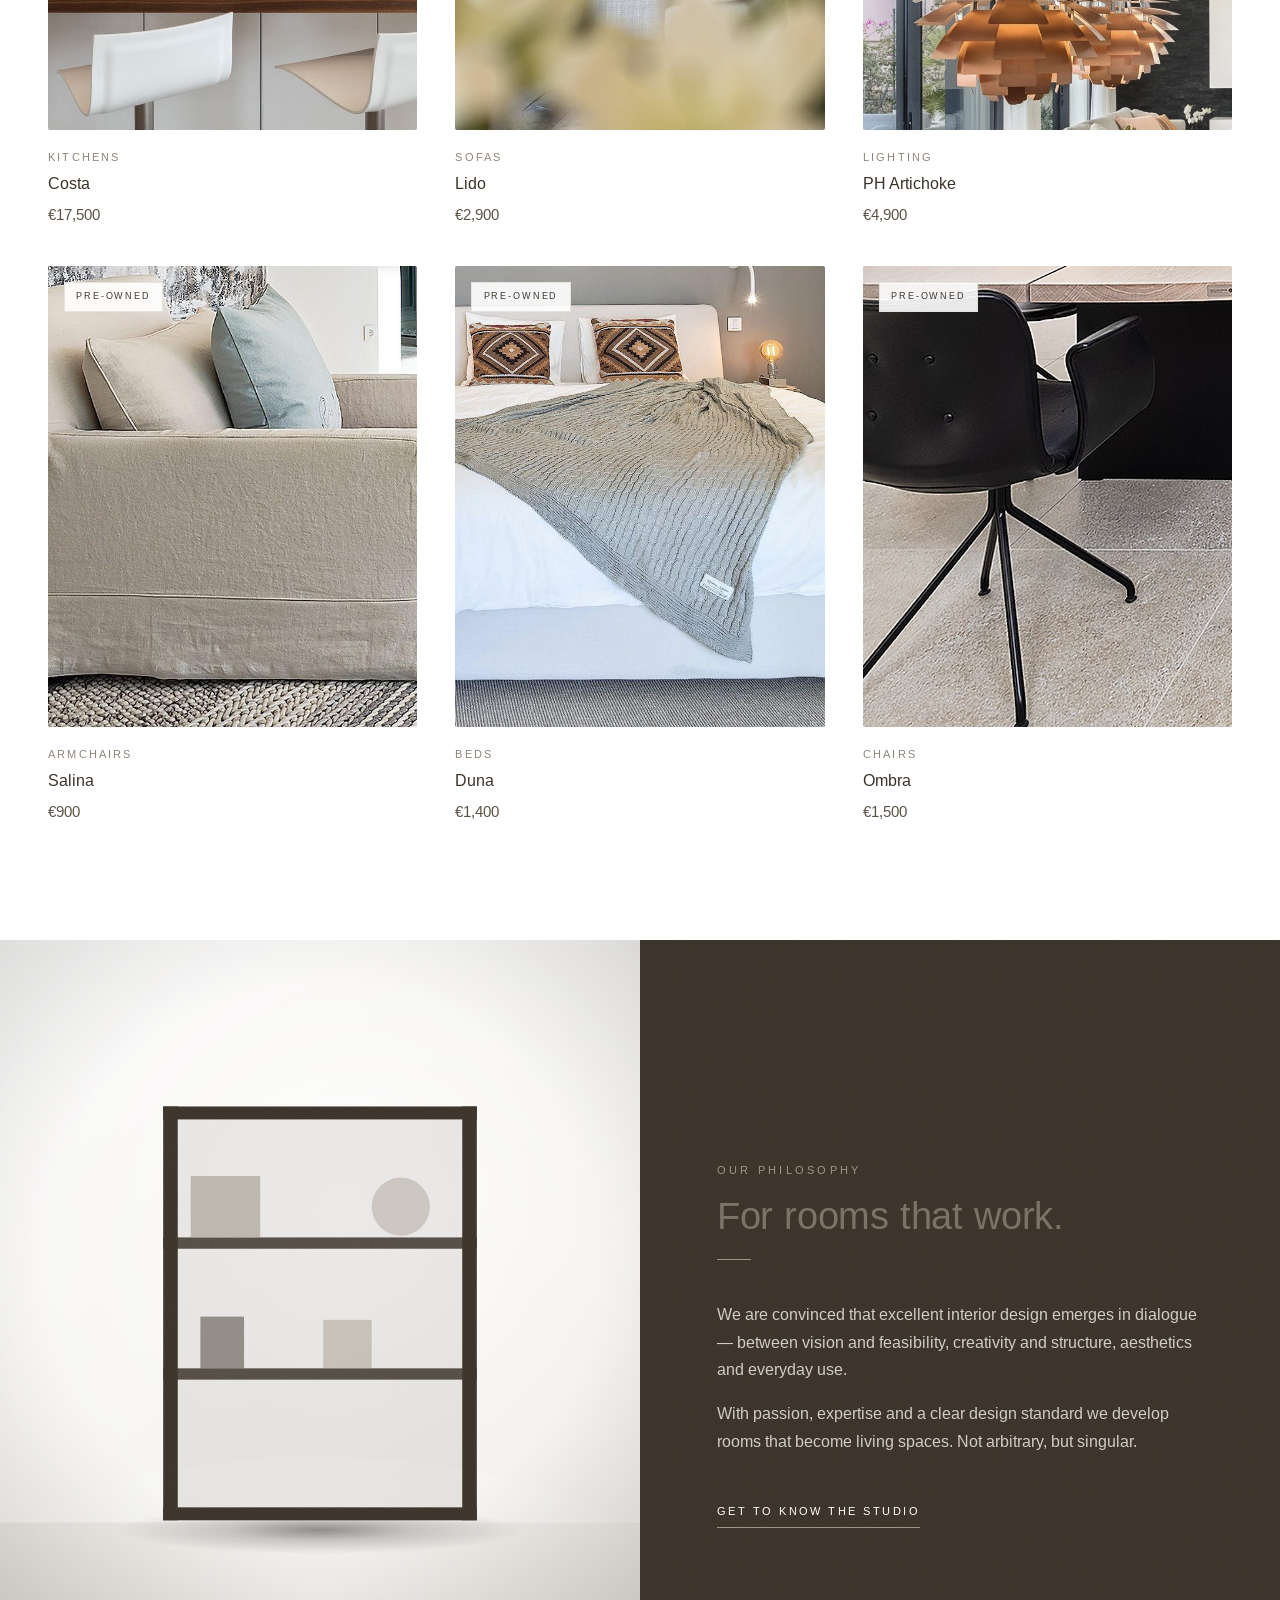
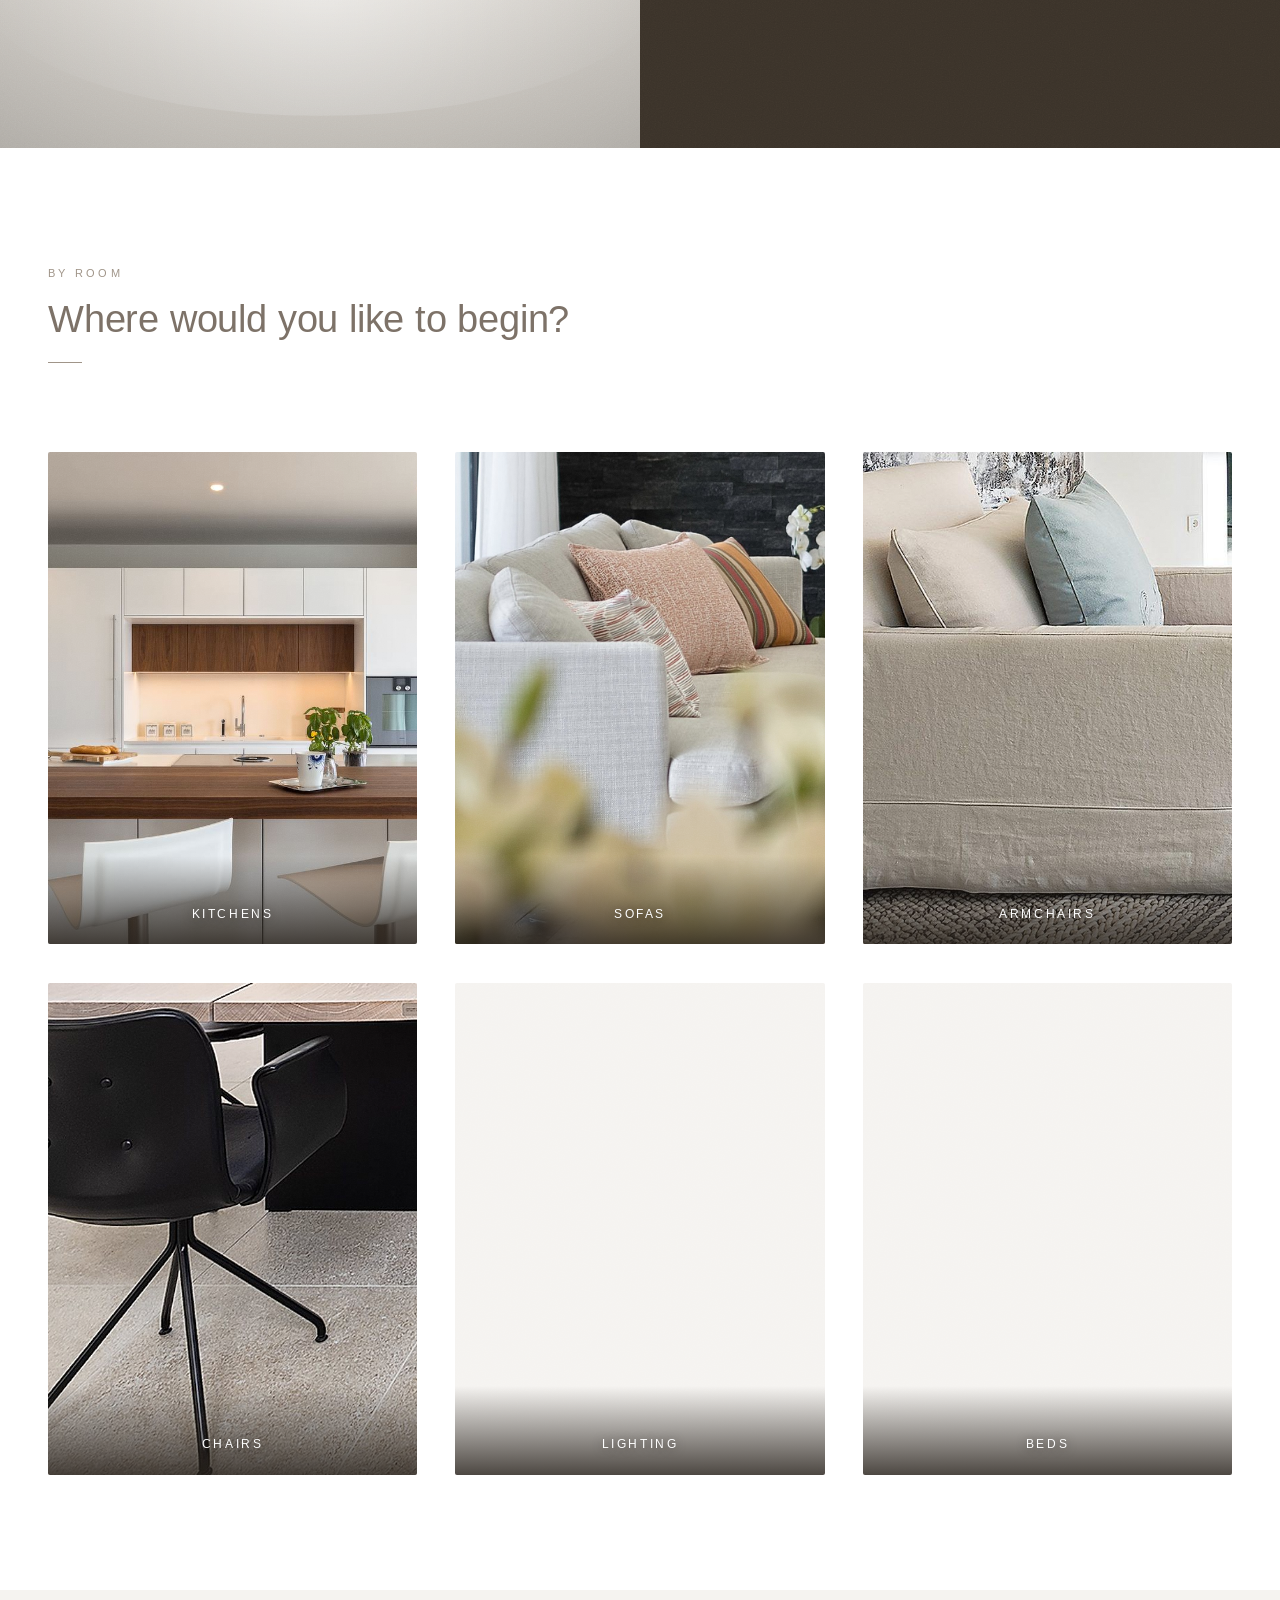
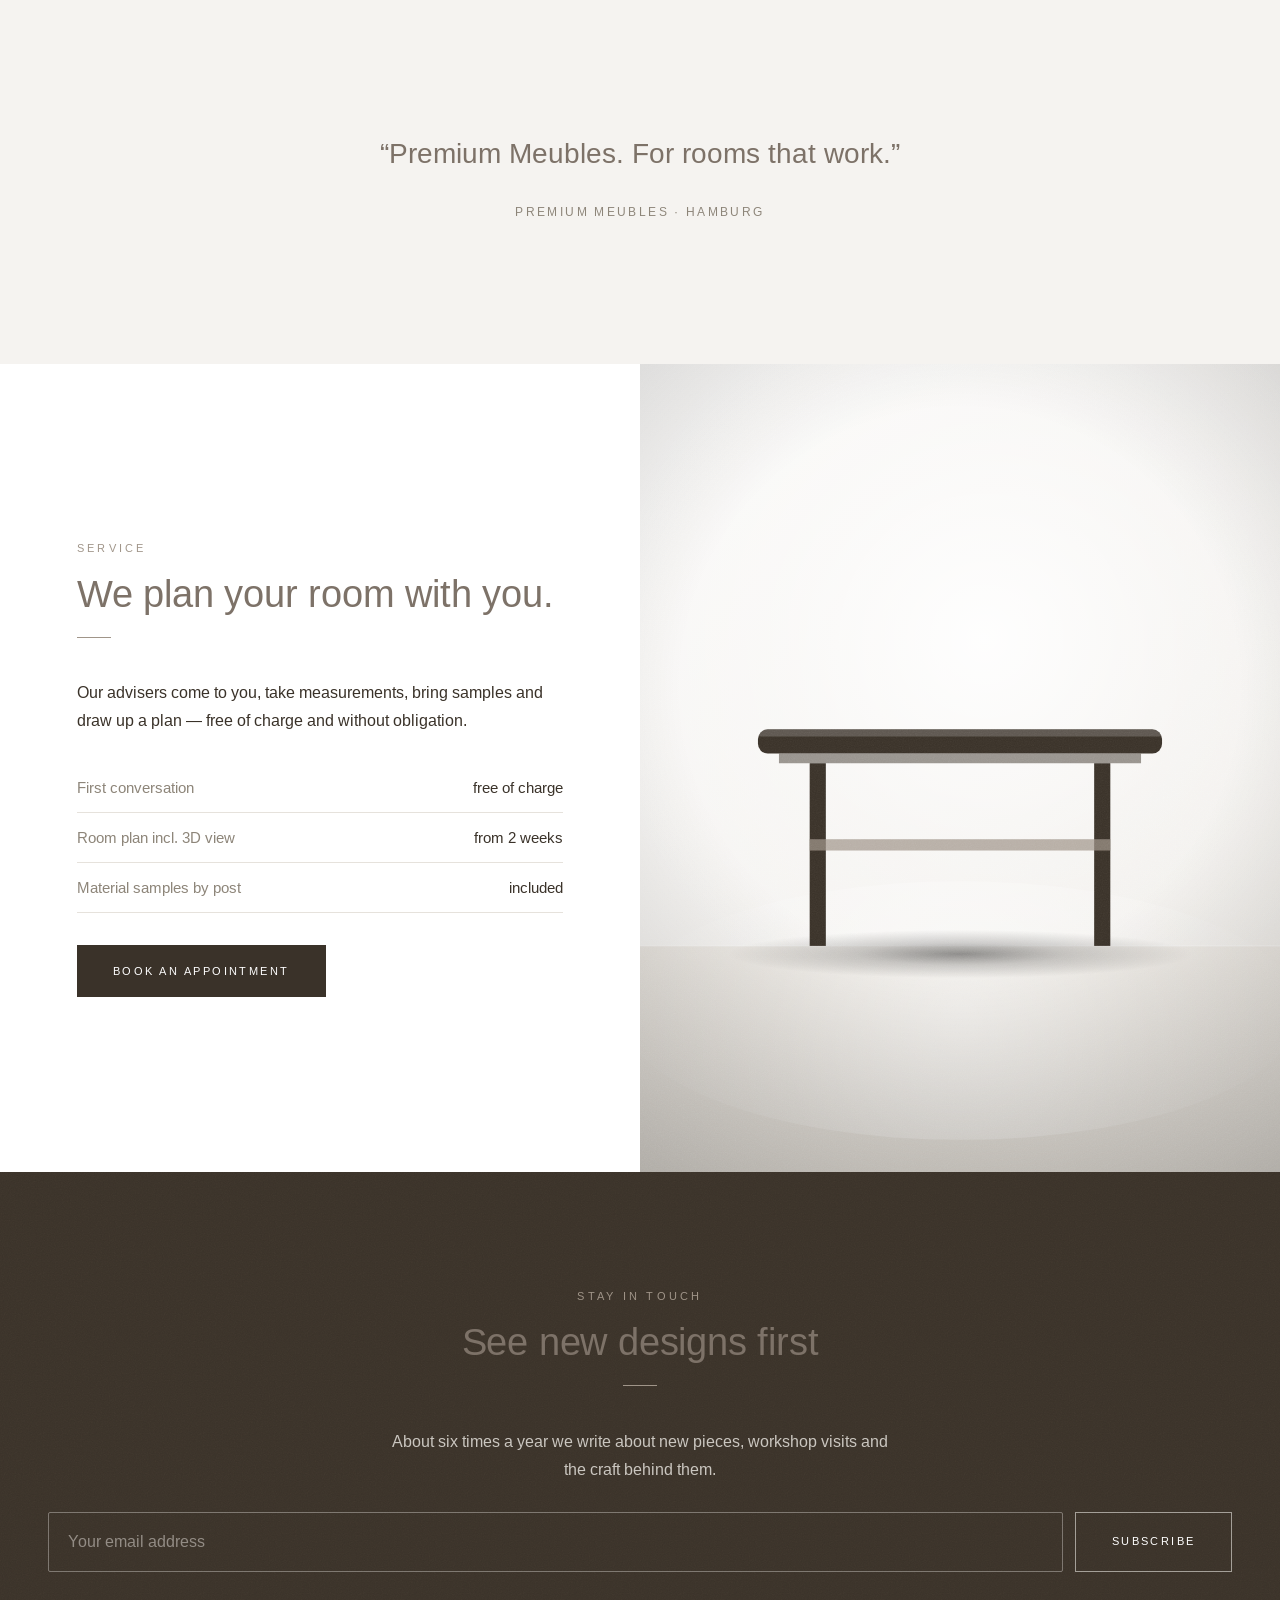
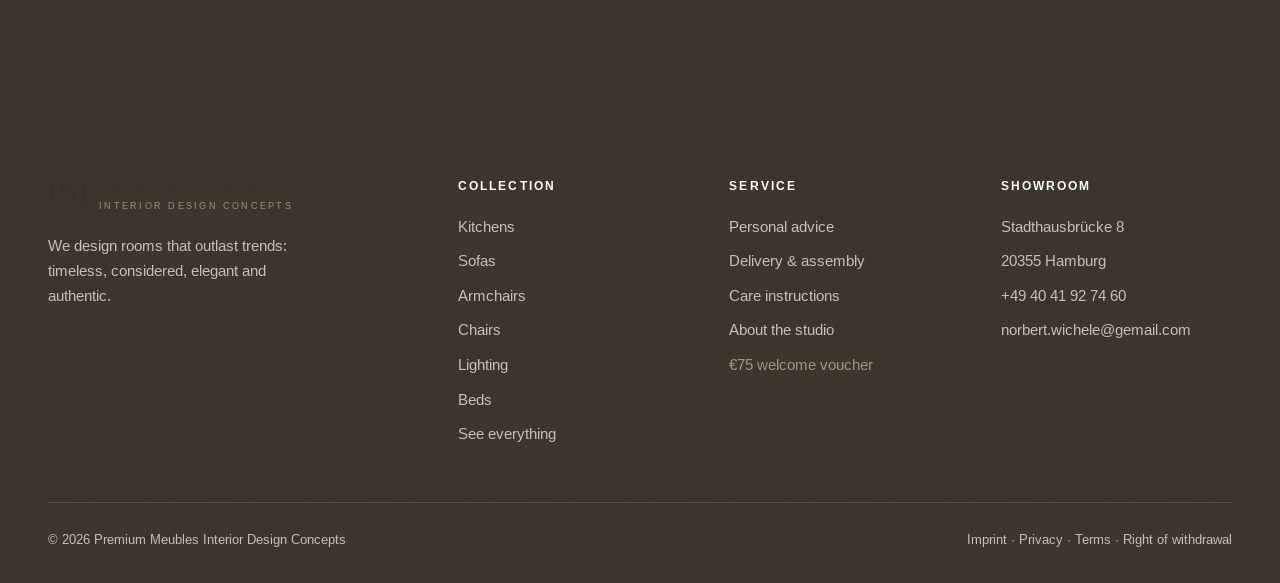
==== commit bf6006d0: "Fragen erleichtern, Formulare anschliessen, Verkauftes stehen lassen Drei Dinge, die zwischen Ansehe" ====
--- a/index.html
+++ b/index.html
@@ -205,7 +205,11 @@
       <h2 data-i18n="home.news.title">Neue Entwürfe zuerst sehen</h2>
           <span class="rule"></span>
       <p class="lede" style="margin-inline:auto;color:rgba(250,247,242,.75)" data-i18n="home.news.lede">Etwa sechs Mal im Jahr schreiben wir über neue Stücke, Werkstattbesuche und Einblicke ins Handwerk.</p>
-      <form data-demo>
+      <form data-demo name="neuheiten" method="POST" data-netlify="true" netlify-honeypot="firma">
+        <input type="hidden" name="form-name" value="neuheiten">
+        <p class="sr-only" aria-hidden="true">
+          <label>Bitte leer lassen <input name="firma" tabindex="-1" autocomplete="off"></label>
+        </p>
         <input type="email" name="email" required data-i18n-placeholder="home.news.placeholder" data-i18n-aria="home.news.placeholder" placeholder="Ihre E-Mail-Adresse" aria-label="Ihre E-Mail-Adresse">
         <button class="btn btn--light" type="submit" data-i18n="home.news.cta">Abonnieren</button>
         <div class="form-msg" data-msg hidden style="flex:1 1 100%;border-color:rgba(250,247,242,.4);background:rgba(250,247,242,.08)"></div>
--- a/assets/css/style.css
+++ b/assets/css/style.css
@@ -453,6 +453,22 @@
 /* Gebrauchte Stücke tragen ein zurückhaltendes Etikett — die Ware ist
    geprüft, das muss nicht schreien. */
 .card__tag--used { background: rgba(255,255,255,.9); color: var(--ink); border: 1px solid var(--line); }
+
+/* Verkauft: bleibt stehen, tritt aber zurück. Das Bild nimmt Farbe und
+   Kraft heraus, beim Darüberfahren kommt es zurück — so bleibt die
+   Aufnahme ansehbar, ohne mit dem zu wetteifern, was noch zu haben ist. */
+.card__tag--verkauft { background: var(--greige); color: var(--paper); }
+.card--verkauft .card__media img,
+.card--verkauft .card__media svg { filter: grayscale(.75); opacity: .72; }
+.card--verkauft:hover .card__media img,
+.card--verkauft:hover .card__media svg { filter: none; opacity: 1; }
+.card--verkauft .card__price { text-decoration: line-through; color: var(--greige); }
+
+.verkauft-kasten {
+  margin-top: 1.6rem; padding: 1.3rem 1.4rem;
+  background: var(--paper-2); border: 1px solid var(--line); border-radius: var(--radius);
+}
+.verkauft-kasten p { margin: .5rem 0 0; color: var(--ink-soft); }
 .card__quick {
   position: absolute; left: 1rem; right: 1rem; bottom: 1rem;
   opacity: 0; transform: translateY(10px);
@@ -641,6 +657,17 @@
   color: var(--ink-soft);
 }
 
+
+/* Fragen und Weitergeben — ruhig unter dem Kaufen-Knopf, damit sie
+   niemanden vom Kauf ablenken, aber ohne Suchen zu finden sind. */
+.pdp__ask {
+  display: flex; flex-wrap: wrap; gap: 1.4rem;
+  margin-top: 1.2rem; font-size: .88rem;
+}
+.pdp__ask button.link-underline {
+  border: 0; background: none; padding: 0; cursor: pointer;
+  font: inherit; color: inherit;
+}
 
 .pdp__main { aspect-ratio: 1/1; background: var(--paper-2); border-radius: var(--radius); overflow: hidden; }
 .pdp__main svg, .pdp__main img { width: 100%; height: 100%; object-fit: cover; }
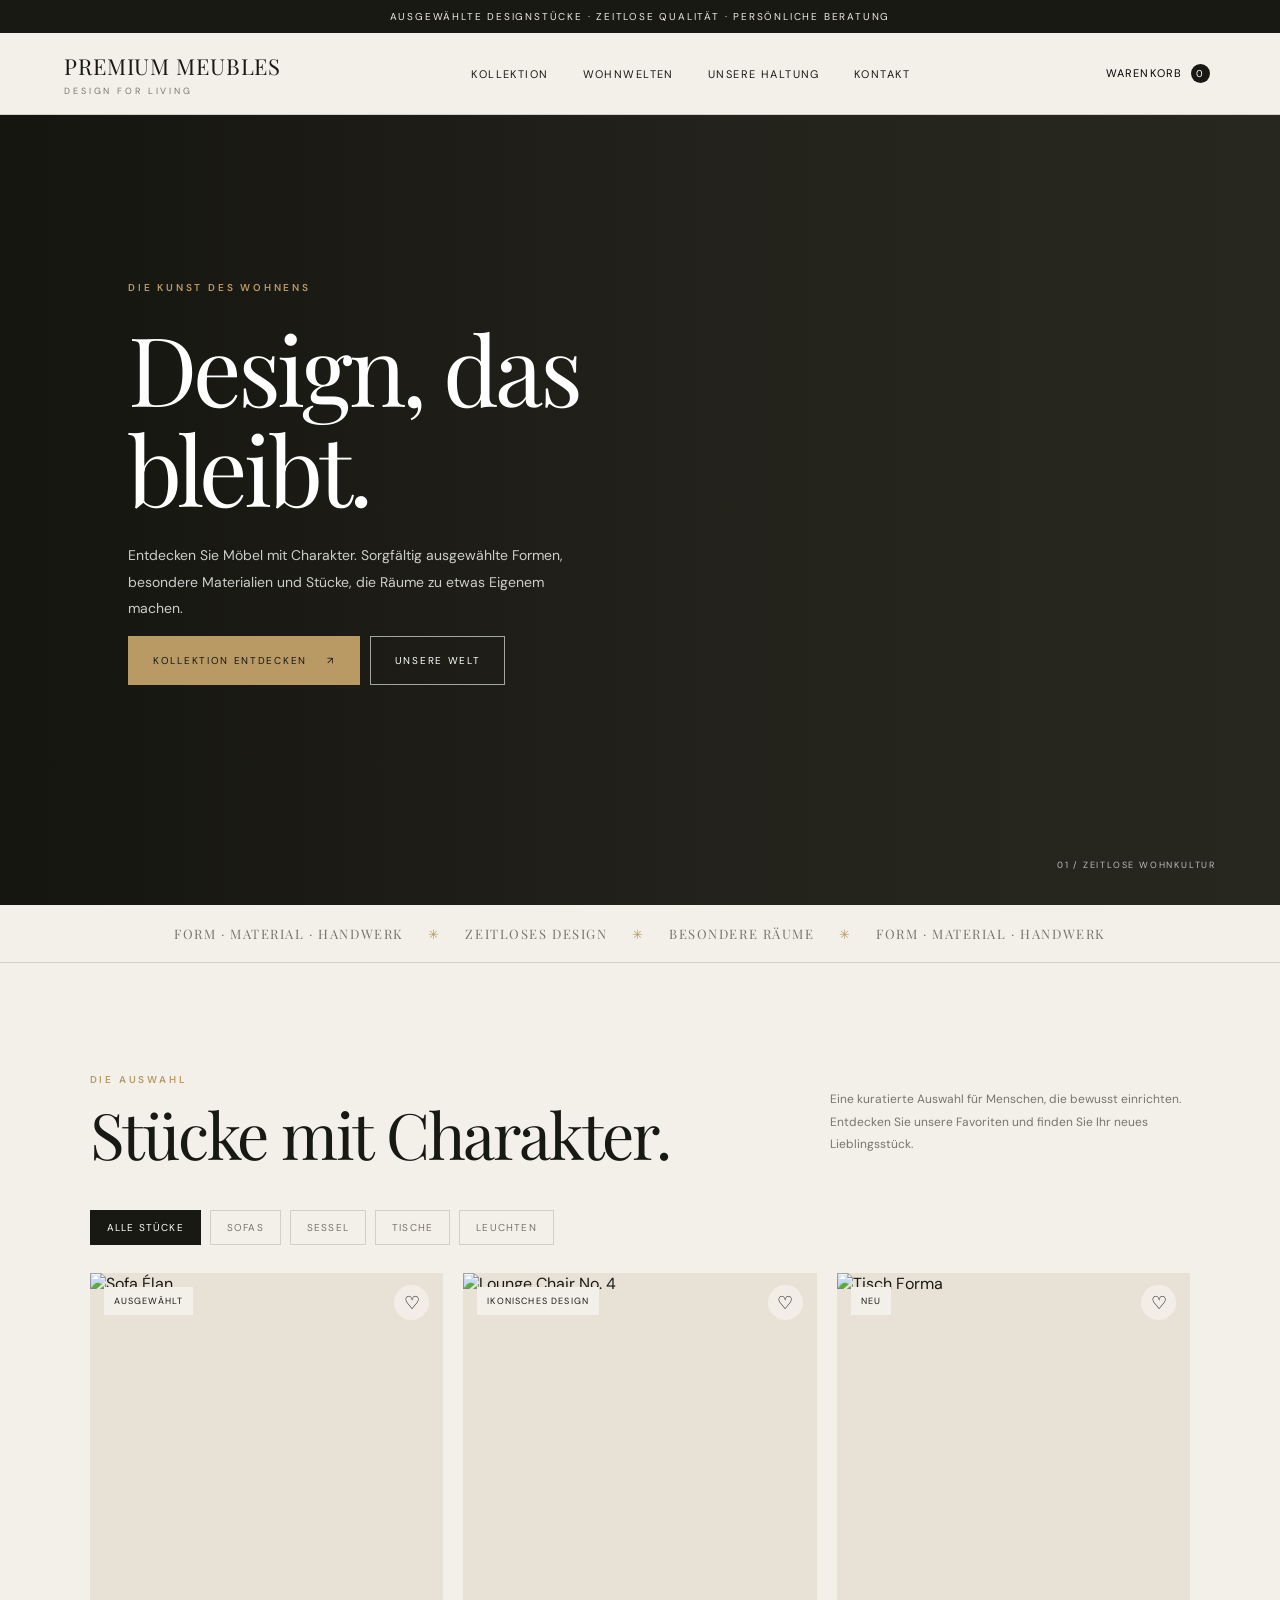
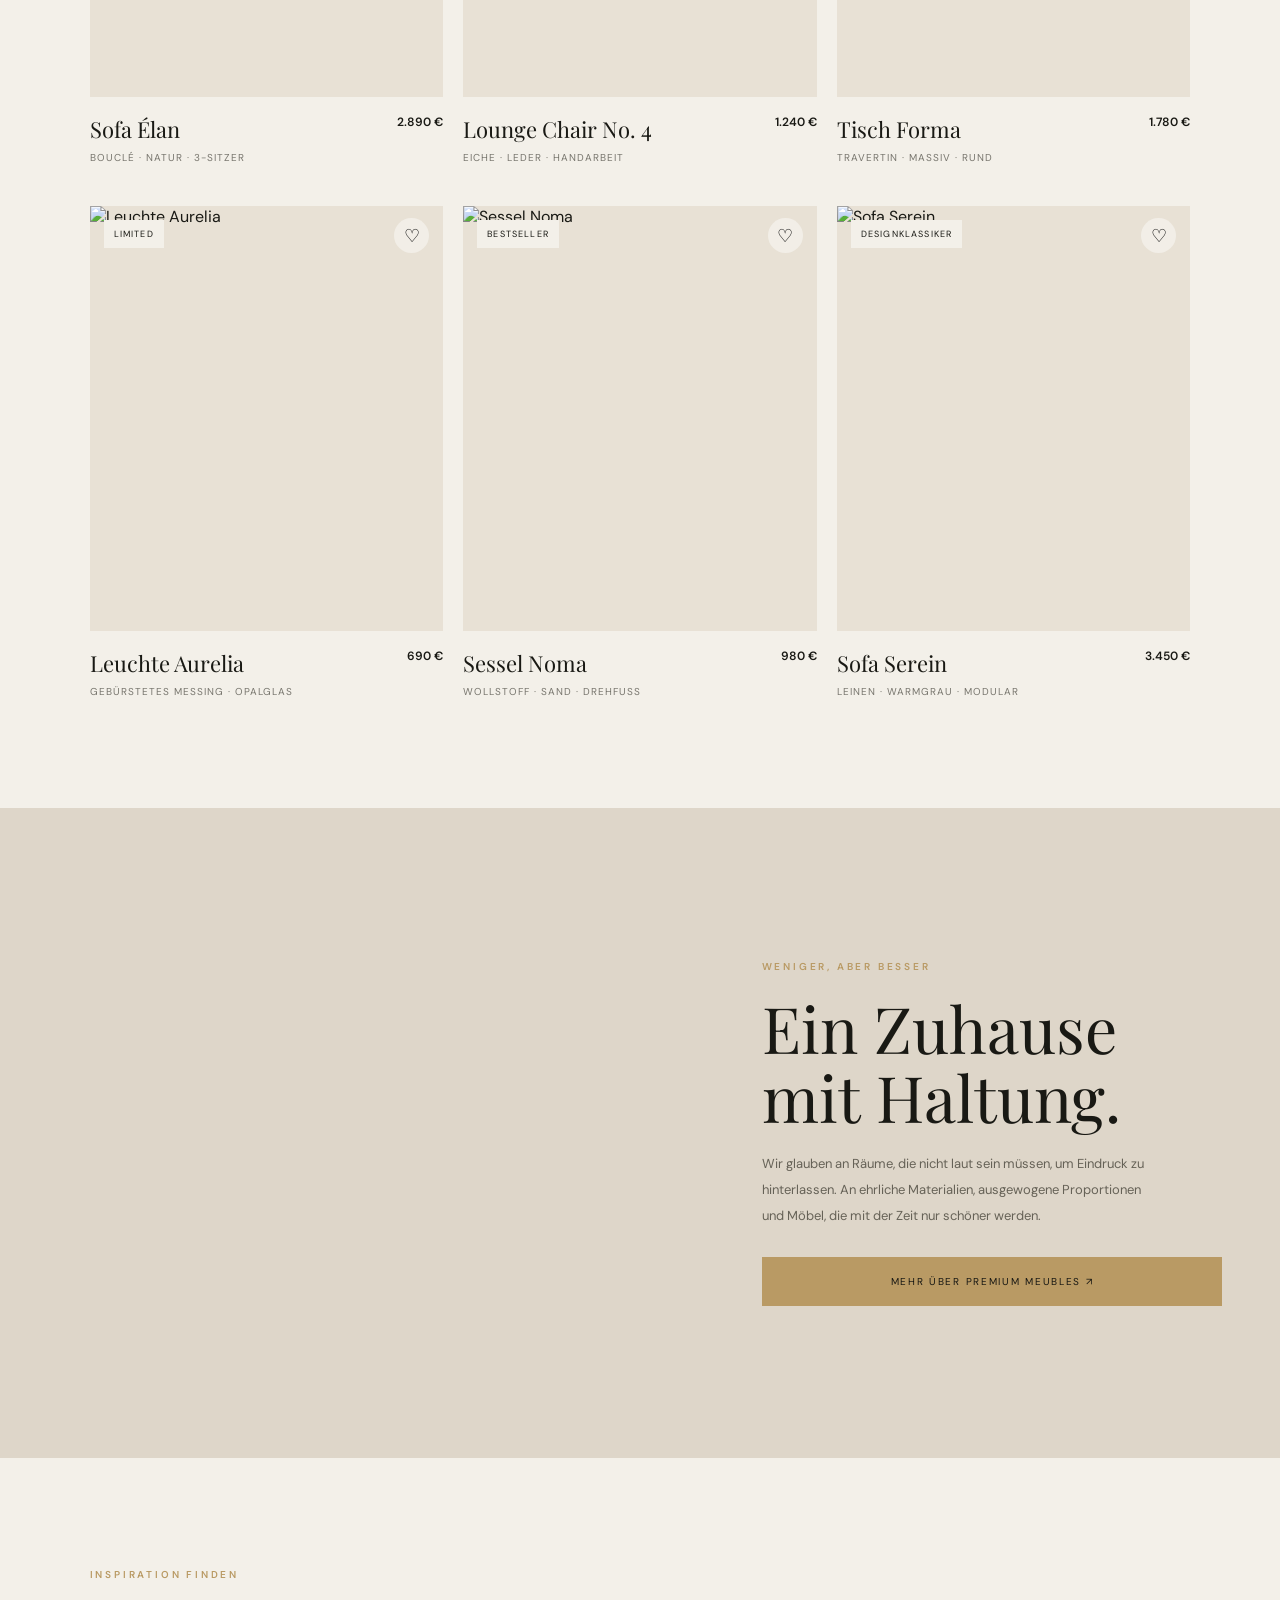
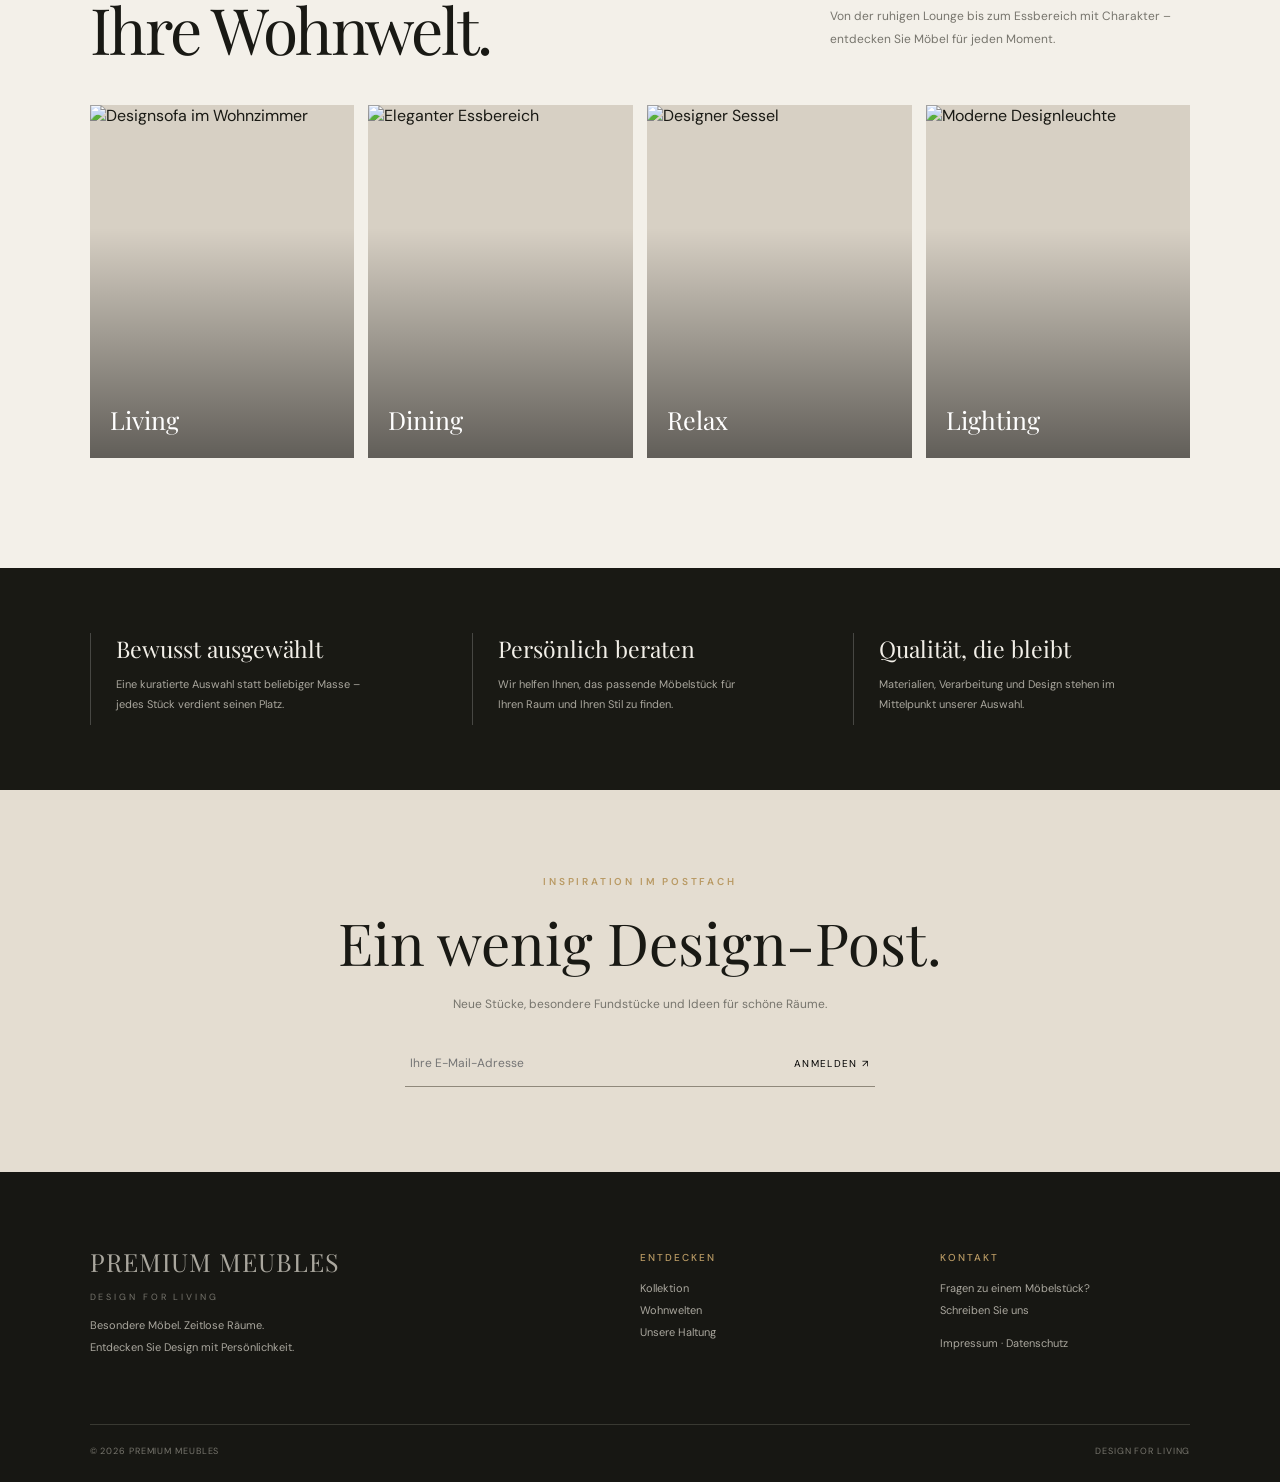
==== commit 598dd1f1: "Create completely redesigned Premium Meubles luxury storefront" ====
--- a/index.html
+++ b/index.html
@@ -2,257 +2,71 @@
 <html lang="de">
 <head>
 <meta charset="utf-8">
-<meta name="viewport" content="width=device-width, initial-scale=1">
-<title data-i18n="title.home">Premium Meubles — Luxusmöbel und Leuchten aus zweiter Hand</title>
-<meta name="description" data-i18n-content="desc.home" content="Premium Meubles verkauft ausgesuchte Luxusmöbel und Leuchten aus zweiter Hand: Sofas, Sessel, Tische und Leuchten als geprüfte Einzelstücke. Persönliche Beratung und Lieferung bis in den Raum.">
+<meta name="viewport" content="width=device-width,initial-scale=1">
+<meta name="theme-color" content="#171713">
+<title>Premium Meubles — Design, das bleibt.</title>
+<meta name="description" content="Entdecken Sie ausgewählte Designmöbel, ikonische Formen und zeitlose Stücke für besondere Räume. Premium Meubles.">
 <link rel="preconnect" href="https://fonts.googleapis.com">
 <link rel="preconnect" href="https://fonts.gstatic.com" crossorigin>
-<link href="https://fonts.googleapis.com/css2?family=Arimo:wght@400;500;700&family=Bodoni+Moda:opsz,wght@6..96,400;6..96,500&display=swap" rel="stylesheet">
-<link rel="stylesheet" href="assets/css/style.css">
-<!-- kopfdaten:anfang (wird von tools/build.js geschrieben) -->
-<link rel="canonical" href="https://www.premium-meubles.de/">
-<meta name="robots" content="index, follow, max-image-preview:large">
-
-<!-- Vorschau beim Teilen (WhatsApp, Facebook, LinkedIn, Signal …) -->
-<meta property="og:type" content="website">
-<meta property="og:site_name" content="Premium Meubles">
-<meta property="og:locale" content="de_DE">
-<meta property="og:locale:alternate" content="en_GB">
-<meta property="og:locale:alternate" content="fr_FR">
-<meta property="og:locale:alternate" content="es_ES">
-<meta property="og:title" content="Premium Meubles — Luxusmöbel und Leuchten aus zweiter Hand">
-<meta property="og:description" content="Premium Meubles verkauft ausgesuchte Luxusmöbel und Leuchten aus zweiter Hand: Sofas, Sessel, Tische und Leuchten als geprüfte Einzelstücke. Persönliche Beratung und Lieferung bis in den Raum.">
-<meta property="og:url" content="https://www.premium-meubles.de/">
-<meta property="og:image" content="https://www.premium-meubles.de/assets/img/og-premium-meubles.jpg">
-<meta property="og:image:width" content="1200">
-<meta property="og:image:height" content="630">
-<meta property="og:image:alt" content="Premium Meubles — Gute Stücke aus zweiter Hand.">
-<meta name="twitter:card" content="summary_large_image">
-<meta name="twitter:title" content="Premium Meubles — Luxusmöbel und Leuchten aus zweiter Hand">
-<meta name="twitter:description" content="Premium Meubles verkauft ausgesuchte Luxusmöbel und Leuchten aus zweiter Hand: Sofas, Sessel, Tische und Leuchten als geprüfte Einzelstücke. Persönliche Beratung und Lieferung bis in den Raum.">
-<meta name="twitter:image" content="https://www.premium-meubles.de/assets/img/og-premium-meubles.jpg">
-
-<!-- Signet und Farbe der Adresszeile. Relative Pfade, damit die
-     Seite auch in einem Unterordner liegen darf (etwa GitHub Pages). -->
-<link rel="icon" href="favicon.ico" sizes="48x48">
-<link rel="icon" href="assets/favicon.svg" type="image/svg+xml">
-<link rel="apple-touch-icon" href="assets/icon-180.png">
-<link rel="manifest" href="site.webmanifest">
-<meta name="theme-color" content="#3a3229">
-
-<!-- Auszeichnung für Suchmaschinen -->
-<script type="application/ld+json">{
-  "@context": "https://schema.org",
-  "@type": "FurnitureStore",
-  "@id": "https://www.premium-meubles.de/#haus",
-  "name": "Premium Meubles",
-  "description": "Premium Meubles verkauft ausgesuchte Luxusmöbel und Leuchten aus zweiter Hand: Sofas, Sessel, Tische und Leuchten als geprüfte Einzelstücke. Persönliche Beratung und Lieferung bis in den Raum.",
-  "url": "https://www.premium-meubles.de/",
-  "image": "https://www.premium-meubles.de/assets/img/og-premium-meubles.jpg",
-  "logo": "https://www.premium-meubles.de/assets/icon-512.png",
-  "telephone": "+49 40 41 92 74 60",
-  "email": "norbert.wichele@gemail.com",
-  "priceRange": "€€€",
-  "address": {
-    "@type": "PostalAddress",
-    "streetAddress": "Stadthausbrücke 8",
-    "postalCode": "20355",
-    "addressLocality": "Hamburg",
-    "addressCountry": "DE"
-  },
-  "geo": {
-    "@type": "GeoCoordinates",
-    "latitude": 53.5511,
-    "longitude": 9.9865
-  },
-  "areaServed": "DE",
-  "currenciesAccepted": "EUR"
-}</script>
-<script type="application/ld+json">{
-  "@context": "https://schema.org",
-  "@type": "WebSite",
-  "@id": "https://www.premium-meubles.de/#website",
-  "url": "https://www.premium-meubles.de/",
-  "name": "Premium Meubles",
-  "inLanguage": [
-    "de",
-    "en",
-    "fr",
-    "es"
-  ],
-  "publisher": {
-    "@id": "https://www.premium-meubles.de/#haus"
-  },
-  "potentialAction": {
-    "@type": "SearchAction",
-    "target": {
-      "@type": "EntryPoint",
-      "urlTemplate": "https://www.premium-meubles.de/kollektion.html?suche={search_term_string}"
-    },
-    "query-input": "required name=search_term_string"
-  }
-}</script>
-<!-- kopfdaten:ende -->
+<link href="https://fonts.googleapis.com/css2?family=DM+Sans:wght@400;500;600;700&family=Playfair+Display:wght@400;500;600&display=swap" rel="stylesheet">
+<style>
+:root{--ink:#191914;--paper:#f3f0e9;--cream:#e8e1d5;--muted:#77756d;--gold:#b99a64;--line:rgba(25,25,20,.15);--serif:'Playfair Display',Georgia,serif;--sans:'DM Sans',Arial,sans-serif}
+*{box-sizing:border-box}html{scroll-behavior:smooth}body{margin:0;background:var(--paper);color:var(--ink);font-family:var(--sans);-webkit-font-smoothing:antialiased}a{color:inherit;text-decoration:none}button{font:inherit;cursor:pointer}.announcement{background:var(--ink);color:#eee9df;text-align:center;padding:10px 16px;font-size:10px;letter-spacing:.18em;text-transform:uppercase}.header{height:82px;padding:0 5vw;display:flex;align-items:center;justify-content:space-between;border-bottom:1px solid var(--line);position:relative;z-index:5;background:var(--paper)}.brand{font-family:var(--serif);font-size:22px;letter-spacing:.04em}.brand small{display:block;font:9px var(--sans);letter-spacing:.32em;text-transform:uppercase;color:var(--muted);margin-top:4px}.nav{display:flex;gap:34px;align-items:center}.nav a,.nav button{font-size:11px;letter-spacing:.13em;text-transform:uppercase;background:none;border:0}.nav a:hover,.nav button:hover{color:var(--gold)}.header-actions{display:flex;align-items:center;gap:20px}.icon-btn{border:0;background:none;font-size:11px;letter-spacing:.1em;text-transform:uppercase}.count{display:inline-grid;place-items:center;background:var(--ink);color:white;border-radius:50%;width:19px;height:19px;font-size:10px;margin-left:5px}.menu-toggle{display:none}
+.hero{min-height:650px;height:min(790px,82vw);position:relative;background:#292820;overflow:hidden;color:#fff}.hero:before{content:"";position:absolute;inset:0;background:linear-gradient(90deg,rgba(14,14,11,.75),rgba(14,14,11,.22) 58%,rgba(14,14,11,.04)),url('https://images.unsplash.com/photo-1600210492486-724fe5c67fb0?auto=format&fit=crop&w=2200&q=88') center 55%/cover;transform:scale(1.015)}.hero-content{position:relative;z-index:1;padding:clamp(90px,13vw,190px) 10vw 80px;max-width:900px}.eyebrow{font-size:10px;letter-spacing:.28em;text-transform:uppercase;color:var(--gold);font-weight:600}.hero h1{font:clamp(54px,7.5vw,108px)/1.04 var(--serif);font-weight:400;letter-spacing:-.04em;margin:24px 0}.hero p{font-size:14px;line-height:1.9;color:rgba(255,255,255,.78);max-width:440px}.btn{display:inline-flex;align-items:center;justify-content:center;gap:20px;padding:17px 24px;border:1px solid var(--gold);background:var(--gold);color:#171713;font-size:10px;letter-spacing:.17em;text-transform:uppercase;transition:.25s}.btn:hover{background:transparent;color:var(--gold)}.btn-light{background:transparent;color:white;border-color:rgba(255,255,255,.6);margin-left:10px}.btn-light:hover{background:white;color:var(--ink)}.hero-note{position:absolute;right:5vw;bottom:34px;font-size:9px;letter-spacing:.2em;text-transform:uppercase;color:rgba(255,255,255,.7)}
+.marquee{border-bottom:1px solid var(--line);padding:20px 0;overflow:hidden;white-space:nowrap;color:var(--muted);font:13px var(--serif);letter-spacing:.12em;text-align:center}.marquee span{color:var(--gold);padding:0 20px}
+.section{padding:110px 7vw}.section-top{display:flex;justify-content:space-between;align-items:end;margin-bottom:42px}.section h2{font:clamp(38px,5vw,64px)/1.08 var(--serif);font-weight:400;letter-spacing:-.035em;margin:13px 0 0}.section-intro{max-width:360px;color:var(--muted);font-size:12px;line-height:1.9}.filters{display:flex;gap:9px;flex-wrap:wrap;margin:0 0 28px}.filter{border:1px solid var(--line);padding:10px 16px;background:transparent;color:var(--muted);font-size:10px;letter-spacing:.12em;text-transform:uppercase}.filter.active,.filter:hover{background:var(--ink);border-color:var(--ink);color:white}.products{display:grid;grid-template-columns:repeat(3,1fr);gap:42px 20px}.product{min-width:0}.product-image{position:relative;aspect-ratio:4/4.8;background:var(--cream);overflow:hidden}.product-image img{width:100%;height:100%;object-fit:cover;transition:transform .7s cubic-bezier(.2,.7,.2,1)}.product:hover .product-image img{transform:scale(1.045)}.tag{position:absolute;top:14px;left:14px;background:var(--paper);padding:8px 10px;font-size:9px;letter-spacing:.13em;text-transform:uppercase}.wish{position:absolute;right:14px;top:12px;border:0;background:rgba(243,240,233,.9);width:35px;height:35px;border-radius:50%;font-size:18px}.wish.selected{color:#a24c3d}.quick-add{position:absolute;bottom:12px;left:12px;right:12px;width:calc(100% - 24px);border:0;background:rgba(25,25,20,.92);color:white;padding:14px;font-size:10px;letter-spacing:.15em;text-transform:uppercase;opacity:0;transform:translateY(8px);transition:.25s}.product:hover .quick-add,.quick-add:focus{opacity:1;transform:none}.product-meta{display:flex;justify-content:space-between;gap:10px;margin-top:17px}.product-name{font:22px var(--serif)}.product-price{font-size:12px;font-weight:600;white-space:nowrap}.product-detail{font-size:10px;color:var(--muted);letter-spacing:.1em;text-transform:uppercase;margin-top:7px}
+.editorial{display:grid;grid-template-columns:1.1fr .9fr;min-height:650px;background:#ded6c9}.editorial-image{min-height:550px;background:url('https://images.unsplash.com/photo-1616486338812-3dadae4b4ace?auto=format&fit=crop&w=1500&q=85') center/cover}.editorial-copy{padding:10%;display:flex;flex-direction:column;justify-content:center}.editorial-copy h2{font:clamp(42px,5vw,68px)/1.08 var(--serif);font-weight:400;margin:20px 0}.editorial-copy p{font-size:13px;line-height:2;color:#666257;max-width:400px;margin:0 0 28px}
+.categories{display:grid;grid-template-columns:repeat(4,1fr);gap:14px}.category{position:relative;aspect-ratio:3/4;overflow:hidden;background:#d7d0c4}.category img{width:100%;height:100%;object-fit:cover;transition:.6s}.category:hover img{transform:scale(1.05)}.category:after{content:"";position:absolute;inset:35% 0 0;background:linear-gradient(transparent,rgba(0,0,0,.55))}.category span{position:absolute;z-index:1;bottom:22px;left:20px;color:white;font:25px var(--serif)}
+.promise{background:var(--ink);color:var(--paper);display:grid;grid-template-columns:repeat(3,1fr);padding:65px 7vw;gap:45px}.promise article{border-left:1px solid rgba(255,255,255,.2);padding-left:25px}.promise b{font:23px var(--serif);font-weight:400}.promise p{color:#aaa79e;font-size:11px;line-height:1.8;max-width:260px}
+.newsletter{background:#e4ddd1;text-align:center;padding:85px 20px}.newsletter h2{font:clamp(38px,5vw,58px) var(--serif);font-weight:400;margin:15px}.newsletter p{font-size:12px;color:var(--muted)}.newsletter-form{display:flex;max-width:470px;margin:28px auto 0;border-bottom:1px solid #8f887b}.newsletter-form input{flex:1;min-width:0;padding:15px 5px;background:transparent;border:0;outline:0;font:12px var(--sans)}.newsletter-form button{background:none;border:0;font-size:10px;letter-spacing:.13em;text-transform:uppercase}
+.footer{background:#171713;color:#eee9df;padding:65px 7vw 25px}.footer-top{display:grid;grid-template-columns:2fr 1fr 1fr;gap:50px;padding-bottom:55px}.footer .brand{font-size:25px}.footer p,.footer a{font-size:11px;line-height:2;color:#aaa79e}.footer h4{font-size:10px;letter-spacing:.2em;text-transform:uppercase;color:var(--gold);font-weight:500}.footer-bottom{border-top:1px solid #393932;padding-top:20px;display:flex;justify-content:space-between;color:#77756d;font-size:9px;letter-spacing:.1em}
+.cart-panel{position:fixed;inset:0;z-index:20;pointer-events:none}.cart-panel.open{pointer-events:auto}.cart-shade{position:absolute;inset:0;background:rgba(0,0,0,.45);opacity:0;transition:.25s}.cart-panel.open .cart-shade{opacity:1}.cart-drawer{position:absolute;right:0;top:0;height:100%;width:min(430px,100%);background:var(--paper);padding:28px;transform:translateX(100%);transition:.3s;display:flex;flex-direction:column}.cart-panel.open .cart-drawer{transform:none}.cart-head{display:flex;justify-content:space-between;align-items:center;border-bottom:1px solid var(--line);padding-bottom:18px}.cart-head h3{font:27px var(--serif);font-weight:400;margin:0}.close{border:0;background:none;font-size:24px}.cart-items{overflow:auto;flex:1}.cart-row{display:flex;gap:15px;padding:18px 0;border-bottom:1px solid var(--line)}.cart-row img{width:78px;height:90px;object-fit:cover}.cart-row strong{font:18px var(--serif)}.cart-row small{display:block;color:var(--muted);margin-top:7px}.remove{border:0;background:none;text-decoration:underline;font-size:10px;margin-top:10px}.cart-total{border-top:1px solid var(--line);padding-top:20px;display:flex;justify-content:space-between;font-size:13px}.cart-note{font-size:10px;line-height:1.7;color:var(--muted)}.toast{position:fixed;bottom:25px;left:50%;transform:translate(-50%,20px);background:var(--ink);color:white;padding:14px 20px;font-size:11px;opacity:0;transition:.25s;z-index:30}.toast.show{opacity:1;transform:translate(-50%,0)}
+@media(max-width:850px){.nav{gap:16px}.nav a{font-size:9px}.products{grid-template-columns:repeat(2,1fr)}.categories{grid-template-columns:repeat(2,1fr)}.editorial{grid-template-columns:1fr}.editorial-image{min-height:440px}.promise{padding:55px 6vw}.footer-top{grid-template-columns:1fr 1fr}.footer-top>div:first-child{grid-column:1/-1}}
+@media(max-width:620px){.announcement{font-size:8px}.header{height:70px;padding:0 5vw}.brand{font-size:18px}.menu-toggle{display:block}.nav{display:none;position:absolute;top:70px;left:0;right:0;background:var(--paper);padding:25px;flex-direction:column;align-items:flex-start;border-bottom:1px solid var(--line)}.nav.open{display:flex}.header-actions{gap:12px}.icon-btn{font-size:9px}.hero{height:690px;min-height:0}.hero:before{background:linear-gradient(90deg,rgba(14,14,11,.72),rgba(14,14,11,.22)),url('https://images.unsplash.com/photo-1600210492486-724fe5c67fb0?auto=format&fit=crop&w=1000&q=85') 58% center/cover}.hero-content{padding:145px 7vw 60px}.hero h1{font-size:58px}.hero p{font-size:12px}.hero-note{display:none}.section{padding:75px 5vw}.section-top{display:block}.section-intro{margin-top:20px}.products{gap:30px 12px}.product-name{font-size:18px}.product-price{font-size:10px}.product-detail{font-size:8px}.quick-add{opacity:1;transform:none;padding:12px;font-size:8px}.product-image{aspect-ratio:4/4.7}.editorial-image{min-height:360px}.editorial-copy{padding:65px 8vw}.categories{gap:9px}.category span{font-size:20px;left:14px;bottom:15px}.promise{grid-template-columns:1fr;gap:25px;padding:55px 8vw}.promise article{padding-left:18px}.footer-top{grid-template-columns:1fr 1fr;gap:25px}.footer-top>div:first-child{grid-column:1/-1}.footer-bottom{gap:12px;flex-direction:column}.btn-light{margin:10px 0 0}.hero .btn{width:100%;max-width:260px}}
+</style>
 </head>
-<body data-page="home">
-<div id="site-header">
-<noscript>
-  <style>.reveal { opacity: 1 !important; transform: none !important; }</style>
-  <div class="topbar">Showroom Hamburg · Beratung nach Vereinbarung unter +49 40 41 92 74 60</div>
-  <header class="header"><div class="wrap header__inner">
-    <a class="logo" href="index.html"><span class="logo__mark">PM</span><span class="logo__name">Premium Meubles<small>Interior Design Concepts</small></span></a>
-    <nav class="nav-static">
-      <a href="index.html" class="is-active">Startseite</a>
-      <a href="kollektion.html">Kollektion</a>
-      <a href="ueber-uns.html">Studio</a>
-      <a href="kontakt.html">Kontakt</a>
-    </nav>
-  </div></header>
-</noscript>
-</div>
-
+<body>
+<div class="announcement">Ausgewählte Designstücke · Zeitlose Qualität · Persönliche Beratung</div>
+<header class="header">
+<a class="brand" href="#">PREMIUM MEUBLES<small>Design for living</small></a>
+<nav class="nav" id="nav"><a href="#kollektion">Kollektion</a><a href="#welten">Wohnwelten</a><a href="#geschichte">Unsere Haltung</a><a href="#kontakt">Kontakt</a></nav>
+<div class="header-actions"><button class="icon-btn" onclick="openCart()">Warenkorb <span class="count" id="cartCount">0</span></button><button class="icon-btn menu-toggle" onclick="document.getElementById('nav').classList.toggle('open')" aria-label="Menü öffnen">☰</button></div>
+</header>
 <main>
-  <section class="hero">
-    <div class="hero__bg" id="hero-art">
-      <span class="hero__caption caption"><b>/ Premium Meubles</b> Material Inspiration</span>
-    </div>
-    <div class="hero__content">
-      <span class="eyebrow" data-i18n="home.hero.eyebrow">Interior Design Concepts</span>
-      <h1 data-i18n-html="home.hero.title">Räume als Lebensräume.<br>Design mit Substanz.</h1>
-      <span class="rule"></span>
-      <p class="lede" data-i18n="home.hero.lede">Wir gestalten Räume, die über Trends hinausgehen. Als Interior Design Studio mit Fokus auf ganzheitliche Planung verbinden wir höchste gestalterische Ansprüche mit technischer Präzision.</p>
-      <div class="hero__actions">
-        <a class="btn" href="kollektion.html" data-i18n="home.hero.cta1">Kollektion ansehen</a>
-        <a class="btn btn--ghost" href="kontakt.html" data-i18n="home.hero.cta2">Showroom besuchen</a>
-      </div>
-    </div>
-  </section>
-
-  <div class="features">
-    <div class="feature"><h4 data-i18n="home.feat1.t">Geprüft &amp; aufbereitet</h4><p data-i18n="home.feat1.p">Jedes gebrauchte Stück wird von Hand kontrolliert</p></div>
-    <div class="feature"><h4 data-i18n="home.feat2.t">Lieferung bis in den Raum</h4><p data-i18n="home.feat2.p">Weißhandschuh-Service inklusive Montage</p></div>
-    <div class="feature"><h4 data-i18n="home.feat3.t">Einzelstücke</h4><p data-i18n="home.feat3.p">Die meisten Stücke gibt es nur einmal</p></div>
-    <div class="feature"><h4 data-i18n="home.feat4.t">Persönliche Beratung</h4><p data-i18n="home.feat4.p">Im Showroom Hamburg oder bei Ihnen zu Hause</p></div>
-  </div>
-
-  <section class="section">
-    <div class="wrap">
-      <div class="section-head reveal">
-        <div>
-          <span class="eyebrow" data-i18n="home.featured.eyebrow">Ausgewählt</span>
-          <h2 data-i18n="home.featured.title">Die Stücke der Saison</h2>
-          <span class="rule"></span>
-        </div>
-        <a class="link-underline" href="kollektion.html" data-i18n="home.featured.link">Alle 16 Stücke</a>
-      </div>
-      <div class="grid grid--3" id="featured"></div>
-    </div>
-  </section>
-
-  <section class="split">
-    <div class="split__media" id="story-art"></div>
-    <div class="split__text split--dark">
-      <span class="eyebrow" data-i18n="home.story.eyebrow">Unsere Philosophie</span>
-      <h2 data-i18n="home.story.title">Für Räume, die wirken.</h2>
-          <span class="rule"></span>
-      <p data-i18n="home.story.p1">Wir sind überzeugt: Exzellentes Interior Design entsteht im Dialog — zwischen Vision und Machbarkeit, zwischen Kreativität und Struktur, zwischen Ästhetik und Alltagstauglichkeit.</p>
-      <p data-i18n="home.story.p2">Mit Leidenschaft, Expertise und einem klaren gestalterischen Anspruch entwickeln wir Räume, die zu Lebensräumen werden. Nicht beliebig, sondern einzigartig.</p>
-      <div style="margin-top:1.5rem"><a class="link-underline" href="ueber-uns.html" data-i18n="home.story.link">Das Studio kennenlernen</a></div>
-    </div>
-  </section>
-
-  <section class="section">
-    <div class="wrap">
-      <div class="section-head reveal">
-        <div>
-          <span class="eyebrow" data-i18n="home.cats.eyebrow">Nach Raum</span>
-          <h2 data-i18n="home.cats.title">Wo möchten Sie beginnen?</h2>
-          <span class="rule"></span>
-        </div>
-      </div>
-      <div class="grid grid--3" id="cats"></div>
-    </div>
-  </section>
-
-  <section class="section" style="background:var(--paper-2)">
-    <div class="wrap center">
-      <blockquote class="quote reveal">
-        <span data-i18n="home.quote">„Premium Meubles. Für Räume, die wirken.“</span>
-        <cite data-i18n="home.quote.cite">Premium Meubles · Hamburg</cite>
-      </blockquote>
-    </div>
-  </section>
-
-  <section class="split">
-    <div class="split__text">
-      <span class="eyebrow" data-i18n="home.service.eyebrow">Service</span>
-      <h2 data-i18n="home.service.title">Wir planen Ihren Raum mit.</h2>
-          <span class="rule"></span>
-      <p data-i18n="home.service.p">Unsere Beraterinnen und Berater kommen zu Ihnen, nehmen Maß, bringen Muster mit und entwerfen einen Plan — kostenfrei und unverbindlich.</p>
-      <ul class="specs" style="margin:1.5rem 0 2rem">
-        <li><span data-i18n="home.service.r1">Erstgespräch</span><span data-i18n="home.service.v1">kostenfrei</span></li>
-        <li><span data-i18n="home.service.r2">Raumplanung inkl. 3D-Ansicht</span><span data-i18n="home.service.v2">ab 2 Wochen</span></li>
-        <li><span data-i18n="home.service.r3">Materialmuster nach Hause</span><span data-i18n="home.service.v3">inklusive</span></li>
-      </ul>
-      <div><a class="btn" href="kontakt.html" data-i18n="home.service.cta">Termin vereinbaren</a></div>
-    </div>
-    <div class="split__media" id="service-art"></div>
-  </section>
-
-  <section class="section newsletter">
-    <div class="wrap center">
-      <span class="eyebrow" data-i18n="home.news.eyebrow">Bleiben Sie in Verbindung</span>
-      <h2 data-i18n="home.news.title">Neue Entwürfe zuerst sehen</h2>
-          <span class="rule"></span>
-      <p class="lede" style="margin-inline:auto;color:rgba(250,247,242,.75)" data-i18n="home.news.lede">Etwa sechs Mal im Jahr schreiben wir über neue Stücke, Werkstattbesuche und Einblicke ins Handwerk.</p>
-      <form data-demo name="neuheiten" method="POST" data-netlify="true" netlify-honeypot="firma">
-        <input type="hidden" name="form-name" value="neuheiten">
-        <p class="sr-only" aria-hidden="true">
-          <label>Bitte leer lassen <input name="firma" tabindex="-1" autocomplete="off"></label>
-        </p>
-        <input type="email" name="email" required data-i18n-placeholder="home.news.placeholder" data-i18n-aria="home.news.placeholder" placeholder="Ihre E-Mail-Adresse" aria-label="Ihre E-Mail-Adresse">
-        <button class="btn btn--light" type="submit" data-i18n="home.news.cta">Abonnieren</button>
-        <div class="form-msg" data-msg hidden style="flex:1 1 100%;border-color:rgba(250,247,242,.4);background:rgba(250,247,242,.08)"></div>
-      </form>
-    </div>
-  </section>
+<section class="hero"><div class="hero-content"><div class="eyebrow">Die Kunst des Wohnens</div><h1>Design, das<br>bleibt.</h1><p>Entdecken Sie Möbel mit Charakter. Sorgfältig ausgewählte Formen, besondere Materialien und Stücke, die Räume zu etwas Eigenem machen.</p><a class="btn" href="#kollektion">Kollektion entdecken <span>↗</span></a><a class="btn btn-light" href="#geschichte">Unsere Welt</a></div><div class="hero-note">01 / Zeitlose Wohnkultur</div></section>
+<div class="marquee">FORM · MATERIAL · HANDWERK <span>✳</span> ZEITLOSES DESIGN <span>✳</span> BESONDERE RÄUME <span>✳</span> FORM · MATERIAL · HANDWERK</div>
+<section class="section" id="kollektion"><div class="section-top"><div><div class="eyebrow">Die Auswahl</div><h2>Stücke mit Charakter.</h2></div><p class="section-intro">Eine kuratierte Auswahl für Menschen, die bewusst einrichten. Entdecken Sie unsere Favoriten und finden Sie Ihr neues Lieblingsstück.</p></div>
+<div class="filters" id="filters"><button class="filter active" data-filter="Alle">Alle Stücke</button><button class="filter" data-filter="Sofas">Sofas</button><button class="filter" data-filter="Sessel">Sessel</button><button class="filter" data-filter="Tische">Tische</button><button class="filter" data-filter="Leuchten">Leuchten</button></div>
+<div class="products" id="products"></div></section>
+<section class="editorial" id="geschichte"><div class="editorial-image"></div><div class="editorial-copy"><div class="eyebrow">Weniger, aber besser</div><h2>Ein Zuhause mit Haltung.</h2><p>Wir glauben an Räume, die nicht laut sein müssen, um Eindruck zu hinterlassen. An ehrliche Materialien, ausgewogene Proportionen und Möbel, die mit der Zeit nur schöner werden.</p><a class="btn" href="#kontakt">Mehr über Premium Meubles ↗</a></div></section>
+<section class="section" id="welten"><div class="section-top"><div><div class="eyebrow">Inspiration finden</div><h2>Ihre Wohnwelt.</h2></div><p class="section-intro">Von der ruhigen Lounge bis zum Essbereich mit Charakter – entdecken Sie Möbel für jeden Moment.</p></div>
+<div class="categories"><a class="category" href="#kollektion" onclick="setFilter('Sofas')"><img src="https://images.unsplash.com/photo-1555041469-a586c61ea9bc?auto=format&fit=crop&w=700&q=80" alt="Designsofa im Wohnzimmer"><span>Living</span></a><a class="category" href="#kollektion" onclick="setFilter('Tische')"><img src="https://images.unsplash.com/photo-1600607687939-ce8a6c25118c?auto=format&fit=crop&w=700&q=80" alt="Eleganter Essbereich"><span>Dining</span></a><a class="category" href="#kollektion" onclick="setFilter('Sessel')"><img src="https://images.unsplash.com/photo-1598300056393-4aac492f4344?auto=format&fit=crop&w=700&q=80" alt="Designer Sessel"><span>Relax</span></a><a class="category" href="#kollektion" onclick="setFilter('Leuchten')"><img src="https://images.unsplash.com/photo-1507473885765-e6ed057f782c?auto=format&fit=crop&w=700&q=80" alt="Moderne Designleuchte"><span>Lighting</span></a></div></section>
+<section class="promise"><article><b>Bewusst ausgewählt</b><p>Eine kuratierte Auswahl statt beliebiger Masse – jedes Stück verdient seinen Platz.</p></article><article><b>Persönlich beraten</b><p>Wir helfen Ihnen, das passende Möbelstück für Ihren Raum und Ihren Stil zu finden.</p></article><article><b>Qualität, die bleibt</b><p>Materialien, Verarbeitung und Design stehen im Mittelpunkt unserer Auswahl.</p></article></section>
+<section class="newsletter" id="kontakt"><div class="eyebrow">Inspiration im Postfach</div><h2>Ein wenig Design-Post.</h2><p>Neue Stücke, besondere Fundstücke und Ideen für schöne Räume.</p><form class="newsletter-form" onsubmit="event.preventDefault();toast('Danke! Die Newsletter-Anmeldung ist noch nicht mit einem E-Mail-Dienst verbunden.');"><input type="email" placeholder="Ihre E-Mail-Adresse" required aria-label="Ihre E-Mail-Adresse"><button type="submit">Anmelden ↗</button></form></section>
 </main>
-
-<div id="site-footer">
-<noscript>
-  <footer class="footer"><div class="wrap">
-    <p>Wir gestalten Räume, die über Trends hinausgehen: zeitlos, durchdacht, elegant und authentisch.</p>
-    <p>Stadthausbrücke 8 · 20355 Hamburg · <a href="tel:+4940419274600">+49 40 41 92 74 60</a> ·
-       <a href="mailto:norbert.wichele@gemail.com">norbert.wichele@gemail.com</a></p>
-    <p class="muted">Warenkorb, Suche und Sprachwahl brauchen JavaScript.</p>
-  </div></footer>
-</noscript>
-</div>
-
-<script src="assets/js/i18n.js"></script>
-<script src="assets/js/data.js"></script>
-<script src="assets/js/hero.js"></script>
-<script src="assets/js/app.js"></script>
-<script src="assets/js/berater.js"></script>
+<footer class="footer"><div class="footer-top"><div><a class="brand" href="#">PREMIUM MEUBLES<small>Design for living</small></a><p>Besondere Möbel. Zeitlose Räume.<br>Entdecken Sie Design mit Persönlichkeit.</p></div><div><h4>Entdecken</h4><p><a href="#kollektion">Kollektion</a><br><a href="#welten">Wohnwelten</a><br><a href="#geschichte">Unsere Haltung</a></p></div><div><h4>Kontakt</h4><p>Fragen zu einem Möbelstück?<br><a href="#kontakt">Schreiben Sie uns</a></p><p>Impressum · Datenschutz</p></div></div><div class="footer-bottom"><span>© 2026 PREMIUM MEUBLES</span><span>DESIGN FOR LIVING</span></div></footer>
+<div class="cart-panel" id="cartPanel"><div class="cart-shade" onclick="closeCart()"></div><aside class="cart-drawer"><div class="cart-head"><h3>Ihr Warenkorb</h3><button class="close" onclick="closeCart()" aria-label="Warenkorb schließen">×</button></div><div class="cart-items" id="cartItems"></div><div class="cart-total"><strong>Zwischensumme</strong><strong id="cartTotal">0 €</strong></div><p class="cart-note">Die Artikel im Warenkorb sind unverbindlich vorgemerkt. Preise und Verfügbarkeit werden vor einer Bestellung persönlich bestätigt.</p><a class="btn" href="#kontakt" onclick="closeCart()">Anfrage stellen ↗</a></aside></div>
+<div class="toast" id="toast"></div>
 <script>
-function initPage() {
-  heroCanvas($("#hero-art"));
-  $("#story-art").innerHTML   = ART.regal(TONES.studio);
-  $("#service-art").innerHTML = ART.tisch(TONES.studio);
-
-  // Ausgewaehlte Stuecke und Rubrikkacheln kommen aus dem Bestand, nicht aus
-  // einer festen Liste — sonst zeigt die Startseite auf Verkauftes.
-  $("#featured").innerHTML = PRODUCTS.slice(0, 6).map(productCard).join("");
-
-  $("#cats").innerHTML = belegteKategorien().map((k) => {
-    const erstes = PRODUCTS.find((p) => p.categoryKey === k);
-    return `
-    <a class="cat-tile reveal" href="kollektion.html?kategorie=${k}">
-      ${artFor(erstes)}
-      <span class="cat-tile__label">${t("cat." + k)}</span>
-    </a>`;
-  }).join("");
-}
+const items=[
+{id:1,name:'Sofa Élan',cat:'Sofas',price:2890,detail:'Bouclé · Natur · 3-Sitzer',img:'photo-1555041469-a586c61ea9bc',tag:'Ausgewählt'},
+{id:2,name:'Lounge Chair No. 4',cat:'Sessel',price:1240,detail:'Eiche · Leder · Handarbeit',img:'photo-1598300056393-4aac492f4344',tag:'Ikonisches Design'},
+{id:3,name:'Tisch Forma',cat:'Tische',price:1780,detail:'Travertin · Massiv · Rund',img:'photo-1600607687939-ce8a6c25118c',tag:'Neu'},
+{id:4,name:'Leuchte Aurelia',cat:'Leuchten',price:690,detail:'Gebürstetes Messing · Opalglas',img:'photo-1507473885765-e6ed057f782c',tag:'Limited'},
+{id:5,name:'Sessel Noma',cat:'Sessel',price:980,detail:'Wollstoff · Sand · Drehfuß',img:'photo-1567538096630-e0c55bd6374c',tag:'Bestseller'},
+{id:6,name:'Sofa Serein',cat:'Sofas',price:3450,detail:'Leinen · Warmgrau · Modular',img:'photo- sofa',tag:'Designklassiker'}
+];
+items[5].img='photo-1600210492486-724fe5c67fb0';
+let cart=[];
+const fmt=n=>new Intl.NumberFormat('de-DE',{style:'currency',currency:'EUR',maximumFractionDigits:0}).format(n);
+function renderProducts(filter='Alle'){const list=filter==='Alle'?items:items.filter(p=>p.cat===filter);document.getElementById('products').innerHTML=list.map(p=>`<article class="product"><div class="product-image"><img loading="lazy" src="https://images.unsplash.com/${p.img}?auto=format&fit=crop&w=850&q=82" alt="${p.name}"><span class="tag">${p.tag}</span><button class="wish" onclick="this.classList.toggle('selected');this.textContent=this.classList.contains('selected')?'♥':'♡'" aria-label="Auf die Wunschliste">♡</button><button class="quick-add" onclick="addToCart(${p.id})">In den Warenkorb +</button></div><div class="product-meta"><span class="product-name">${p.name}</span><span class="product-price">${fmt(p.price)}</span></div><div class="product-detail">${p.detail}</div></article>`).join('')}
+function setFilter(f){document.querySelectorAll('.filter').forEach(b=>b.classList.toggle('active',b.dataset.filter===f));renderProducts(f)}
+document.getElementById('filters').addEventListener('click',e=>{const b=e.target.closest('[data-filter]');if(b)setFilter(b.dataset.filter)});
+function addToCart(id){const p=items.find(x=>x.id===id);const found=cart.find(x=>x.id===id);if(found)found.qty++;else cart.push({...p,qty:1});renderCart();toast(p.name+' wurde hinzugefügt.')}
+function removeFromCart(id){cart=cart.filter(x=>x.id!==id);renderCart()}
+function renderCart(){document.getElementById('cartCount').textContent=cart.reduce((s,x)=>s+x.qty,0);document.getElementById('cartItems').innerHTML=cart.length?cart.map(p=>`<div class="cart-row"><img src="https://images.unsplash.com/${p.img}?auto=format&fit=crop&w=180&q=70" alt=""><div><strong>${p.name}</strong><small>${fmt(p.price)} · Menge: ${p.qty}</small><button class="remove" onclick="removeFromCart(${p.id})">Entfernen</button></div></div>`).join(''):'<p style="color:#777;margin-top:25px;font-size:13px">Ihr Warenkorb ist noch leer.</p>';document.getElementById('cartTotal').textContent=fmt(cart.reduce((s,x)=>s+x.price*x.qty,0))}
+function openCart(){document.getElementById('cartPanel').classList.add('open')}function closeCart(){document.getElementById('cartPanel').classList.remove('open')}
+let toastTimer;function toast(msg){const el=document.getElementById('toast');el.textContent=msg;el.classList.add('show');clearTimeout(toastTimer);toastTimer=setTimeout(()=>el.classList.remove('show'),2600)}
+renderProducts();renderCart();
 </script>
-</body>
-</html>
+</body></html>
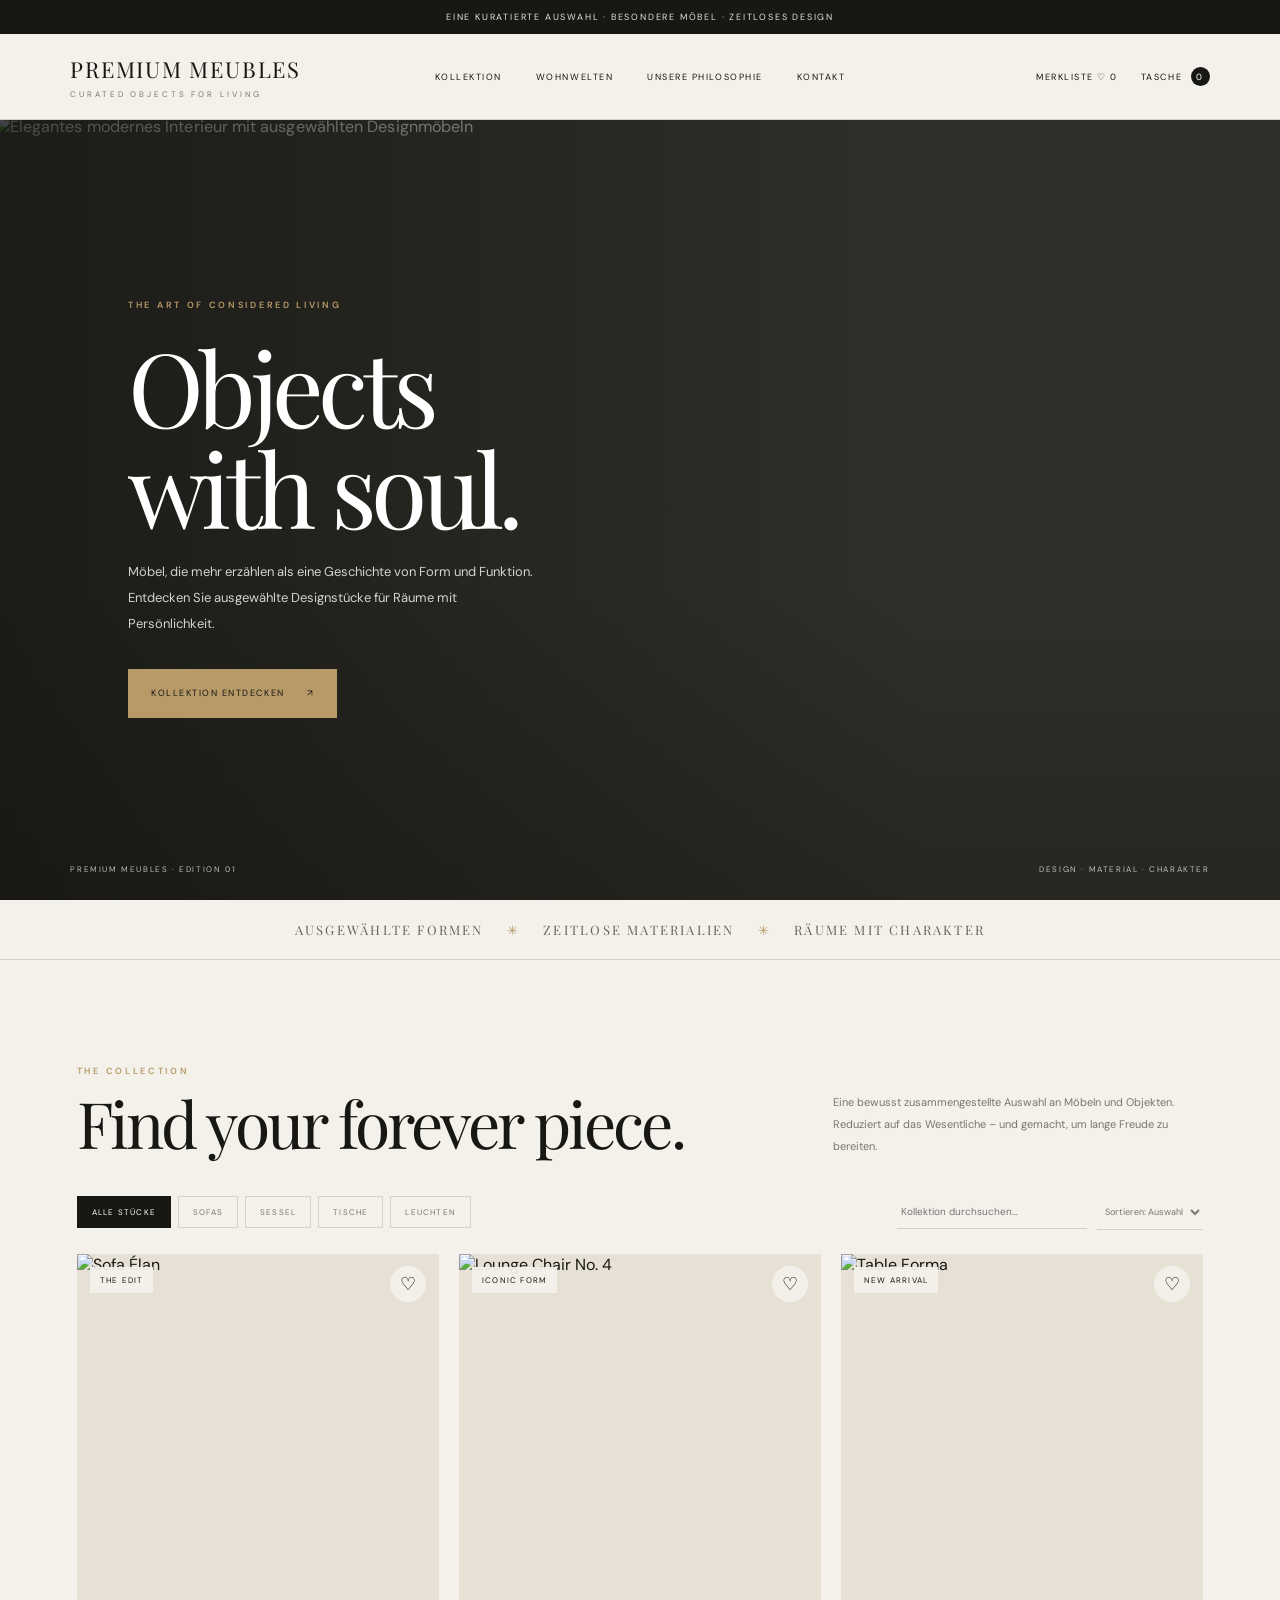
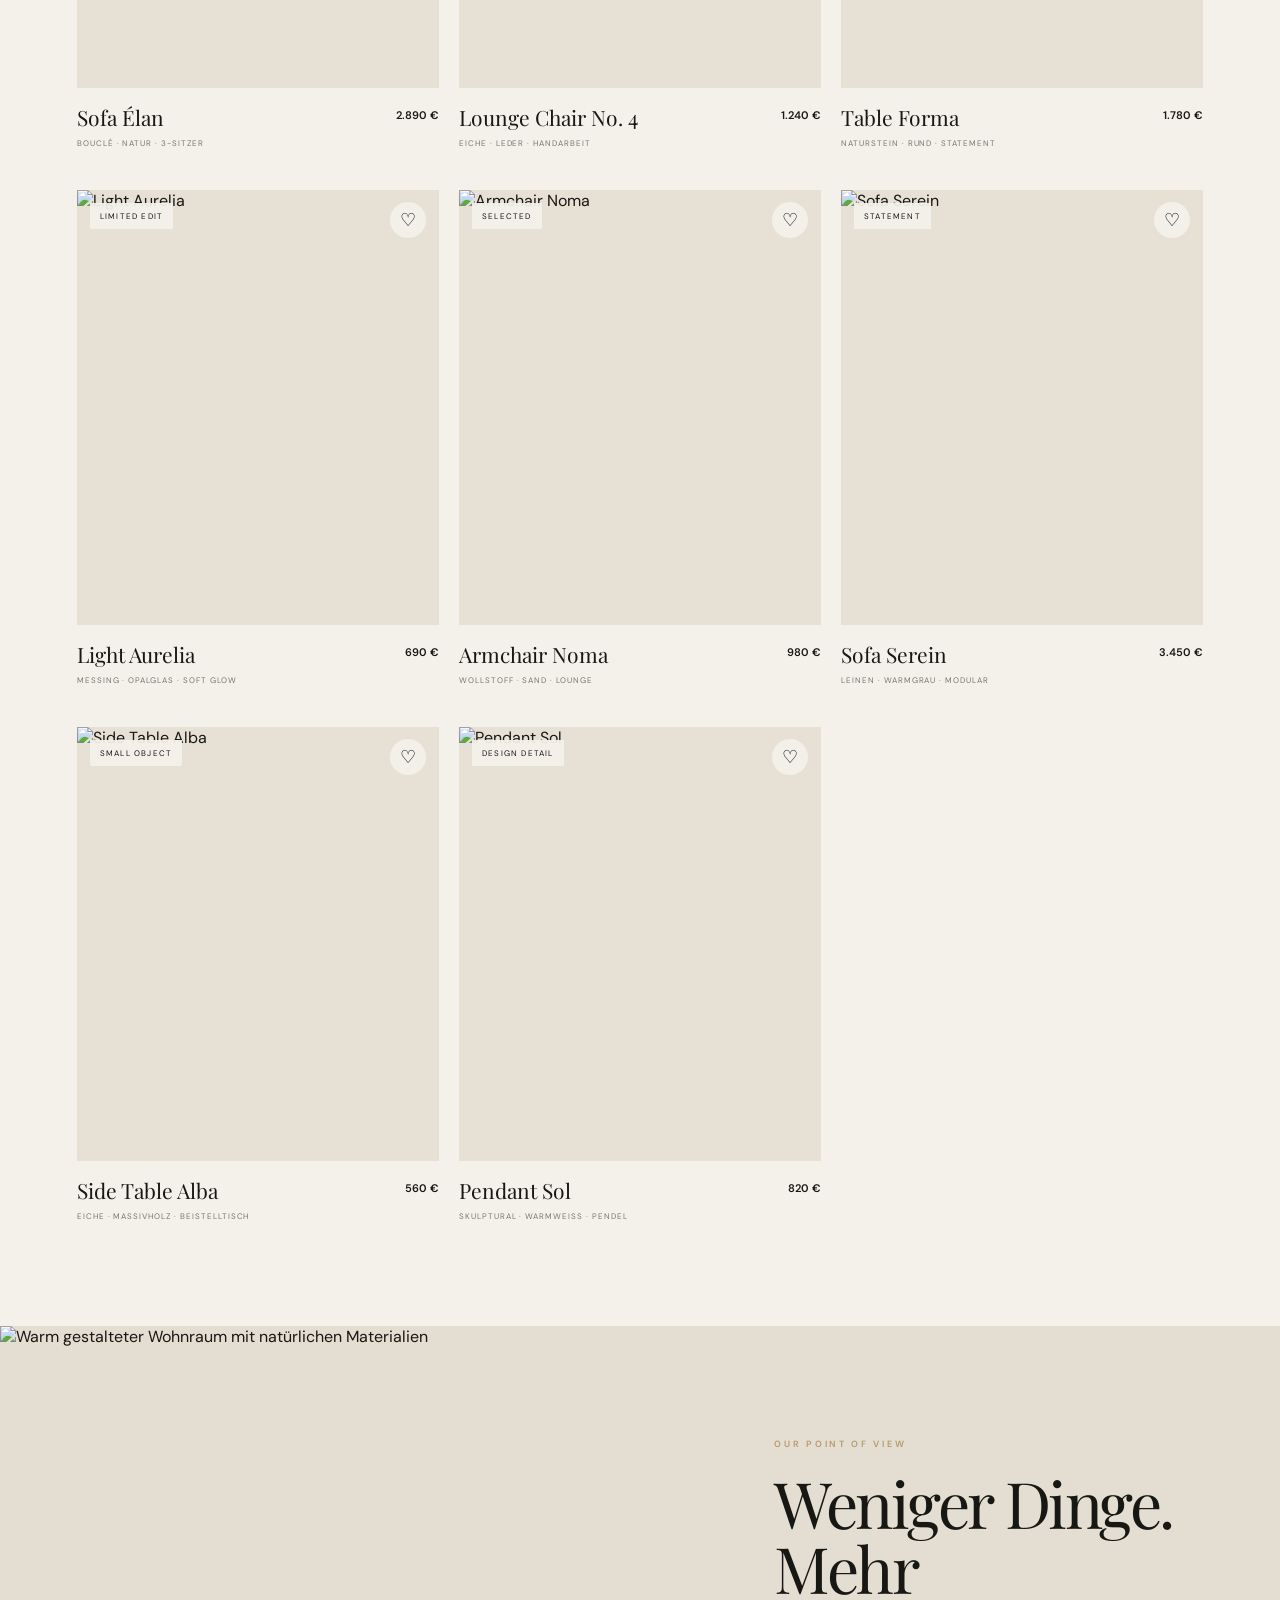
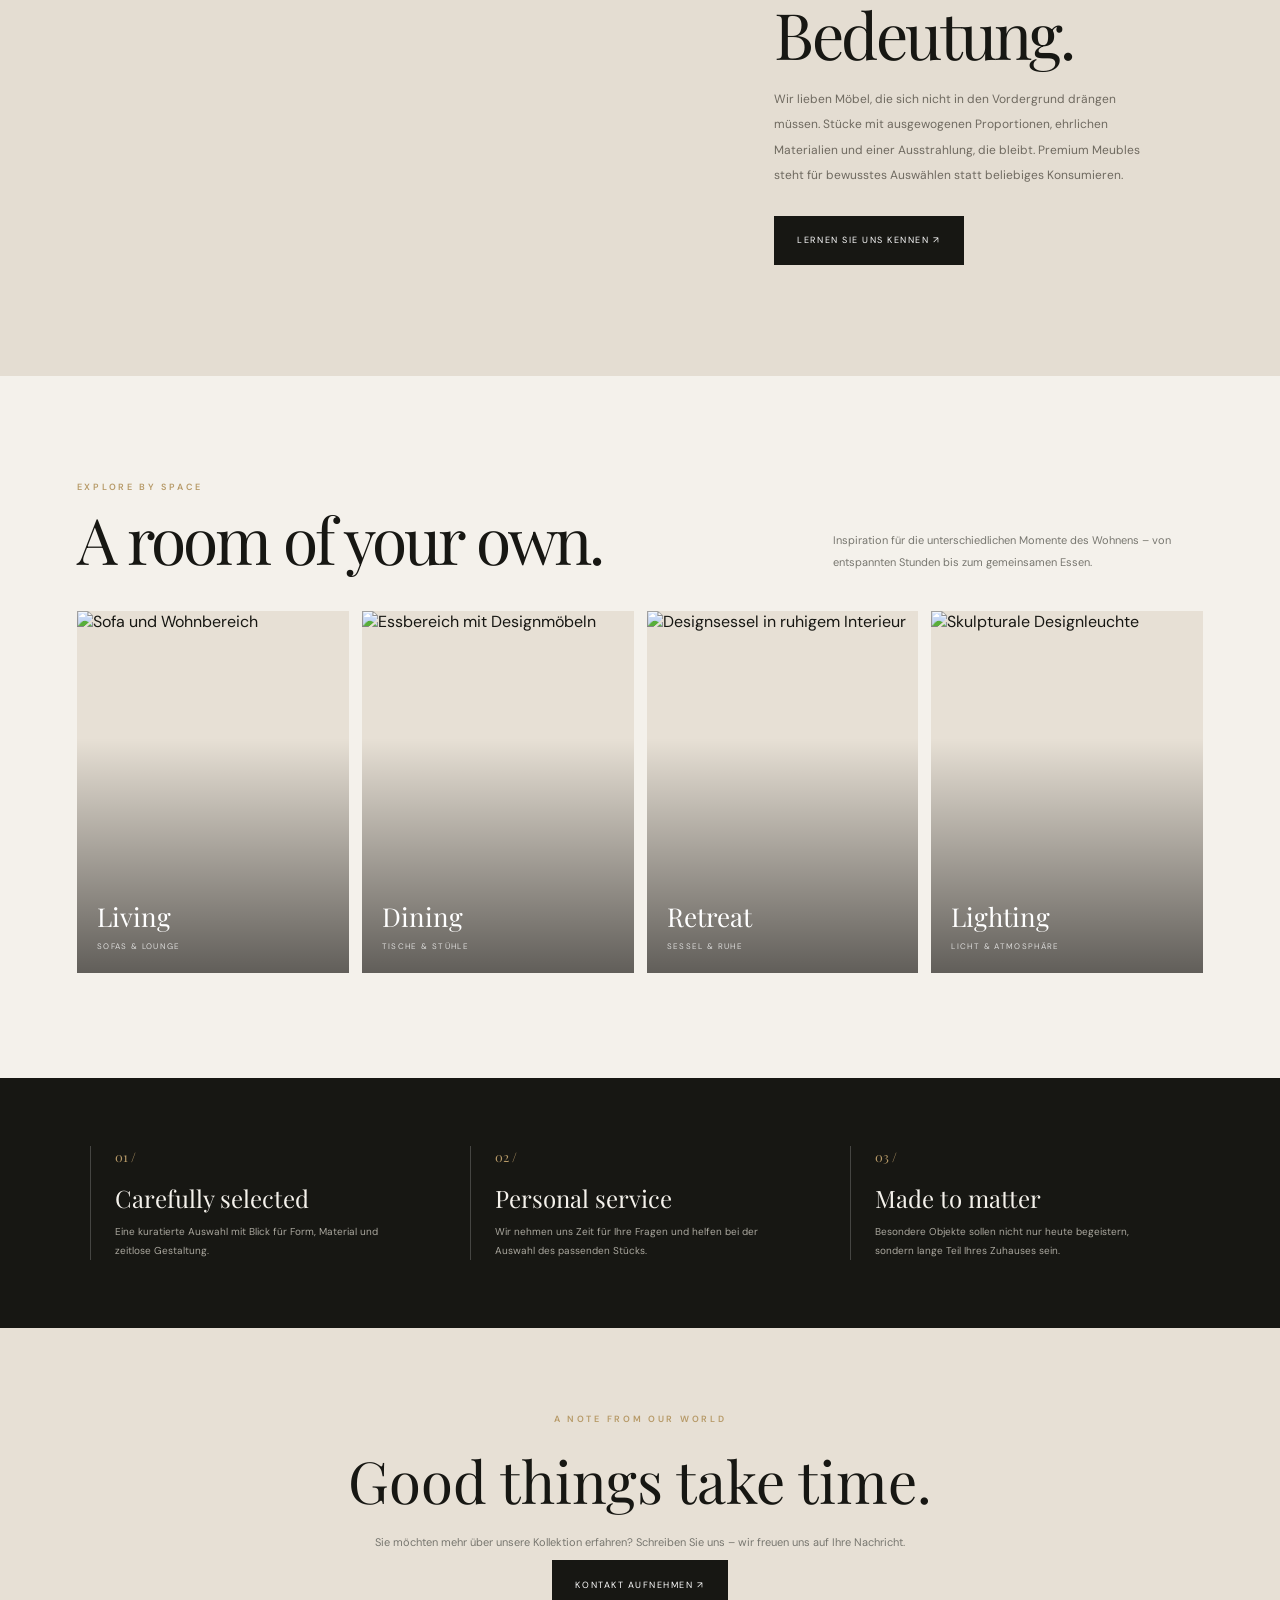
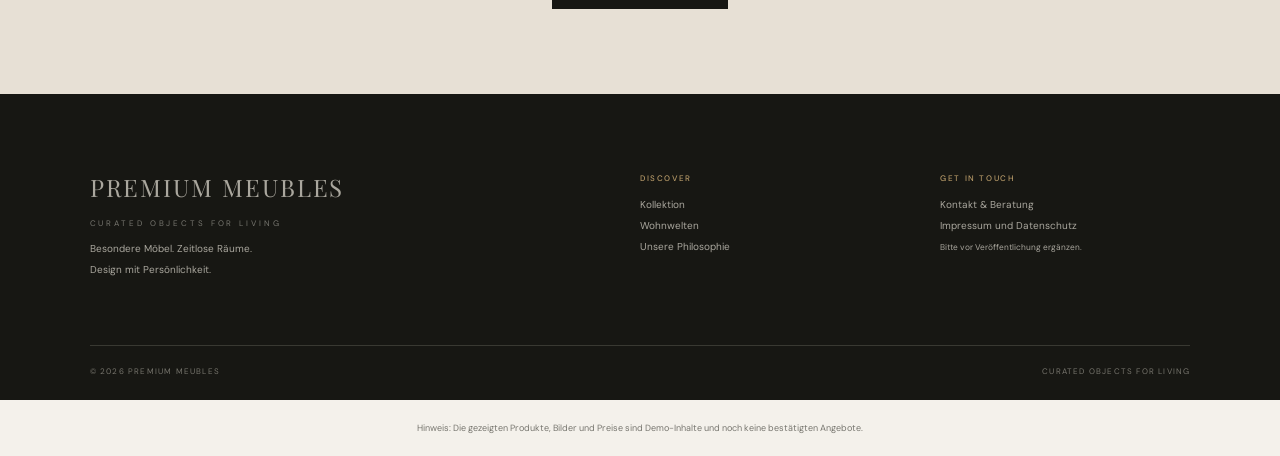
==== commit 3b11c43a: "Upgrade Premium Meubles into a premium editorial storefront with richer shopping UX" ====
--- a/index.html
+++ b/index.html
@@ -1,72 +1,101 @@
-<!DOCTYPE html>
+<!doctype html>
 <html lang="de">
 <head>
-<meta charset="utf-8">
-<meta name="viewport" content="width=device-width,initial-scale=1">
+<meta charset="utf-8"><meta name="viewport" content="width=device-width,initial-scale=1">
 <meta name="theme-color" content="#171713">
-<title>Premium Meubles — Design, das bleibt.</title>
-<meta name="description" content="Entdecken Sie ausgewählte Designmöbel, ikonische Formen und zeitlose Stücke für besondere Räume. Premium Meubles.">
-<link rel="preconnect" href="https://fonts.googleapis.com">
-<link rel="preconnect" href="https://fonts.gstatic.com" crossorigin>
+<title>PREMIUM MEUBLES — Curated objects for living</title>
+<meta name="description" content="Entdecken Sie ausgewählte Designmöbel und besondere Objekte für ein Zuhause mit Charakter. Premium Meubles — Curated objects for living.">
+<meta property="og:title" content="PREMIUM MEUBLES — Curated objects for living">
+<meta property="og:description" content="Besondere Möbel. Zeitlose Räume. Entdecken Sie unsere kuratierte Designkollektion.">
+<meta property="og:type" content="website">
+<link rel="preconnect" href="https://fonts.googleapis.com"><link rel="preconnect" href="https://fonts.gstatic.com" crossorigin>
 <link href="https://fonts.googleapis.com/css2?family=DM+Sans:wght@400;500;600;700&family=Playfair+Display:wght@400;500;600&display=swap" rel="stylesheet">
 <style>
-:root{--ink:#191914;--paper:#f3f0e9;--cream:#e8e1d5;--muted:#77756d;--gold:#b99a64;--line:rgba(25,25,20,.15);--serif:'Playfair Display',Georgia,serif;--sans:'DM Sans',Arial,sans-serif}
-*{box-sizing:border-box}html{scroll-behavior:smooth}body{margin:0;background:var(--paper);color:var(--ink);font-family:var(--sans);-webkit-font-smoothing:antialiased}a{color:inherit;text-decoration:none}button{font:inherit;cursor:pointer}.announcement{background:var(--ink);color:#eee9df;text-align:center;padding:10px 16px;font-size:10px;letter-spacing:.18em;text-transform:uppercase}.header{height:82px;padding:0 5vw;display:flex;align-items:center;justify-content:space-between;border-bottom:1px solid var(--line);position:relative;z-index:5;background:var(--paper)}.brand{font-family:var(--serif);font-size:22px;letter-spacing:.04em}.brand small{display:block;font:9px var(--sans);letter-spacing:.32em;text-transform:uppercase;color:var(--muted);margin-top:4px}.nav{display:flex;gap:34px;align-items:center}.nav a,.nav button{font-size:11px;letter-spacing:.13em;text-transform:uppercase;background:none;border:0}.nav a:hover,.nav button:hover{color:var(--gold)}.header-actions{display:flex;align-items:center;gap:20px}.icon-btn{border:0;background:none;font-size:11px;letter-spacing:.1em;text-transform:uppercase}.count{display:inline-grid;place-items:center;background:var(--ink);color:white;border-radius:50%;width:19px;height:19px;font-size:10px;margin-left:5px}.menu-toggle{display:none}
-.hero{min-height:650px;height:min(790px,82vw);position:relative;background:#292820;overflow:hidden;color:#fff}.hero:before{content:"";position:absolute;inset:0;background:linear-gradient(90deg,rgba(14,14,11,.75),rgba(14,14,11,.22) 58%,rgba(14,14,11,.04)),url('https://images.unsplash.com/photo-1600210492486-724fe5c67fb0?auto=format&fit=crop&w=2200&q=88') center 55%/cover;transform:scale(1.015)}.hero-content{position:relative;z-index:1;padding:clamp(90px,13vw,190px) 10vw 80px;max-width:900px}.eyebrow{font-size:10px;letter-spacing:.28em;text-transform:uppercase;color:var(--gold);font-weight:600}.hero h1{font:clamp(54px,7.5vw,108px)/1.04 var(--serif);font-weight:400;letter-spacing:-.04em;margin:24px 0}.hero p{font-size:14px;line-height:1.9;color:rgba(255,255,255,.78);max-width:440px}.btn{display:inline-flex;align-items:center;justify-content:center;gap:20px;padding:17px 24px;border:1px solid var(--gold);background:var(--gold);color:#171713;font-size:10px;letter-spacing:.17em;text-transform:uppercase;transition:.25s}.btn:hover{background:transparent;color:var(--gold)}.btn-light{background:transparent;color:white;border-color:rgba(255,255,255,.6);margin-left:10px}.btn-light:hover{background:white;color:var(--ink)}.hero-note{position:absolute;right:5vw;bottom:34px;font-size:9px;letter-spacing:.2em;text-transform:uppercase;color:rgba(255,255,255,.7)}
-.marquee{border-bottom:1px solid var(--line);padding:20px 0;overflow:hidden;white-space:nowrap;color:var(--muted);font:13px var(--serif);letter-spacing:.12em;text-align:center}.marquee span{color:var(--gold);padding:0 20px}
-.section{padding:110px 7vw}.section-top{display:flex;justify-content:space-between;align-items:end;margin-bottom:42px}.section h2{font:clamp(38px,5vw,64px)/1.08 var(--serif);font-weight:400;letter-spacing:-.035em;margin:13px 0 0}.section-intro{max-width:360px;color:var(--muted);font-size:12px;line-height:1.9}.filters{display:flex;gap:9px;flex-wrap:wrap;margin:0 0 28px}.filter{border:1px solid var(--line);padding:10px 16px;background:transparent;color:var(--muted);font-size:10px;letter-spacing:.12em;text-transform:uppercase}.filter.active,.filter:hover{background:var(--ink);border-color:var(--ink);color:white}.products{display:grid;grid-template-columns:repeat(3,1fr);gap:42px 20px}.product{min-width:0}.product-image{position:relative;aspect-ratio:4/4.8;background:var(--cream);overflow:hidden}.product-image img{width:100%;height:100%;object-fit:cover;transition:transform .7s cubic-bezier(.2,.7,.2,1)}.product:hover .product-image img{transform:scale(1.045)}.tag{position:absolute;top:14px;left:14px;background:var(--paper);padding:8px 10px;font-size:9px;letter-spacing:.13em;text-transform:uppercase}.wish{position:absolute;right:14px;top:12px;border:0;background:rgba(243,240,233,.9);width:35px;height:35px;border-radius:50%;font-size:18px}.wish.selected{color:#a24c3d}.quick-add{position:absolute;bottom:12px;left:12px;right:12px;width:calc(100% - 24px);border:0;background:rgba(25,25,20,.92);color:white;padding:14px;font-size:10px;letter-spacing:.15em;text-transform:uppercase;opacity:0;transform:translateY(8px);transition:.25s}.product:hover .quick-add,.quick-add:focus{opacity:1;transform:none}.product-meta{display:flex;justify-content:space-between;gap:10px;margin-top:17px}.product-name{font:22px var(--serif)}.product-price{font-size:12px;font-weight:600;white-space:nowrap}.product-detail{font-size:10px;color:var(--muted);letter-spacing:.1em;text-transform:uppercase;margin-top:7px}
-.editorial{display:grid;grid-template-columns:1.1fr .9fr;min-height:650px;background:#ded6c9}.editorial-image{min-height:550px;background:url('https://images.unsplash.com/photo-1616486338812-3dadae4b4ace?auto=format&fit=crop&w=1500&q=85') center/cover}.editorial-copy{padding:10%;display:flex;flex-direction:column;justify-content:center}.editorial-copy h2{font:clamp(42px,5vw,68px)/1.08 var(--serif);font-weight:400;margin:20px 0}.editorial-copy p{font-size:13px;line-height:2;color:#666257;max-width:400px;margin:0 0 28px}
-.categories{display:grid;grid-template-columns:repeat(4,1fr);gap:14px}.category{position:relative;aspect-ratio:3/4;overflow:hidden;background:#d7d0c4}.category img{width:100%;height:100%;object-fit:cover;transition:.6s}.category:hover img{transform:scale(1.05)}.category:after{content:"";position:absolute;inset:35% 0 0;background:linear-gradient(transparent,rgba(0,0,0,.55))}.category span{position:absolute;z-index:1;bottom:22px;left:20px;color:white;font:25px var(--serif)}
-.promise{background:var(--ink);color:var(--paper);display:grid;grid-template-columns:repeat(3,1fr);padding:65px 7vw;gap:45px}.promise article{border-left:1px solid rgba(255,255,255,.2);padding-left:25px}.promise b{font:23px var(--serif);font-weight:400}.promise p{color:#aaa79e;font-size:11px;line-height:1.8;max-width:260px}
-.newsletter{background:#e4ddd1;text-align:center;padding:85px 20px}.newsletter h2{font:clamp(38px,5vw,58px) var(--serif);font-weight:400;margin:15px}.newsletter p{font-size:12px;color:var(--muted)}.newsletter-form{display:flex;max-width:470px;margin:28px auto 0;border-bottom:1px solid #8f887b}.newsletter-form input{flex:1;min-width:0;padding:15px 5px;background:transparent;border:0;outline:0;font:12px var(--sans)}.newsletter-form button{background:none;border:0;font-size:10px;letter-spacing:.13em;text-transform:uppercase}
-.footer{background:#171713;color:#eee9df;padding:65px 7vw 25px}.footer-top{display:grid;grid-template-columns:2fr 1fr 1fr;gap:50px;padding-bottom:55px}.footer .brand{font-size:25px}.footer p,.footer a{font-size:11px;line-height:2;color:#aaa79e}.footer h4{font-size:10px;letter-spacing:.2em;text-transform:uppercase;color:var(--gold);font-weight:500}.footer-bottom{border-top:1px solid #393932;padding-top:20px;display:flex;justify-content:space-between;color:#77756d;font-size:9px;letter-spacing:.1em}
-.cart-panel{position:fixed;inset:0;z-index:20;pointer-events:none}.cart-panel.open{pointer-events:auto}.cart-shade{position:absolute;inset:0;background:rgba(0,0,0,.45);opacity:0;transition:.25s}.cart-panel.open .cart-shade{opacity:1}.cart-drawer{position:absolute;right:0;top:0;height:100%;width:min(430px,100%);background:var(--paper);padding:28px;transform:translateX(100%);transition:.3s;display:flex;flex-direction:column}.cart-panel.open .cart-drawer{transform:none}.cart-head{display:flex;justify-content:space-between;align-items:center;border-bottom:1px solid var(--line);padding-bottom:18px}.cart-head h3{font:27px var(--serif);font-weight:400;margin:0}.close{border:0;background:none;font-size:24px}.cart-items{overflow:auto;flex:1}.cart-row{display:flex;gap:15px;padding:18px 0;border-bottom:1px solid var(--line)}.cart-row img{width:78px;height:90px;object-fit:cover}.cart-row strong{font:18px var(--serif)}.cart-row small{display:block;color:var(--muted);margin-top:7px}.remove{border:0;background:none;text-decoration:underline;font-size:10px;margin-top:10px}.cart-total{border-top:1px solid var(--line);padding-top:20px;display:flex;justify-content:space-between;font-size:13px}.cart-note{font-size:10px;line-height:1.7;color:var(--muted)}.toast{position:fixed;bottom:25px;left:50%;transform:translate(-50%,20px);background:var(--ink);color:white;padding:14px 20px;font-size:11px;opacity:0;transition:.25s;z-index:30}.toast.show{opacity:1;transform:translate(-50%,0)}
-@media(max-width:850px){.nav{gap:16px}.nav a{font-size:9px}.products{grid-template-columns:repeat(2,1fr)}.categories{grid-template-columns:repeat(2,1fr)}.editorial{grid-template-columns:1fr}.editorial-image{min-height:440px}.promise{padding:55px 6vw}.footer-top{grid-template-columns:1fr 1fr}.footer-top>div:first-child{grid-column:1/-1}}
-@media(max-width:620px){.announcement{font-size:8px}.header{height:70px;padding:0 5vw}.brand{font-size:18px}.menu-toggle{display:block}.nav{display:none;position:absolute;top:70px;left:0;right:0;background:var(--paper);padding:25px;flex-direction:column;align-items:flex-start;border-bottom:1px solid var(--line)}.nav.open{display:flex}.header-actions{gap:12px}.icon-btn{font-size:9px}.hero{height:690px;min-height:0}.hero:before{background:linear-gradient(90deg,rgba(14,14,11,.72),rgba(14,14,11,.22)),url('https://images.unsplash.com/photo-1600210492486-724fe5c67fb0?auto=format&fit=crop&w=1000&q=85') 58% center/cover}.hero-content{padding:145px 7vw 60px}.hero h1{font-size:58px}.hero p{font-size:12px}.hero-note{display:none}.section{padding:75px 5vw}.section-top{display:block}.section-intro{margin-top:20px}.products{gap:30px 12px}.product-name{font-size:18px}.product-price{font-size:10px}.product-detail{font-size:8px}.quick-add{opacity:1;transform:none;padding:12px;font-size:8px}.product-image{aspect-ratio:4/4.7}.editorial-image{min-height:360px}.editorial-copy{padding:65px 8vw}.categories{gap:9px}.category span{font-size:20px;left:14px;bottom:15px}.promise{grid-template-columns:1fr;gap:25px;padding:55px 8vw}.promise article{padding-left:18px}.footer-top{grid-template-columns:1fr 1fr;gap:25px}.footer-top>div:first-child{grid-column:1/-1}.footer-bottom{gap:12px;flex-direction:column}.btn-light{margin:10px 0 0}.hero .btn{width:100%;max-width:260px}}
+:root{--black:#171713;--paper:#f4f1eb;--white:#fffefa;--sand:#e7e0d5;--gold:#b79a68;--muted:#77766f;--line:rgba(23,23,19,.14);--serif:'Playfair Display',Georgia,serif;--sans:'DM Sans',Arial,sans-serif;--max:1440px}
+*{box-sizing:border-box}html{scroll-behavior:smooth;scroll-padding-top:90px}body{margin:0;background:var(--paper);color:var(--black);font-family:var(--sans);-webkit-font-smoothing:antialiased}body.lock{overflow:hidden}a{color:inherit;text-decoration:none}button,input,select{font:inherit}button{cursor:pointer}img{display:block;max-width:100%}.announcement{height:34px;display:grid;place-items:center;background:var(--black);color:#e9e3d8;font-size:9px;letter-spacing:.2em;text-transform:uppercase;padding:0 12px}.header{height:86px;position:sticky;top:0;z-index:10;background:rgba(244,241,235,.94);backdrop-filter:blur(16px);border-bottom:1px solid var(--line);display:grid;grid-template-columns:1fr auto 1fr;align-items:center;padding:0 5.5vw}.brand{font:22px var(--serif);letter-spacing:.08em;white-space:nowrap}.brand span{display:block;font:8px var(--sans);letter-spacing:.36em;color:var(--muted);margin-top:5px}.nav{display:flex;gap:34px}.nav a,.nav button,.header-action{font-size:9px;letter-spacing:.17em;text-transform:uppercase}.nav a{padding:12px 0;position:relative}.nav a:after{content:"";position:absolute;bottom:5px;left:0;width:0;height:1px;background:var(--gold);transition:.25s}.nav a:hover:after{width:100%}.header-right{display:flex;justify-content:flex-end;align-items:center;gap:23px}.header-action{border:0;background:none;color:var(--black);padding:8px 0}.bag-count{display:inline-grid;place-items:center;background:var(--black);color:white;width:19px;height:19px;border-radius:50%;font-size:9px;margin-left:5px}.menu-button{display:none;border:0;background:none;font-size:21px}
+.hero{height:min(780px,calc(100svh - 120px));min-height:590px;position:relative;background:#34332d;color:white;overflow:hidden}.hero-image{position:absolute;inset:0;width:100%;height:100%;object-fit:cover;object-position:center 58%;filter:brightness(.72);transform:scale(1.01)}.hero:after{content:"";position:absolute;inset:0;background:linear-gradient(90deg,rgba(15,15,12,.66),rgba(15,15,12,.12) 72%),linear-gradient(0deg,rgba(15,15,12,.28),transparent 40%)}.hero-content{position:relative;z-index:1;padding:clamp(100px,14vw,190px) 10vw 80px;max-width:1000px}.kicker{font-size:9px;letter-spacing:.3em;text-transform:uppercase;color:var(--gold);font-weight:600}.hero h1{font:clamp(62px,8vw,116px)/.98 var(--serif);font-weight:400;letter-spacing:-.055em;margin:25px 0 22px}.hero p{max-width:410px;font-size:13px;line-height:2;color:rgba(255,255,255,.8);margin-bottom:32px}.button{display:inline-flex;align-items:center;justify-content:center;gap:22px;min-height:49px;padding:0 22px;background:var(--gold);border:1px solid var(--gold);color:var(--black);font-size:9px;letter-spacing:.17em;text-transform:uppercase;transition:background .25s,color .25s,border .25s}.button:hover{background:transparent;color:var(--gold)}.button.dark{background:var(--black);border-color:var(--black);color:white}.button.dark:hover{background:transparent;color:var(--black)}.button.outline{background:transparent;color:inherit;border-color:currentColor}.button.outline:hover{background:white;color:var(--black);border-color:white}.hero-foot{position:absolute;z-index:2;bottom:26px;left:5.5vw;right:5.5vw;display:flex;justify-content:space-between;font-size:8px;letter-spacing:.2em;text-transform:uppercase;color:rgba(255,255,255,.7)}
+.ticker{padding:21px 15px;border-bottom:1px solid var(--line);text-align:center;font:13px var(--serif);letter-spacing:.17em;color:#68665f}.ticker b{color:var(--gold);font-weight:400;padding:0 18px}
+.section{max-width:var(--max);margin:auto;padding:105px 6vw}.section-head{display:flex;justify-content:space-between;align-items:end;gap:30px;margin-bottom:38px}.section-title{font:clamp(40px,5vw,66px)/1.04 var(--serif);font-weight:400;letter-spacing:-.045em;margin:13px 0 0}.section-copy{max-width:370px;color:var(--muted);font-size:11px;line-height:2;margin:0}.text-link{font-size:9px;letter-spacing:.17em;text-transform:uppercase;border-bottom:1px solid var(--gold);padding-bottom:8px;white-space:nowrap}
+.shop-tools{display:flex;justify-content:space-between;align-items:center;gap:18px;flex-wrap:wrap;margin:0 0 24px}.filters{display:flex;gap:7px;flex-wrap:wrap}.filter{padding:10px 14px;border:1px solid var(--line);background:transparent;color:var(--muted);font-size:8px;letter-spacing:.15em;text-transform:uppercase}.filter.active,.filter:hover{background:var(--black);border-color:var(--black);color:white}.shop-right{display:flex;gap:10px;align-items:center}.search{width:190px;border:0;border-bottom:1px solid var(--line);padding:10px 4px;background:transparent;outline:none;font-size:10px}.sort{border:0;border-bottom:1px solid var(--line);padding:10px 4px;background:transparent;font-size:9px;color:var(--muted);outline:none}
+.product-grid{display:grid;grid-template-columns:repeat(3,minmax(0,1fr));gap:42px 20px}.product{min-width:0}.product-visual{position:relative;aspect-ratio:4/4.8;background:var(--sand);overflow:hidden}.product-visual img{width:100%;height:100%;object-fit:cover;transition:transform .8s cubic-bezier(.2,.7,.2,1)}.product:hover .product-visual img{transform:scale(1.045)}.product-tag{position:absolute;top:13px;left:13px;padding:8px 10px;background:rgba(244,241,235,.94);font-size:8px;letter-spacing:.15em;text-transform:uppercase}.heart{position:absolute;right:13px;top:12px;width:36px;height:36px;border:0;border-radius:50%;background:rgba(244,241,235,.94);font-size:18px;line-height:1}.heart.on{color:#a24c3d}.product-actions{position:absolute;bottom:12px;left:12px;right:12px;display:grid;grid-template-columns:1fr 48px;gap:6px;opacity:0;transform:translateY(8px);transition:.25s}.product:hover .product-actions,.product-actions:focus-within{opacity:1;transform:none}.product-actions button{height:43px;border:0;background:rgba(23,23,19,.94);color:white;font-size:8px;letter-spacing:.14em;text-transform:uppercase}.product-actions button:last-child{font-size:16px}.product-info{padding-top:15px}.product-line{display:flex;justify-content:space-between;gap:12px}.product-name{font:21px var(--serif)}.product-price{font-size:11px;font-weight:600;white-space:nowrap;padding-top:5px}.product-sub{font-size:8px;letter-spacing:.12em;text-transform:uppercase;color:var(--muted);margin-top:7px}.empty{grid-column:1/-1;text-align:center;padding:60px 15px;color:var(--muted);font-size:13px}
+.story{display:grid;grid-template-columns:1.05fr .95fr;min-height:650px;background:#e4ddd2}.story-image{min-height:570px;position:relative;overflow:hidden}.story-image img{width:100%;height:100%;position:absolute;inset:0;object-fit:cover}.story-copy{padding:clamp(50px,8vw,115px);display:flex;flex-direction:column;justify-content:center;align-items:flex-start}.story-copy h2{font:clamp(43px,5vw,70px)/1.03 var(--serif);font-weight:400;letter-spacing:-.04em;margin:20px 0}.story-copy p{font-size:12px;line-height:2.1;color:#6f6a60;max-width:390px;margin:0 0 28px}
+.category-grid{display:grid;grid-template-columns:repeat(4,1fr);gap:13px}.category-card{position:relative;aspect-ratio:3/4;overflow:hidden;background:var(--sand)}.category-card img{width:100%;height:100%;object-fit:cover;transition:transform .7s}.category-card:hover img{transform:scale(1.06)}.category-card:after{content:"";position:absolute;inset:35% 0 0;background:linear-gradient(transparent,rgba(0,0,0,.58))}.category-card span{position:absolute;z-index:1;left:20px;bottom:22px;color:white;font:26px var(--serif)}.category-card small{display:block;font:8px var(--sans);letter-spacing:.17em;text-transform:uppercase;margin-top:7px;color:rgba(255,255,255,.75)}
+.values{background:var(--black);color:var(--paper);padding:68px 7vw;display:grid;grid-template-columns:repeat(3,1fr);gap:40px}.value{border-left:1px solid rgba(255,255,255,.2);padding-left:24px}.value-number{font:13px var(--serif);color:var(--gold)}.value h3{font:24px var(--serif);font-weight:400;margin:15px 0 8px}.value p{font-size:10px;line-height:1.9;color:#aaa79e;max-width:280px;margin:0}
+.newsletter{background:#e7e0d5;text-align:center;padding:85px 20px}.newsletter h2{font:clamp(38px,5vw,58px) var(--serif);font-weight:400;margin:16px}.newsletter p{font-size:11px;color:var(--muted)}.newsletter-form{display:flex;max-width:450px;margin:28px auto 0;border-bottom:1px solid #999184}.newsletter-form input{flex:1;min-width:0;padding:15px 5px;background:transparent;border:0;outline:0;font-size:11px}.newsletter-form button{border:0;background:none;font-size:9px;letter-spacing:.16em;text-transform:uppercase}
+.footer{background:var(--black);color:var(--paper);padding:68px 7vw 24px}.footer-top{display:grid;grid-template-columns:2fr 1fr 1fr;gap:50px;padding-bottom:55px}.footer .brand{font-size:24px}.footer p,.footer a{font-size:10px;line-height:2.1;color:#aaa79e}.footer h4{font-size:8px;letter-spacing:.2em;text-transform:uppercase;color:var(--gold);font-weight:500}.footer-bottom{border-top:1px solid #393932;padding-top:20px;display:flex;justify-content:space-between;color:#77756d;font-size:8px;letter-spacing:.15em}
+.overlay{position:fixed;inset:0;z-index:30;background:rgba(0,0,0,.48);opacity:0;pointer-events:none;transition:.25s}.overlay.show{opacity:1;pointer-events:auto}.drawer{position:fixed;z-index:31;right:0;top:0;height:100dvh;width:min(460px,100%);background:var(--paper);transform:translateX(102%);transition:transform .32s;display:flex;flex-direction:column;padding:27px}.drawer.show{transform:none}.drawer-head{display:flex;justify-content:space-between;align-items:center;border-bottom:1px solid var(--line);padding-bottom:18px}.drawer-head h3{font:27px var(--serif);font-weight:400;margin:0}.close{border:0;background:none;font-size:25px}.drawer-items{overflow:auto;flex:1}.cart-row{display:flex;gap:14px;padding:17px 0;border-bottom:1px solid var(--line)}.cart-row img{width:78px;height:90px;object-fit:cover}.cart-row strong{font:18px var(--serif)}.cart-row small{display:block;color:var(--muted);font-size:9px;margin:6px 0}.qty{display:flex;align-items:center;gap:10px;margin-top:9px}.qty button{border:1px solid var(--line);background:transparent;width:24px;height:24px}.remove{border:0;background:none;text-decoration:underline;font-size:9px;margin-left:8px}.drawer-foot{border-top:1px solid var(--line);padding-top:17px}.total{display:flex;justify-content:space-between;font-size:12px;margin-bottom:8px}.disclaimer{font-size:9px;line-height:1.7;color:var(--muted);margin:12px 0 16px}.drawer-foot .button{width:100%}
+.modal-wrap{position:fixed;inset:0;z-index:40;background:rgba(0,0,0,.55);display:none;place-items:center;padding:20px}.modal-wrap.show{display:grid}.modal{position:relative;background:var(--paper);max-width:850px;width:100%;max-height:90dvh;overflow:auto;display:grid;grid-template-columns:1fr 1fr}.modal img{width:100%;height:100%;min-height:430px;object-fit:cover}.modal-copy{padding:clamp(25px,5vw,55px);display:flex;flex-direction:column;justify-content:center}.modal-copy h3{font:38px var(--serif);font-weight:400;margin:15px 0}.modal-copy p{font-size:11px;line-height:2;color:var(--muted)}.modal-close{position:absolute;right:12px;top:12px;border:0;background:var(--paper);width:36px;height:36px;border-radius:50%;font-size:22px}.toast{position:fixed;z-index:60;bottom:25px;left:50%;transform:translate(-50%,20px);background:var(--black);color:white;padding:14px 20px;font-size:10px;letter-spacing:.05em;opacity:0;transition:.25s;pointer-events:none;max-width:90%;text-align:center}.toast.show{opacity:1;transform:translate(-50%,0)}.fineprint{font-size:9px;color:var(--muted);text-align:center;padding:13px}
+@media(max-width:900px){.header{grid-template-columns:1fr auto}.nav{display:none;position:absolute;top:86px;left:0;right:0;background:var(--paper);padding:22px 6vw 28px;border-bottom:1px solid var(--line);flex-direction:column;gap:16px}.nav.open{display:flex}.menu-button{display:block}.header-right{gap:16px}.product-grid{grid-template-columns:repeat(2,minmax(0,1fr))}.story{grid-template-columns:1fr}.story-image{min-height:460px}.story-copy{padding:65px 8vw}.footer-top{grid-template-columns:1fr 1fr}.footer-top>div:first-child{grid-column:1/-1}}
+@media(max-width:600px){.announcement{font-size:7px;letter-spacing:.13em}.header{height:72px;padding:0 5vw}.nav{top:72px}.brand{font-size:18px}.brand span{font-size:7px}.header-right{gap:12px}.header-action{font-size:8px}.hero{height:690px;min-height:0}.hero-image{object-position:58% center}.hero-content{padding:150px 7vw 60px}.hero h1{font-size:62px}.hero p{font-size:11px}.hero-foot{font-size:7px}.section{padding:75px 5vw}.section-head{display:block}.section-copy{margin-top:18px}.shop-tools{align-items:flex-start}.shop-right{width:100%}.search{flex:1;width:auto}.product-grid{gap:30px 11px}.product-name{font-size:17px}.product-price{font-size:9px}.product-sub{font-size:7px}.product-actions{opacity:1;transform:none;grid-template-columns:1fr 38px;left:7px;right:7px;bottom:7px}.product-actions button{height:37px;font-size:7px}.product-actions button:last-child{font-size:14px}.product-tag{font-size:7px;top:8px;left:8px}.heart{width:31px;height:31px;right:8px;top:8px}.story-image{min-height:340px}.story-copy{padding:58px 7vw}.category-grid{grid-template-columns:repeat(2,1fr);gap:9px}.category-card span{left:13px;bottom:15px;font-size:21px}.values{grid-template-columns:1fr;gap:27px;padding:55px 8vw}.value{padding-left:18px}.footer-top{grid-template-columns:1fr 1fr;gap:25px}.footer-top>div:first-child{grid-column:1/-1}.footer-bottom{flex-direction:column;gap:10px}.modal{grid-template-columns:1fr;max-width:460px}.modal img{min-height:250px;max-height:290px}.modal-copy{padding:25px}.modal-copy h3{font-size:30px}}
+@media(prefers-reduced-motion:reduce){*,*:before,*:after{scroll-behavior:auto!important;transition:none!important}}
 </style>
 </head>
 <body>
-<div class="announcement">Ausgewählte Designstücke · Zeitlose Qualität · Persönliche Beratung</div>
+<div class="announcement">Eine kuratierte Auswahl · Besondere Möbel · Zeitloses Design</div>
 <header class="header">
-<a class="brand" href="#">PREMIUM MEUBLES<small>Design for living</small></a>
-<nav class="nav" id="nav"><a href="#kollektion">Kollektion</a><a href="#welten">Wohnwelten</a><a href="#geschichte">Unsere Haltung</a><a href="#kontakt">Kontakt</a></nav>
-<div class="header-actions"><button class="icon-btn" onclick="openCart()">Warenkorb <span class="count" id="cartCount">0</span></button><button class="icon-btn menu-toggle" onclick="document.getElementById('nav').classList.toggle('open')" aria-label="Menü öffnen">☰</button></div>
+<a class="brand" href="#top">PREMIUM MEUBLES<span>CURATED OBJECTS FOR LIVING</span></a>
+<nav class="nav" id="nav"><a href="#collection">Kollektion</a><a href="#worlds">Wohnwelten</a><a href="#story">Unsere Philosophie</a><a href="#contact">Kontakt</a></nav>
+<div class="header-right"><button class="header-action" onclick="openDrawer('wishlist')">Merkliste ♡ <span id="wishCount">0</span></button><button class="header-action" onclick="openDrawer('cart')">Tasche <span class="bag-count" id="bagCount">0</span></button><button class="menu-button" aria-label="Menü öffnen" onclick="document.getElementById('nav').classList.toggle('open')">☰</button></div>
 </header>
-<main>
-<section class="hero"><div class="hero-content"><div class="eyebrow">Die Kunst des Wohnens</div><h1>Design, das<br>bleibt.</h1><p>Entdecken Sie Möbel mit Charakter. Sorgfältig ausgewählte Formen, besondere Materialien und Stücke, die Räume zu etwas Eigenem machen.</p><a class="btn" href="#kollektion">Kollektion entdecken <span>↗</span></a><a class="btn btn-light" href="#geschichte">Unsere Welt</a></div><div class="hero-note">01 / Zeitlose Wohnkultur</div></section>
-<div class="marquee">FORM · MATERIAL · HANDWERK <span>✳</span> ZEITLOSES DESIGN <span>✳</span> BESONDERE RÄUME <span>✳</span> FORM · MATERIAL · HANDWERK</div>
-<section class="section" id="kollektion"><div class="section-top"><div><div class="eyebrow">Die Auswahl</div><h2>Stücke mit Charakter.</h2></div><p class="section-intro">Eine kuratierte Auswahl für Menschen, die bewusst einrichten. Entdecken Sie unsere Favoriten und finden Sie Ihr neues Lieblingsstück.</p></div>
-<div class="filters" id="filters"><button class="filter active" data-filter="Alle">Alle Stücke</button><button class="filter" data-filter="Sofas">Sofas</button><button class="filter" data-filter="Sessel">Sessel</button><button class="filter" data-filter="Tische">Tische</button><button class="filter" data-filter="Leuchten">Leuchten</button></div>
-<div class="products" id="products"></div></section>
-<section class="editorial" id="geschichte"><div class="editorial-image"></div><div class="editorial-copy"><div class="eyebrow">Weniger, aber besser</div><h2>Ein Zuhause mit Haltung.</h2><p>Wir glauben an Räume, die nicht laut sein müssen, um Eindruck zu hinterlassen. An ehrliche Materialien, ausgewogene Proportionen und Möbel, die mit der Zeit nur schöner werden.</p><a class="btn" href="#kontakt">Mehr über Premium Meubles ↗</a></div></section>
-<section class="section" id="welten"><div class="section-top"><div><div class="eyebrow">Inspiration finden</div><h2>Ihre Wohnwelt.</h2></div><p class="section-intro">Von der ruhigen Lounge bis zum Essbereich mit Charakter – entdecken Sie Möbel für jeden Moment.</p></div>
-<div class="categories"><a class="category" href="#kollektion" onclick="setFilter('Sofas')"><img src="https://images.unsplash.com/photo-1555041469-a586c61ea9bc?auto=format&fit=crop&w=700&q=80" alt="Designsofa im Wohnzimmer"><span>Living</span></a><a class="category" href="#kollektion" onclick="setFilter('Tische')"><img src="https://images.unsplash.com/photo-1600607687939-ce8a6c25118c?auto=format&fit=crop&w=700&q=80" alt="Eleganter Essbereich"><span>Dining</span></a><a class="category" href="#kollektion" onclick="setFilter('Sessel')"><img src="https://images.unsplash.com/photo-1598300056393-4aac492f4344?auto=format&fit=crop&w=700&q=80" alt="Designer Sessel"><span>Relax</span></a><a class="category" href="#kollektion" onclick="setFilter('Leuchten')"><img src="https://images.unsplash.com/photo-1507473885765-e6ed057f782c?auto=format&fit=crop&w=700&q=80" alt="Moderne Designleuchte"><span>Lighting</span></a></div></section>
-<section class="promise"><article><b>Bewusst ausgewählt</b><p>Eine kuratierte Auswahl statt beliebiger Masse – jedes Stück verdient seinen Platz.</p></article><article><b>Persönlich beraten</b><p>Wir helfen Ihnen, das passende Möbelstück für Ihren Raum und Ihren Stil zu finden.</p></article><article><b>Qualität, die bleibt</b><p>Materialien, Verarbeitung und Design stehen im Mittelpunkt unserer Auswahl.</p></article></section>
-<section class="newsletter" id="kontakt"><div class="eyebrow">Inspiration im Postfach</div><h2>Ein wenig Design-Post.</h2><p>Neue Stücke, besondere Fundstücke und Ideen für schöne Räume.</p><form class="newsletter-form" onsubmit="event.preventDefault();toast('Danke! Die Newsletter-Anmeldung ist noch nicht mit einem E-Mail-Dienst verbunden.');"><input type="email" placeholder="Ihre E-Mail-Adresse" required aria-label="Ihre E-Mail-Adresse"><button type="submit">Anmelden ↗</button></form></section>
+<main id="top">
+<section class="hero">
+<img class="hero-image" src="https://images.unsplash.com/photo-1600210492486-724fe5c67fb0?auto=format&fit=crop&w=2200&q=90" alt="Elegantes modernes Interieur mit ausgewählten Designmöbeln">
+<div class="hero-content"><div class="kicker">The art of considered living</div><h1>Objects<br>with soul.</h1><p>Möbel, die mehr erzählen als eine Geschichte von Form und Funktion. Entdecken Sie ausgewählte Designstücke für Räume mit Persönlichkeit.</p><a class="button" href="#collection">Kollektion entdecken <span>↗</span></a></div>
+<div class="hero-foot"><span>Premium Meubles · Edition 01</span><span>Design · Material · Charakter</span></div>
+</section>
+<div class="ticker">AUSGEWÄHLTE FORMEN <b>✳</b> ZEITLOSE MATERIALIEN <b>✳</b> RÄUME MIT CHARAKTER</div>
+<section class="section" id="collection">
+<div class="section-head"><div><div class="kicker">The collection</div><h2 class="section-title">Find your forever piece.</h2></div><p class="section-copy">Eine bewusst zusammengestellte Auswahl an Möbeln und Objekten. Reduziert auf das Wesentliche – und gemacht, um lange Freude zu bereiten.</p></div>
+<div class="shop-tools"><div class="filters" id="filters"><button class="filter active" data-cat="Alle">Alle Stücke</button><button class="filter" data-cat="Sofas">Sofas</button><button class="filter" data-cat="Sessel">Sessel</button><button class="filter" data-cat="Tische">Tische</button><button class="filter" data-cat="Leuchten">Leuchten</button></div><div class="shop-right"><input class="search" id="search" type="search" placeholder="Kollektion durchsuchen…" aria-label="Kollektion durchsuchen"><select class="sort" id="sort" aria-label="Produkte sortieren"><option value="featured">Sortieren: Auswahl</option><option value="low">Preis aufsteigend</option><option value="high">Preis absteigend</option><option value="name">Name A–Z</option></select></div></div>
+<div class="product-grid" id="products" aria-live="polite"></div>
+</section>
+<section class="story" id="story"><div class="story-image"><img loading="lazy" src="https://images.unsplash.com/photo-1616486338812-3dadae4b4ace?auto=format&fit=crop&w=1400&q=85" alt="Warm gestalteter Wohnraum mit natürlichen Materialien"></div><div class="story-copy"><div class="kicker">Our point of view</div><h2>Weniger Dinge.<br>Mehr Bedeutung.</h2><p>Wir lieben Möbel, die sich nicht in den Vordergrund drängen müssen. Stücke mit ausgewogenen Proportionen, ehrlichen Materialien und einer Ausstrahlung, die bleibt. Premium Meubles steht für bewusstes Auswählen statt beliebiges Konsumieren.</p><a class="button dark" href="#contact">Lernen Sie uns kennen ↗</a></div></section>
+<section class="section" id="worlds"><div class="section-head"><div><div class="kicker">Explore by space</div><h2 class="section-title">A room of your own.</h2></div><p class="section-copy">Inspiration für die unterschiedlichen Momente des Wohnens – von entspannten Stunden bis zum gemeinsamen Essen.</p></div>
+<div class="category-grid">
+<a class="category-card" href="#collection" onclick="chooseCategory('Sofas')"><img loading="lazy" src="https://images.unsplash.com/photo-1555041469-a586c61ea9bc?auto=format&fit=crop&w=750&q=85" alt="Sofa und Wohnbereich"><span>Living<small>Sofas & Lounge</small></span></a>
+<a class="category-card" href="#collection" onclick="chooseCategory('Tische')"><img loading="lazy" src="https://images.unsplash.com/photo-1600607687939-ce8a6c25118c?auto=format&fit=crop&w=750&q=85" alt="Essbereich mit Designmöbeln"><span>Dining<small>Tische & Stühle</small></span></a>
+<a class="category-card" href="#collection" onclick="chooseCategory('Sessel')"><img loading="lazy" src="https://images.unsplash.com/photo-1598300056393-4aac492f4344?auto=format&fit=crop&w=750&q=85" alt="Designsessel in ruhigem Interieur"><span>Retreat<small>Sessel & Ruhe</small></span></a>
+<a class="category-card" href="#collection" onclick="chooseCategory('Leuchten')"><img loading="lazy" src="https://images.unsplash.com/photo-1507473885765-e6ed057f782c?auto=format&fit=crop&w=750&q=85" alt="Skulpturale Designleuchte"><span>Lighting<small>Licht & Atmosphäre</small></span></a>
+</div></section>
+<section class="values"><article class="value"><span class="value-number">01 /</span><h3>Carefully selected</h3><p>Eine kuratierte Auswahl mit Blick für Form, Material und zeitlose Gestaltung.</p></article><article class="value"><span class="value-number">02 /</span><h3>Personal service</h3><p>Wir nehmen uns Zeit für Ihre Fragen und helfen bei der Auswahl des passenden Stücks.</p></article><article class="value"><span class="value-number">03 /</span><h3>Made to matter</h3><p>Besondere Objekte sollen nicht nur heute begeistern, sondern lange Teil Ihres Zuhauses sein.</p></article></section>
+<section class="newsletter" id="contact"><div class="kicker">A note from our world</div><h2>Good things take time.</h2><p>Sie möchten mehr über unsere Kollektion erfahren? Schreiben Sie uns – wir freuen uns auf Ihre Nachricht.</p><a class="button dark" href="mailto:hello@premium-meubles.example?subject=Anfrage%20an%20Premium%20Meubles">Kontakt aufnehmen ↗</a></section>
 </main>
-<footer class="footer"><div class="footer-top"><div><a class="brand" href="#">PREMIUM MEUBLES<small>Design for living</small></a><p>Besondere Möbel. Zeitlose Räume.<br>Entdecken Sie Design mit Persönlichkeit.</p></div><div><h4>Entdecken</h4><p><a href="#kollektion">Kollektion</a><br><a href="#welten">Wohnwelten</a><br><a href="#geschichte">Unsere Haltung</a></p></div><div><h4>Kontakt</h4><p>Fragen zu einem Möbelstück?<br><a href="#kontakt">Schreiben Sie uns</a></p><p>Impressum · Datenschutz</p></div></div><div class="footer-bottom"><span>© 2026 PREMIUM MEUBLES</span><span>DESIGN FOR LIVING</span></div></footer>
-<div class="cart-panel" id="cartPanel"><div class="cart-shade" onclick="closeCart()"></div><aside class="cart-drawer"><div class="cart-head"><h3>Ihr Warenkorb</h3><button class="close" onclick="closeCart()" aria-label="Warenkorb schließen">×</button></div><div class="cart-items" id="cartItems"></div><div class="cart-total"><strong>Zwischensumme</strong><strong id="cartTotal">0 €</strong></div><p class="cart-note">Die Artikel im Warenkorb sind unverbindlich vorgemerkt. Preise und Verfügbarkeit werden vor einer Bestellung persönlich bestätigt.</p><a class="btn" href="#kontakt" onclick="closeCart()">Anfrage stellen ↗</a></aside></div>
-<div class="toast" id="toast"></div>
+<footer class="footer"><div class="footer-top"><div><a class="brand" href="#top">PREMIUM MEUBLES<span>CURATED OBJECTS FOR LIVING</span></a><p>Besondere Möbel. Zeitlose Räume.<br>Design mit Persönlichkeit.</p></div><div><h4>Discover</h4><p><a href="#collection">Kollektion</a><br><a href="#worlds">Wohnwelten</a><br><a href="#story">Unsere Philosophie</a></p></div><div><h4>Get in touch</h4><p><a href="#contact">Kontakt & Beratung</a><br>Impressum und Datenschutz<br><small>Bitte vor Veröffentlichung ergänzen.</small></p></div></div><div class="footer-bottom"><span>© 2026 PREMIUM MEUBLES</span><span>CURATED OBJECTS FOR LIVING</span></div></footer>
+<div class="overlay" id="overlay" onclick="closeDrawer()"></div><aside class="drawer" id="drawer" aria-label="Seitliches Menü"><div class="drawer-head"><h3 id="drawerTitle">Ihre Tasche</h3><button class="close" onclick="closeDrawer()" aria-label="Schließen">×</button></div><div class="drawer-items" id="drawerItems"></div><div class="drawer-foot" id="drawerFoot"></div></aside>
+<div class="modal-wrap" id="quickModal" role="dialog" aria-modal="true" aria-label="Produktdetails" onclick="if(event.target===this)closeQuick()"><div class="modal"><button class="modal-close" onclick="closeQuick()" aria-label="Schließen">×</button><img id="quickImage" src="" alt=""><div class="modal-copy"><div class="kicker" id="quickCat"></div><h3 id="quickName"></h3><strong id="quickPrice"></strong><p id="quickDesc"></p><button class="button dark" id="quickAdd">Zur Tasche hinzufügen ↗</button></div></div></div>
+<div class="toast" id="toast" role="status"></div>
+<p class="fineprint">Hinweis: Die gezeigten Produkte, Bilder und Preise sind Demo-Inhalte und noch keine bestätigten Angebote.</p>
 <script>
-const items=[
-{id:1,name:'Sofa Élan',cat:'Sofas',price:2890,detail:'Bouclé · Natur · 3-Sitzer',img:'photo-1555041469-a586c61ea9bc',tag:'Ausgewählt'},
-{id:2,name:'Lounge Chair No. 4',cat:'Sessel',price:1240,detail:'Eiche · Leder · Handarbeit',img:'photo-1598300056393-4aac492f4344',tag:'Ikonisches Design'},
-{id:3,name:'Tisch Forma',cat:'Tische',price:1780,detail:'Travertin · Massiv · Rund',img:'photo-1600607687939-ce8a6c25118c',tag:'Neu'},
-{id:4,name:'Leuchte Aurelia',cat:'Leuchten',price:690,detail:'Gebürstetes Messing · Opalglas',img:'photo-1507473885765-e6ed057f782c',tag:'Limited'},
-{id:5,name:'Sessel Noma',cat:'Sessel',price:980,detail:'Wollstoff · Sand · Drehfuß',img:'photo-1567538096630-e0c55bd6374c',tag:'Bestseller'},
-{id:6,name:'Sofa Serein',cat:'Sofas',price:3450,detail:'Leinen · Warmgrau · Modular',img:'photo- sofa',tag:'Designklassiker'}
+const products=[
+{id:1,name:'Sofa Élan',cat:'Sofas',price:2890,detail:'Bouclé · Natur · 3-Sitzer',tag:'The edit',image:'photo-1555041469-a586c61ea9bc',desc:'Eine großzügige Silhouette, weiche Textur und eine ruhige, natürliche Farbigkeit. Ein Statement für entspannte Wohnbereiche.'},
+{id:2,name:'Lounge Chair No. 4',cat:'Sessel',price:1240,detail:'Eiche · Leder · Handarbeit',tag:'Iconic form',image:'photo-1598300056393-4aac492f4344',desc:'Ein skulpturaler Rückzugsort mit klarer Linienführung und ausgewogener Materialkombination.'},
+{id:3,name:'Table Forma',cat:'Tische',price:1780,detail:'Naturstein · Rund · Statement',tag:'New arrival',image:'photo-1600607687939-ce8a6c25118c',desc:'Ein ruhiger Mittelpunkt für gemeinsame Momente. Die reduzierte Form lässt Material und Proportion wirken.'},
+{id:4,name:'Light Aurelia',cat:'Leuchten',price:690,detail:'Messing · Opalglas · Soft glow',tag:'Limited edit',image:'photo-1507473885765-e6ed057f782c',desc:'Sanftes Licht und eine zurückhaltende Präsenz – eine Leuchte, die Atmosphäre schafft.'},
+{id:5,name:'Armchair Noma',cat:'Sessel',price:980,detail:'Wollstoff · Sand · Lounge',tag:'Selected',image:'photo-1567538096630-e0c55bd6374c',desc:'Ein einladender Sessel mit weicher Form und zurückhaltender Eleganz.'},
+{id:6,name:'Sofa Serein',cat:'Sofas',price:3450,detail:'Leinen · Warmgrau · Modular',tag:'Statement',image:'photo-1600210492486-724fe5c67fb0',desc:'Ein großzügiges Sofa mit klarer, zeitloser Formensprache für offene Wohnkonzepte.'},
+{id:7,name:'Side Table Alba',cat:'Tische',price:560,detail:'Eiche · Massivholz · Beistelltisch',tag:'Small object',image:'photo-1499933374294-4584851497cc',desc:'Kompakte Proportionen und natürliche Wärme – ein vielseitiger Begleiter neben Sofa oder Sessel.'},
+{id:8,name:'Pendant Sol',cat:'Leuchten',price:820,detail:'Skulptural · Warmweiß · Pendel',tag:'Design detail',image:'photo-1513506003901-1e6a229e2d15',desc:'Eine ausdrucksstarke Lichtform für Esstisch, Lounge oder Entrée.'}
 ];
-items[5].img='photo-1600210492486-724fe5c67fb0';
-let cart=[];
-const fmt=n=>new Intl.NumberFormat('de-DE',{style:'currency',currency:'EUR',maximumFractionDigits:0}).format(n);
-function renderProducts(filter='Alle'){const list=filter==='Alle'?items:items.filter(p=>p.cat===filter);document.getElementById('products').innerHTML=list.map(p=>`<article class="product"><div class="product-image"><img loading="lazy" src="https://images.unsplash.com/${p.img}?auto=format&fit=crop&w=850&q=82" alt="${p.name}"><span class="tag">${p.tag}</span><button class="wish" onclick="this.classList.toggle('selected');this.textContent=this.classList.contains('selected')?'♥':'♡'" aria-label="Auf die Wunschliste">♡</button><button class="quick-add" onclick="addToCart(${p.id})">In den Warenkorb +</button></div><div class="product-meta"><span class="product-name">${p.name}</span><span class="product-price">${fmt(p.price)}</span></div><div class="product-detail">${p.detail}</div></article>`).join('')}
-function setFilter(f){document.querySelectorAll('.filter').forEach(b=>b.classList.toggle('active',b.dataset.filter===f));renderProducts(f)}
-document.getElementById('filters').addEventListener('click',e=>{const b=e.target.closest('[data-filter]');if(b)setFilter(b.dataset.filter)});
-function addToCart(id){const p=items.find(x=>x.id===id);const found=cart.find(x=>x.id===id);if(found)found.qty++;else cart.push({...p,qty:1});renderCart();toast(p.name+' wurde hinzugefügt.')}
-function removeFromCart(id){cart=cart.filter(x=>x.id!==id);renderCart()}
-function renderCart(){document.getElementById('cartCount').textContent=cart.reduce((s,x)=>s+x.qty,0);document.getElementById('cartItems').innerHTML=cart.length?cart.map(p=>`<div class="cart-row"><img src="https://images.unsplash.com/${p.img}?auto=format&fit=crop&w=180&q=70" alt=""><div><strong>${p.name}</strong><small>${fmt(p.price)} · Menge: ${p.qty}</small><button class="remove" onclick="removeFromCart(${p.id})">Entfernen</button></div></div>`).join(''):'<p style="color:#777;margin-top:25px;font-size:13px">Ihr Warenkorb ist noch leer.</p>';document.getElementById('cartTotal').textContent=fmt(cart.reduce((s,x)=>s+x.price*x.qty,0))}
-function openCart(){document.getElementById('cartPanel').classList.add('open')}function closeCart(){document.getElementById('cartPanel').classList.remove('open')}
-let toastTimer;function toast(msg){const el=document.getElementById('toast');el.textContent=msg;el.classList.add('show');clearTimeout(toastTimer);toastTimer=setTimeout(()=>el.classList.remove('show'),2600)}
-renderProducts();renderCart();
+let activeCategory='Alle',cart=[],wishlist=[];
+const money=n=>new Intl.NumberFormat('de-DE',{style:'currency',currency:'EUR',maximumFractionDigits:0}).format(n);
+const imageUrl=(p,w=850)=>'https://images.unsplash.com/'+p.image+'?auto=format&fit=crop&w='+w+'&q=85';
+function visibleProducts(){let list=products.filter(p=>(activeCategory==='Alle'||p.cat===activeCategory)&&((p.name+' '+p.cat+' '+p.detail).toLowerCase().includes(document.getElementById('search').value.toLowerCase())));const s=document.getElementById('sort').value;if(s==='low')list.sort((a,b)=>a.price-b.price);if(s==='high')list.sort((a,b)=>b.price-a.price);if(s==='name')list.sort((a,b)=>a.name.localeCompare(b.name));return list}
+function renderProducts(){const list=visibleProducts();document.getElementById('products').innerHTML=list.length?list.map(p=>'<article class="product"><div class="product-visual"><img loading="lazy" src="'+imageUrl(p)+'" alt="'+p.name+'"><span class="product-tag">'+p.tag+'</span><button class="heart '+(wishlist.includes(p.id)?'on':'')+'" onclick="toggleWish('+p.id+')" aria-label="Auf die Merkliste">♡</button><div class="product-actions"><button onclick="addCart('+p.id+')">In die Tasche +</button><button onclick="quickView('+p.id+')" aria-label="Details ansehen">↗</button></div></div><div class="product-info"><div class="product-line"><span class="product-name">'+p.name+'</span><span class="product-price">'+money(p.price)+'</span></div><div class="product-sub">'+p.detail+'</div></div></article>').join(''):'<div class="empty">Keine passenden Stücke gefunden. Ändern Sie Ihre Suche oder Kategorie.</div>'}
+document.getElementById('filters').addEventListener('click',e=>{const b=e.target.closest('[data-cat]');if(!b)return;activeCategory=b.dataset.cat;document.querySelectorAll('.filter').forEach(x=>x.classList.toggle('active',x===b));renderProducts()});
+document.getElementById('search').addEventListener('input',renderProducts);document.getElementById('sort').addEventListener('change',renderProducts);
+function chooseCategory(cat){activeCategory=cat;document.querySelectorAll('.filter').forEach(b=>b.classList.toggle('active',b.dataset.cat===cat));renderProducts()}
+function toast(msg){const el=document.getElementById('toast');el.textContent=msg;el.classList.add('show');clearTimeout(window.toastTimer);window.toastTimer=setTimeout(()=>el.classList.remove('show'),2400)}
+function toggleWish(id){wishlist.includes(id)?wishlist=wishlist.filter(x=>x!==id):wishlist.push(id);document.getElementById('wishCount').textContent=wishlist.length;renderProducts();toast(wishlist.includes(id)?'Auf Ihrer Merkliste gespeichert.':'Von der Merkliste entfernt.')}
+function addCart(id){const item=cart.find(x=>x.id===id);if(item)item.qty++;else cart.push({id,qty:1});updateCart();toast(products.find(p=>p.id===id).name+' wurde hinzugefügt.')}
+function changeQty(id,delta){const item=cart.find(x=>x.id===id);if(!item)return;item.qty+=delta;if(item.qty<1)cart=cart.filter(x=>x.id!==id);updateCart()}
+function removeCart(id){cart=cart.filter(x=>x.id!==id);updateCart()}
+function updateCart(){document.getElementById('bagCount').textContent=cart.reduce((s,x)=>s+x.qty,0);if(document.getElementById('drawer').classList.contains('show')&&document.getElementById('drawerTitle').dataset.mode==='cart')renderDrawer('cart')}
+function openDrawer(mode){document.getElementById('drawerTitle').textContent=mode==='cart'?'Ihre Tasche':'Ihre Merkliste';document.getElementById('drawerTitle').dataset.mode=mode;renderDrawer(mode);document.getElementById('overlay').classList.add('show');document.getElementById('drawer').classList.add('show');document.body.classList.add('lock')}
+function closeDrawer(){document.getElementById('overlay').classList.remove('show');document.getElementById('drawer').classList.remove('show');document.body.classList.remove('lock')}
+function renderDrawer(mode){const list=mode==='cart'?cart.map(x=>({...products.find(p=>p.id===x.id),qty:x.qty})):wishlist.map(id=>({...products.find(p=>p.id===id),qty:1}));const box=document.getElementById('drawerItems');box.innerHTML=list.length?list.map(p=>'<div class="cart-row"><img src="'+imageUrl(p,220)+'" alt=""><div><strong>'+p.name+'</strong><small>'+money(p.price)+'</small>'+(mode==='cart'?'<div class="qty"><button onclick="changeQty('+p.id+',-1)">−</button><span>'+p.qty+'</span><button onclick="changeQty('+p.id+',1)">+</button><button class="remove" onclick="removeCart('+p.id+')">Entfernen</button></div>':'<div class="qty"><button class="remove" onclick="toggleWish('+p.id+');renderDrawer(\'wishlist\')">Entfernen</button><button class="remove" onclick="addCart('+p.id+')">In die Tasche</button></div>')+'</div></div>').join(''):'<p style="font-size:12px;color:#777;margin-top:24px">'+(mode==='cart'?'Ihre Tasche ist noch leer.':'Ihre Merkliste ist noch leer.')+'</p>';const foot=document.getElementById('drawerFoot');if(mode==='cart'){const total=cart.reduce((s,x)=>s+products.find(p=>p.id===x.id).price*x.qty,0);foot.innerHTML='<div class="total"><strong>Zwischensumme</strong><strong>'+money(total)+'</strong></div><p class="disclaimer">Dies ist eine unverbindliche Demo-Tasche. Es werden noch keine Zahlungen oder Bestellungen ausgelöst.</p><a class="button dark" href="mailto:hello@premium-meubles.example?subject=Kaufanfrage%20Premium%20Meubles">Kaufanfrage per E-Mail ↗</a>'}else foot.innerHTML='<p class="disclaimer">Speichern Sie Stücke, die Ihnen gefallen, und vergleichen Sie sie später.</p>'}
+function quickView(id){const p=products.find(x=>x.id===id);document.getElementById('quickImage').src=imageUrl(p,900);document.getElementById('quickImage').alt=p.name;document.getElementById('quickCat').textContent=p.cat+' / '+p.detail;document.getElementById('quickName').textContent=p.name;document.getElementById('quickPrice').textContent=money(p.price);document.getElementById('quickDesc').textContent=p.desc;document.getElementById('quickAdd').onclick=()=>{addCart(id);closeQuick()};document.getElementById('quickModal').classList.add('show');document.body.classList.add('lock')}
+function closeQuick(){document.getElementById('quickModal').classList.remove('show');document.body.classList.remove('lock')}
+document.addEventListener('keydown',e=>{if(e.key==='Escape'){closeDrawer();closeQuick()}});
+renderProducts();updateCart();
 </script>
 </body></html>
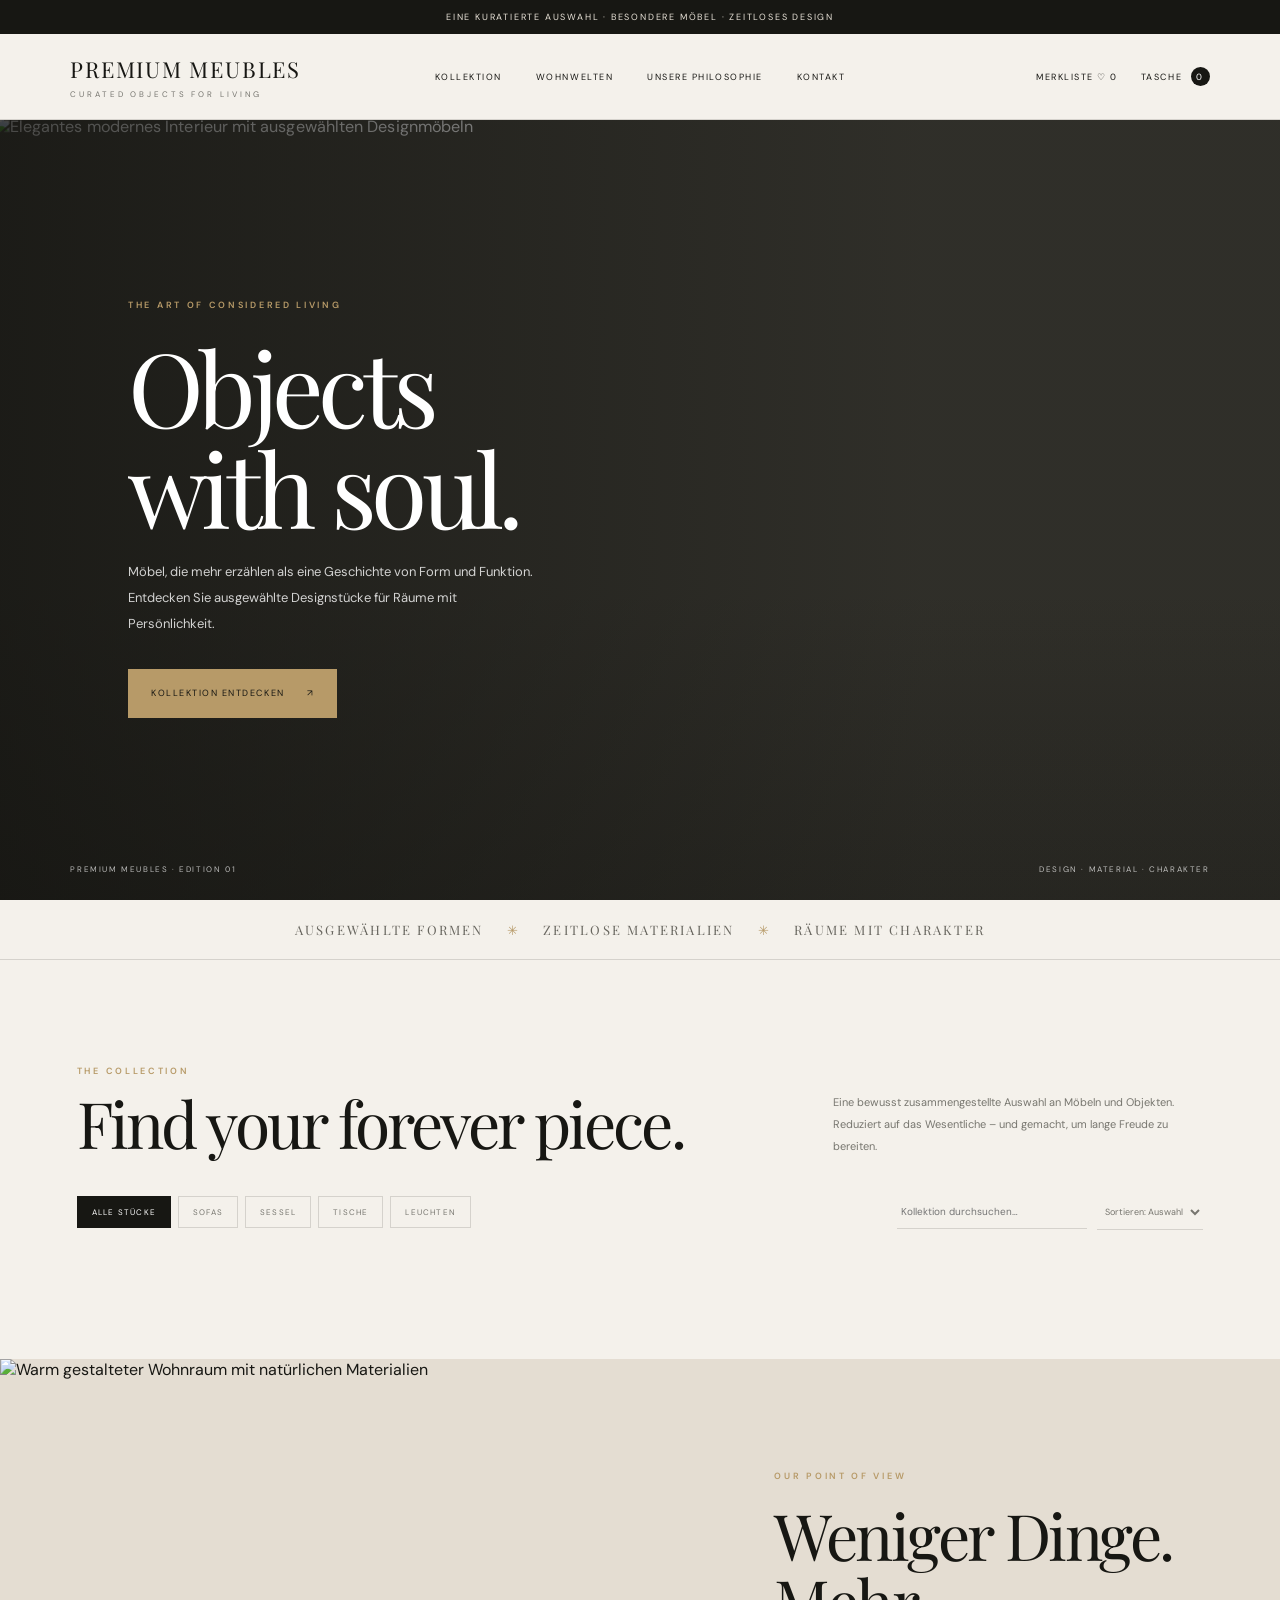
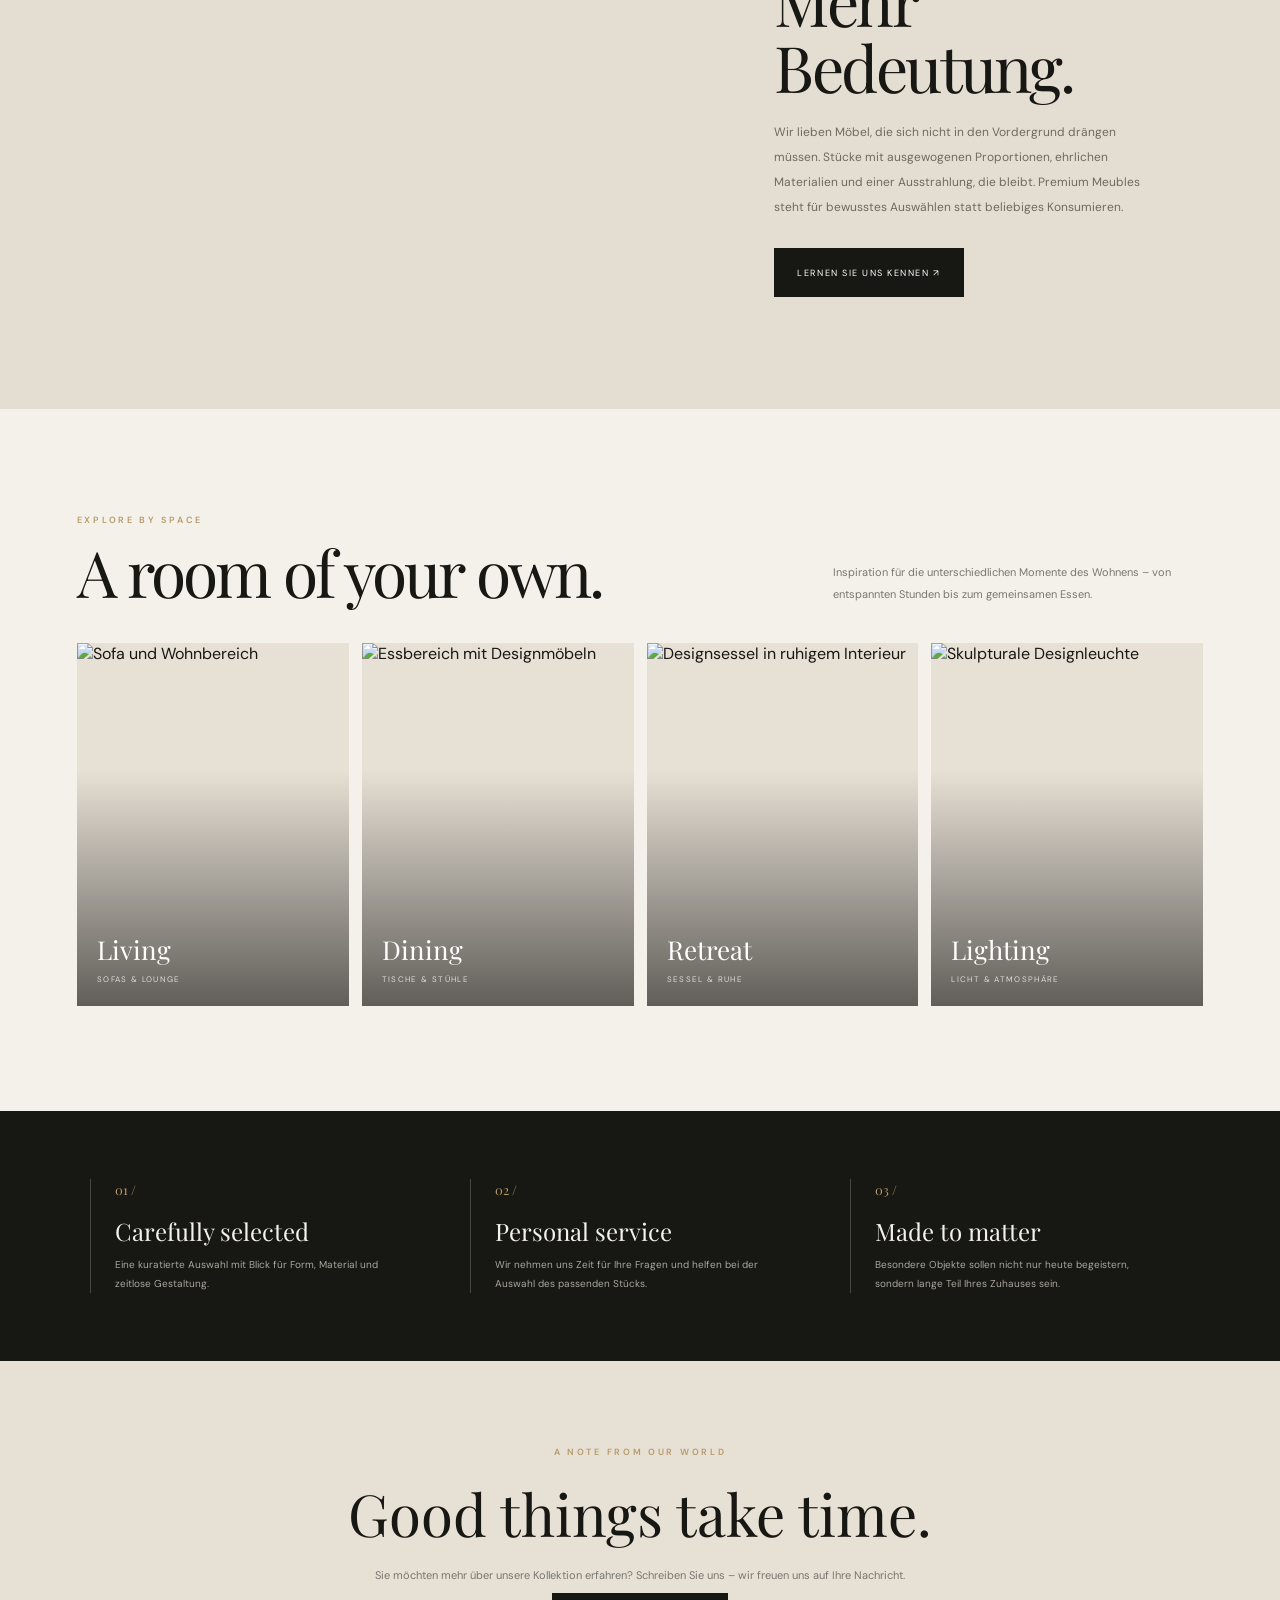
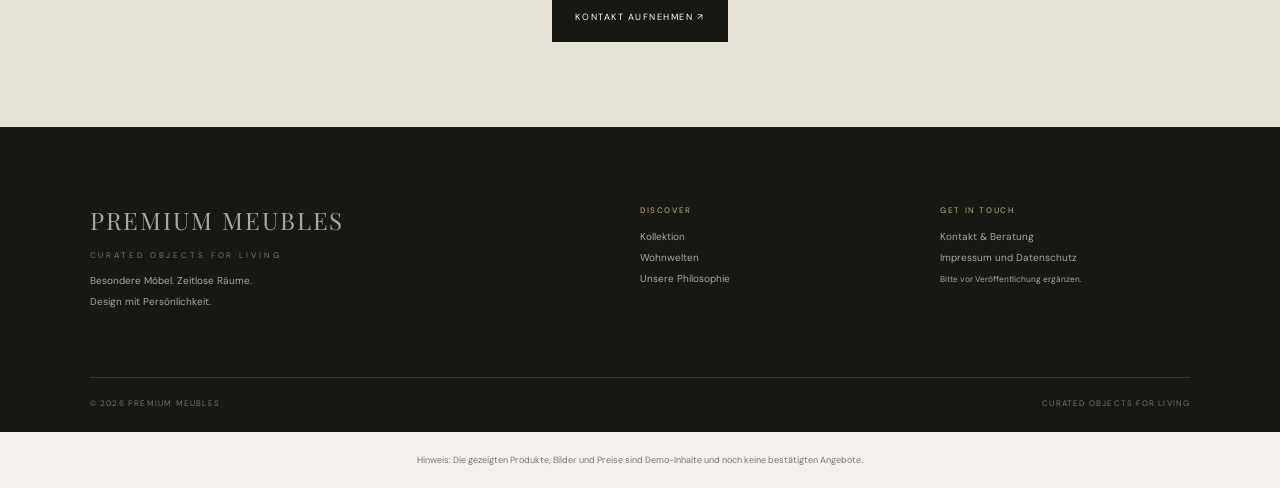
==== commit 70e6f06a: "Remove placeholder contact links and clarify enquiry setup" ====
--- a/index.html
+++ b/index.html
@@ -92,8 +92,8 @@
 function updateCart(){document.getElementById('bagCount').textContent=cart.reduce((s,x)=>s+x.qty,0);if(document.getElementById('drawer').classList.contains('show')&&document.getElementById('drawerTitle').dataset.mode==='cart')renderDrawer('cart')}
 function openDrawer(mode){document.getElementById('drawerTitle').textContent=mode==='cart'?'Ihre Tasche':'Ihre Merkliste';document.getElementById('drawerTitle').dataset.mode=mode;renderDrawer(mode);document.getElementById('overlay').classList.add('show');document.getElementById('drawer').classList.add('show');document.body.classList.add('lock')}
 function closeDrawer(){document.getElementById('overlay').classList.remove('show');document.getElementById('drawer').classList.remove('show');document.body.classList.remove('lock')}
-function renderDrawer(mode){const list=mode==='cart'?cart.map(x=>({...products.find(p=>p.id===x.id),qty:x.qty})):wishlist.map(id=>({...products.find(p=>p.id===id),qty:1}));const box=document.getElementById('drawerItems');box.innerHTML=list.length?list.map(p=>'<div class="cart-row"><img src="'+imageUrl(p,220)+'" alt=""><div><strong>'+p.name+'</strong><small>'+money(p.price)+'</small>'+(mode==='cart'?'<div class="qty"><button onclick="changeQty('+p.id+',-1)">−</button><span>'+p.qty+'</span><button onclick="changeQty('+p.id+',1)">+</button><button class="remove" onclick="removeCart('+p.id+')">Entfernen</button></div>':'<div class="qty"><button class="remove" onclick="toggleWish('+p.id+');renderDrawer(\'wishlist\')">Entfernen</button><button class="remove" onclick="addCart('+p.id+')">In die Tasche</button></div>')+'</div></div>').join(''):'<p style="font-size:12px;color:#777;margin-top:24px">'+(mode==='cart'?'Ihre Tasche ist noch leer.':'Ihre Merkliste ist noch leer.')+'</p>';const foot=document.getElementById('drawerFoot');if(mode==='cart'){const total=cart.reduce((s,x)=>s+products.find(p=>p.id===x.id).price*x.qty,0);foot.innerHTML='<div class="total"><strong>Zwischensumme</strong><strong>'+money(total)+'</strong></div><p class="disclaimer">Dies ist eine unverbindliche Demo-Tasche. Es werden noch keine Zahlungen oder Bestellungen ausgelöst.</p><a class="button dark" href="mailto:hello@premium-meubles.example?subject=Kaufanfrage%20Premium%20Meubles">Kaufanfrage per E-Mail ↗</a>'}else foot.innerHTML='<p class="disclaimer">Speichern Sie Stücke, die Ihnen gefallen, und vergleichen Sie sie später.</p>'}
-function quickView(id){const p=products.find(x=>x.id===id);document.getElementById('quickImage').src=imageUrl(p,900);document.getElementById('quickImage').alt=p.name;document.getElementById('quickCat').textContent=p.cat+' / '+p.detail;document.getElementById('quickName').textContent=p.name;document.getElementById('quickPrice').textContent=money(p.price);document.getElementById('quickDesc').textContent=p.desc;document.getElementById('quickAdd').onclick=()=>{addCart(id);closeQuick()};document.getElementById('quickModal').classList.add('show');document.body.classList.add('lock')}
+function renderDrawer(mode){const list=mode==='cart'?cart.map(x=>({...products.find(p=>p.id===x.id),qty:x.qty})):wishlist.map(id=>({...products.find(p=>p.id===id),qty:1}));const box=document.getElementById('drawerItems');box.innerHTML=list.length?list.map(p=>'<div class="cart-row"><img src="'+imageUrl(p,220)+'" alt=""><div><strong>'+p.name+'</strong><small>'+money(p.price)+'</small>'+(mode==='cart'?'<div class="qty"><button onclick="changeQty('+p.id+',-1)">−</button><span>'+p.qty+'</span><button onclick="changeQty('+p.id+',1)">+</button><button class="remove" onclick="removeCart('+p.id+')">Entfernen</button></div>':'<div class="qty"><button class="remove" onclick="toggleWish('+p.id+');renderDrawer(\'wishlist\')">Entfernen</button><button class="remove" onclick="addCart('+p.id+')">In die Tasche</button></div>')+'</div></div>').join(''):'<p style="font-size:12px;color:#777;margin-top:24px">'+(mode==='cart'?'Ihre Tasche ist noch leer.':'Ihre Merkliste ist noch leer.')+'</p>';const foot=document.getElementById('drawerFoot');if(mode==='cart'){const total=cart.reduce((s,x)=>s+products.find(p=>p.id===x.id).price*x.qty,0);foot.innerHTML='<div class="total"><strong>Zwischensumme</strong><strong>'+money(total)+'</strong></div><p class="disclaimer">Dies ist eine unverbindliche Demo-Tasche. Es werden noch keine Zahlungen oder Bestellungen ausgelöst.</p><button class="button dark" onclick="sendEnquiry()">Kaufanfrage vorbereiten ↗</button>'}else foot.innerHTML='<p class="disclaimer">Speichern Sie Stücke, die Ihnen gefallen, und vergleichen Sie sie später.</p>'}
+function sendEnquiry(){toast('Die echte Shop-E-Mail-Adresse muss noch eingetragen werden. Es wurde keine Bestellung versendet.')}\nfunction quickView(id){const p=products.find(x=>x.id===id);document.getElementById('quickImage').src=imageUrl(p,900);document.getElementById('quickImage').alt=p.name;document.getElementById('quickCat').textContent=p.cat+' / '+p.detail;document.getElementById('quickName').textContent=p.name;document.getElementById('quickPrice').textContent=money(p.price);document.getElementById('quickDesc').textContent=p.desc;document.getElementById('quickAdd').onclick=()=>{addCart(id);closeQuick()};document.getElementById('quickModal').classList.add('show');document.body.classList.add('lock')}
 function closeQuick(){document.getElementById('quickModal').classList.remove('show');document.body.classList.remove('lock')}
 document.addEventListener('keydown',e=>{if(e.key==='Escape'){closeDrawer();closeQuick()}});
 renderProducts();updateCart();
